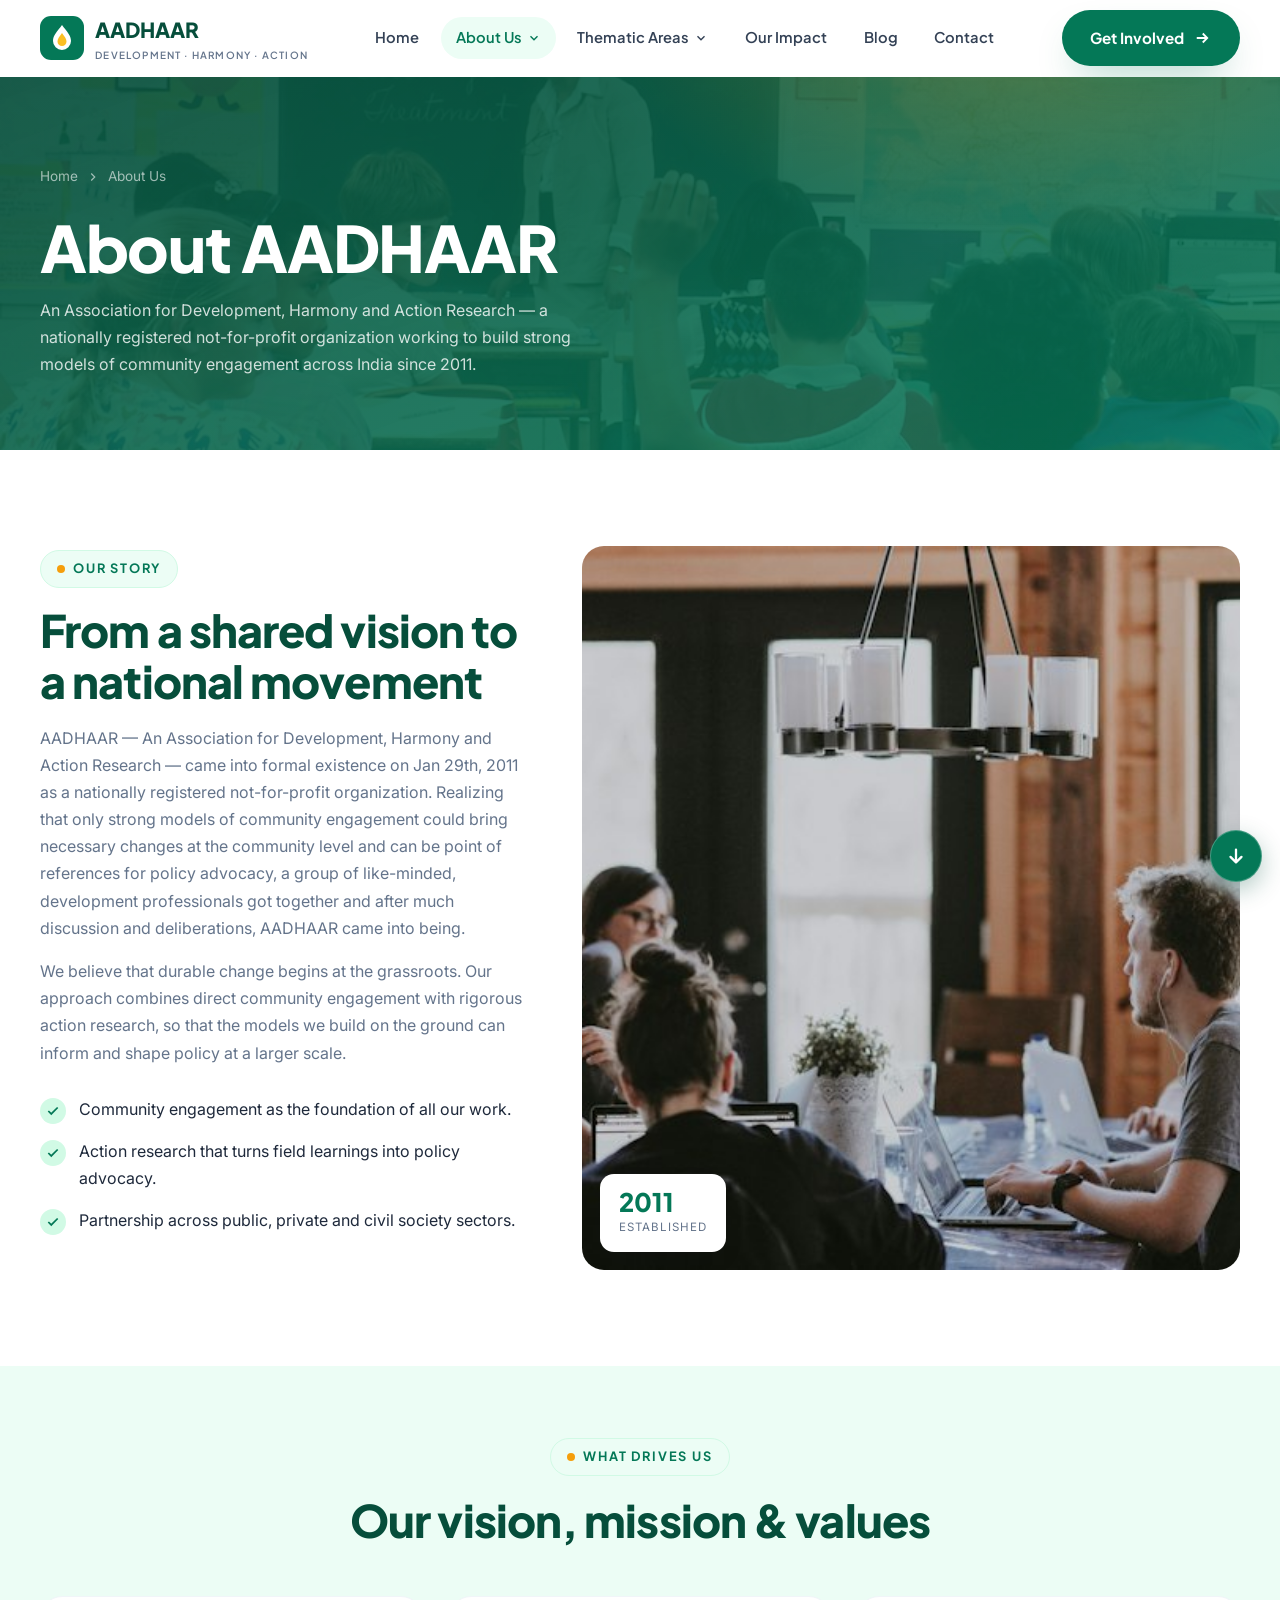
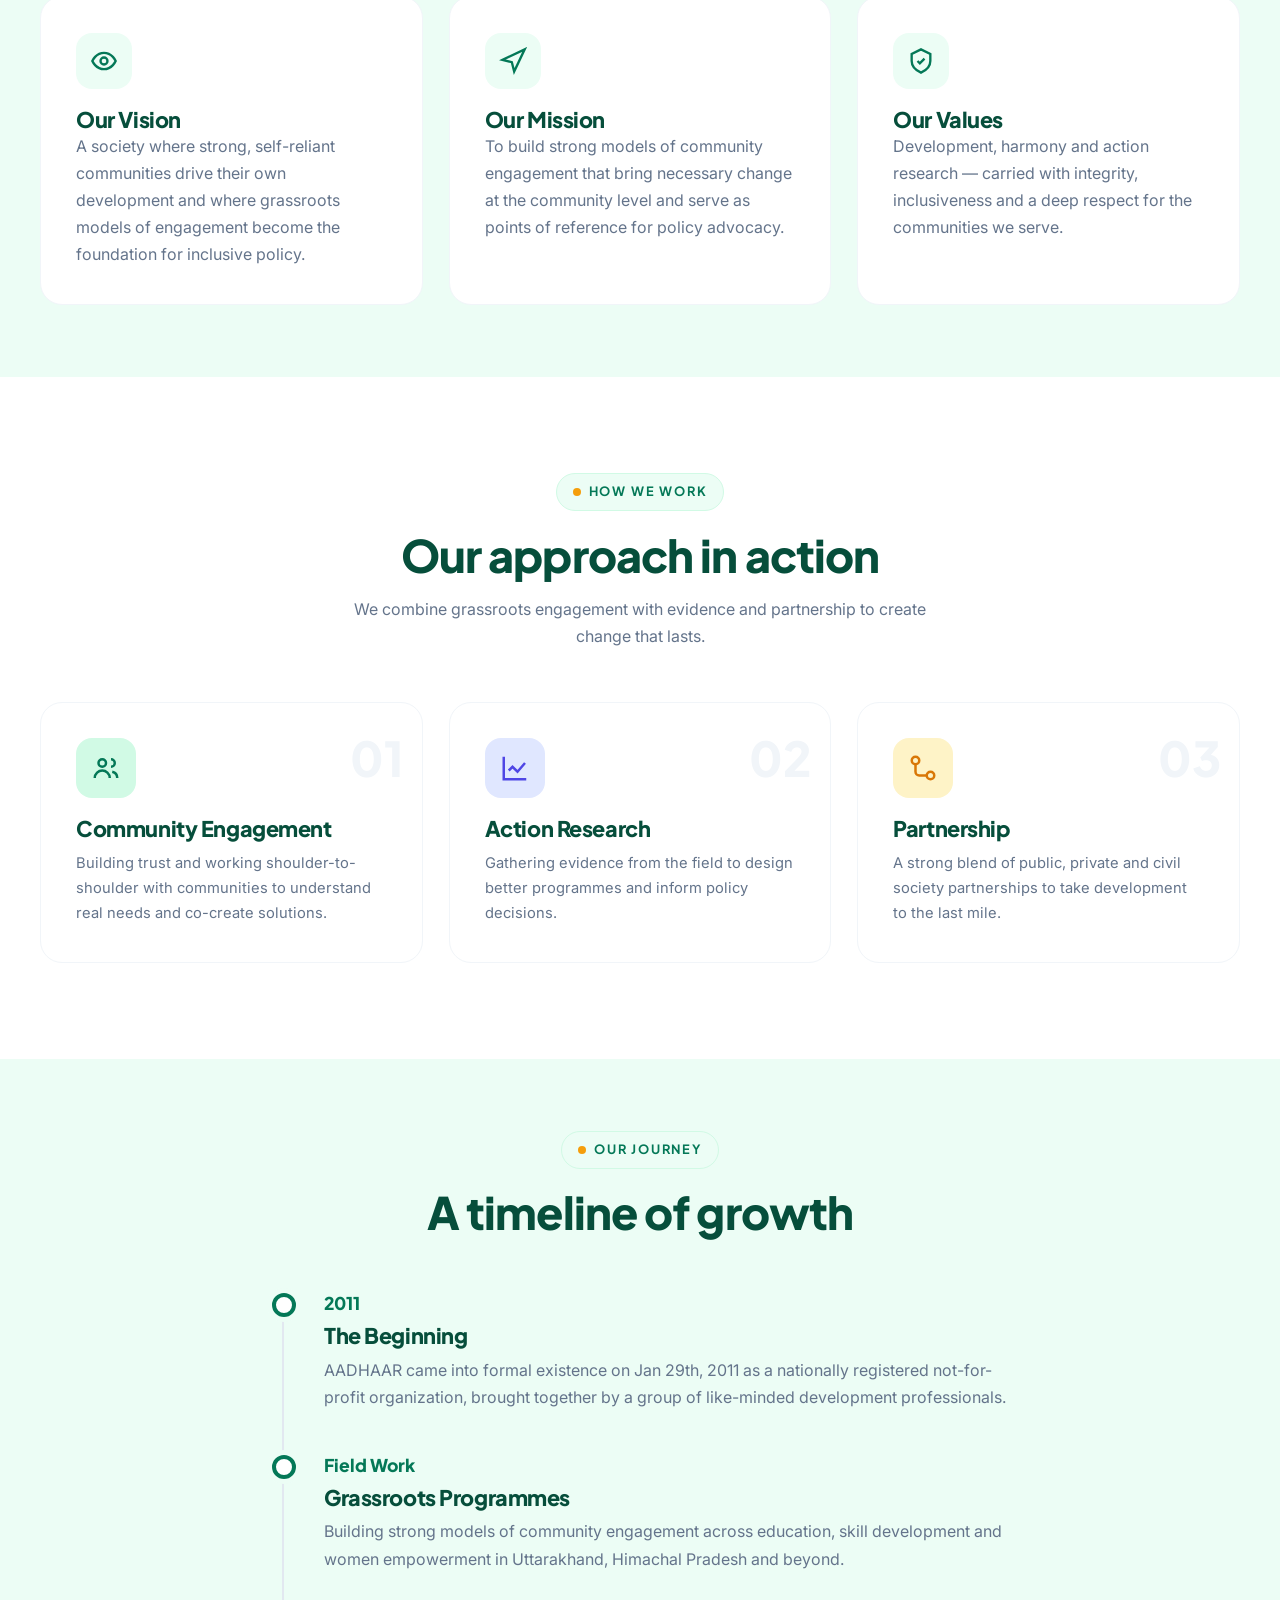
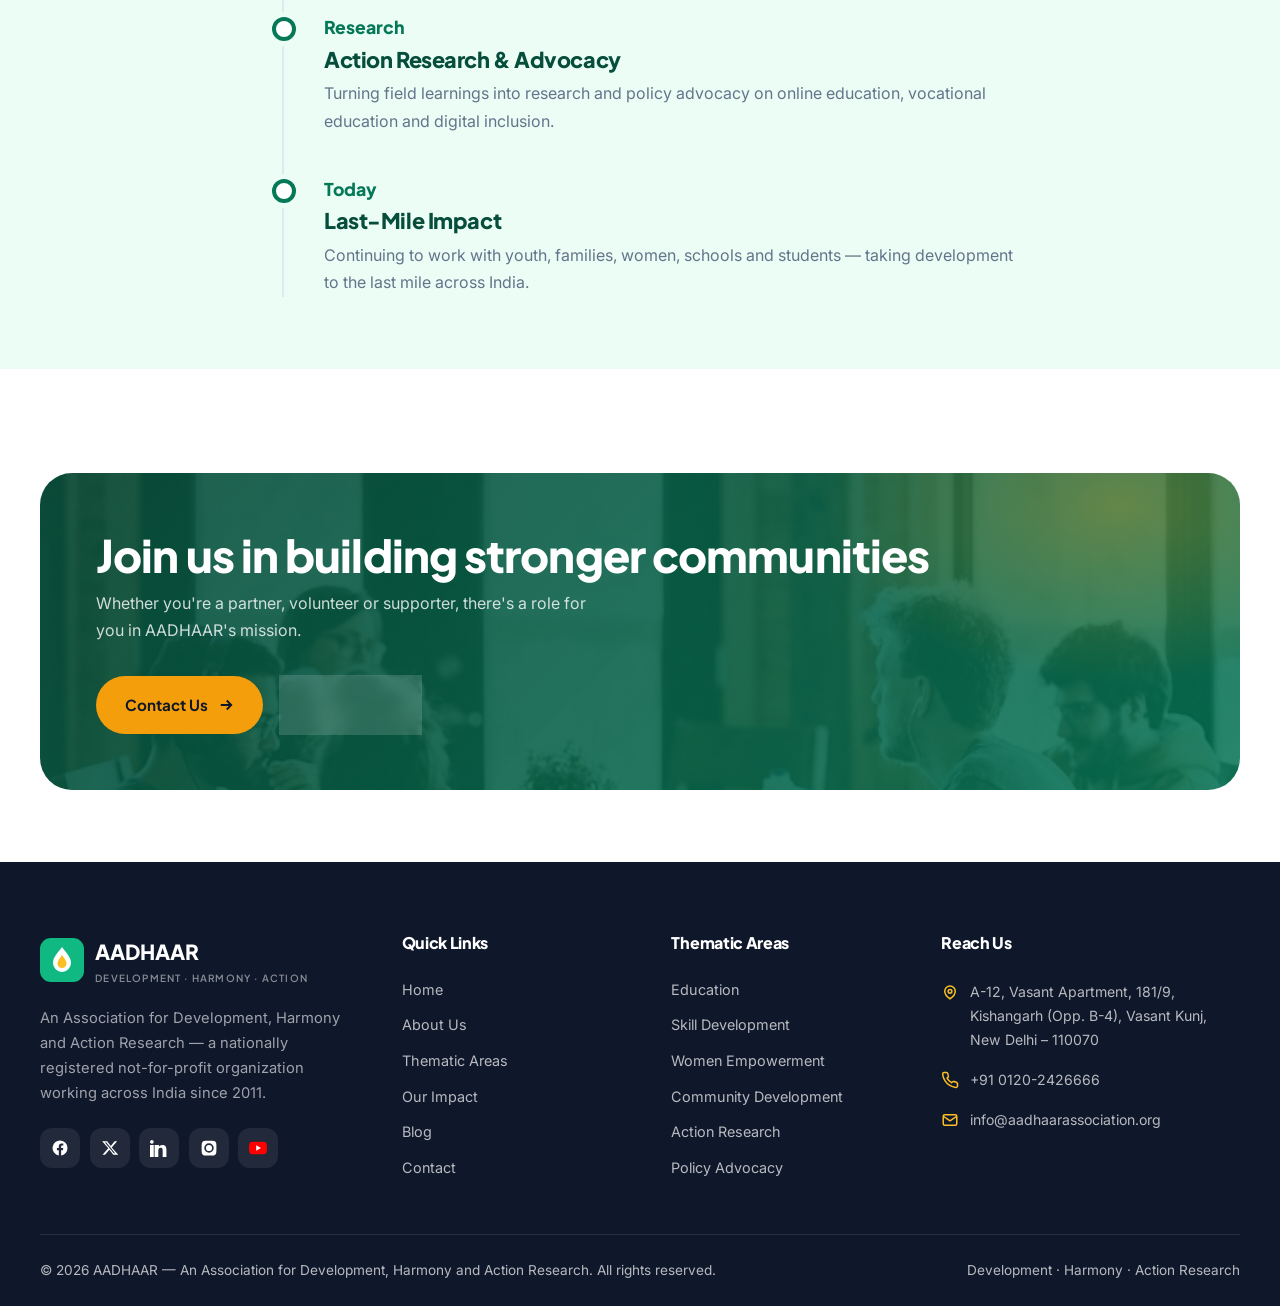
==== about.html @ de7d37f4 "Add files via upload" ====
<!DOCTYPE html>
<html lang="en">
<head>
  <meta charset="UTF-8" />
  <meta name="viewport" content="width=device-width, initial-scale=1.0" />
  <title>About Us — AADHAAR</title>
  <meta name="description" content="Learn about AADHAAR — An Association for Development, Harmony and Action Research, established Jan 29th, 2011, our vision, mission, values and journey." />
  <link rel="preconnect" href="https://fonts.googleapis.com" />
  <link rel="preconnect" href="https://fonts.gstatic.com" crossorigin />
  <link href="https://fonts.googleapis.com/css2?family=Inter:wght@400;500;600&family=Plus+Jakarta+Sans:wght@500;600;700;800&display=swap" rel="stylesheet" />
  <link rel="stylesheet" href="css/style.css" />
  <link rel="icon" href="data:image/svg+xml,<svg xmlns='http://www.w3.org/2000/svg' viewBox='0 0 100 100'><rect width='100' height='100' rx='22' fill='%23047857'/><text x='50' y='68' font-size='52' font-family='Arial' font-weight='bold' fill='white' text-anchor='middle'>A</text></svg>" />
</head>
<body>

  <!-- ============ HEADER ============ -->
  <header class="site-header">
    <div class="container nav">
      <a href="index.html" class="brand">
        <svg class="logo-mark" viewBox="0 0 44 44" fill="none" aria-hidden="true">
          <rect width="44" height="44" rx="11" fill="#047857" />
          <path d="M22 9c-5 7-9 10-9 16a9 9 0 0 0 18 0c0-6-4-9-9-16z" fill="#fff"/>
          <path d="M22 17c-2.5 3.5-4.5 5.5-4.5 8.5a4.5 4.5 0 0 0 9 0c0-3-2-5-4.5-8.5z" fill="#fbbf24"/>
        </svg>
        <span>AADHAAR<small>Development · Harmony · Action</small></span>
      </a>
      <nav>
        <ul class="nav-links" id="navLinks">
          <li><a href="index.html">Home</a></li>
          <li class="has-submenu">
            <a href="about.html" class="active">About Us <svg class="chev" viewBox="0 0 24 24" fill="none" stroke="currentColor" stroke-width="2.4"><path d="M6 9l6 6 6-6"/></svg></a>
                        <button type="button" class="nav-submenu-toggle" aria-label="Toggle About Us submenu"
              aria-expanded="false">
              <svg class="chev" viewBox="0 0 24 24" fill="none" stroke="currentColor"
                stroke-width="2.4">
                <path d="M6 9l6 6 6-6" />
              </svg>
            </button>
            <div class="nav-drop">
              <a href="about.html"><span class="nd-ico"><svg viewBox="0 0 24 24" fill="none" stroke="currentColor" stroke-width="2"><path d="M12 2 4 6v6c0 5 3.5 8 8 10 4.5-2 8-5 8-10V6l-8-4z"/></svg></span><span><strong>Our Story</strong><span>How AADHAAR began in 2011</span></span></a>
              <a href="about.html"><span class="nd-ico"><svg viewBox="0 0 24 24" fill="none" stroke="currentColor" stroke-width="2"><path d="M2 12s3-7 10-7 10 7 10 7-3 7-10 7S2 12 2 12z"/><circle cx="12" cy="12" r="3"/></svg></span><span><strong>Vision &amp; Mission</strong><span>What drives our work</span></span></a>
              <a href="about.html"><span class="nd-ico"><svg viewBox="0 0 24 24" fill="none" stroke="currentColor" stroke-width="2"><circle cx="6" cy="6" r="3"/><circle cx="18" cy="18" r="3"/><path d="M6 9v6a3 3 0 0 0 3 3h6"/></svg></span><span><strong>Our Approach</strong><span>Community engagement model</span></span></a>
            </div>
          </li>
          <li class="has-submenu">
            <a href="index.html#thematic">Thematic Areas <svg class="chev" viewBox="0 0 24 24" fill="none" stroke="currentColor" stroke-width="2.4"><path d="M6 9l6 6 6-6"/></svg></a>
                        <button type="button" class="nav-submenu-toggle" aria-label="Toggle Thematic Areas submenu"
              aria-expanded="false">
              <svg class="chev" viewBox="0 0 24 24" fill="none" stroke="currentColor"
                stroke-width="2.4">
                <path d="M6 9l6 6 6-6" />
              </svg>
            </button>
            <div class="nav-drop">
              <a href="index.html#education"><span class="nd-ico"><svg viewBox="0 0 24 24" fill="none" stroke="currentColor" stroke-width="2"><path d="M22 10 12 5 2 10l10 5 10-5zM6 12v5c2 2 4 2 6 2s4 0 6-2v-5"/></svg></span><span><strong>Education</strong><span>School &amp; online learning</span></span></a>
              <a href="index.html#skill-development"><span class="nd-ico"><svg viewBox="0 0 24 24" fill="none" stroke="currentColor" stroke-width="2"><path d="M14.7 6.3a4 4 0 0 0-5.4 5.4l-6 6 2 2 6-6a4 4 0 0 0 5.4-5.4l-2 2-1.4-1.4 2-2z"/></svg></span><span><strong>Skill Development</strong><span>Vocational training</span></span></a>
              <a href="index.html#women-empowerment"><span class="nd-ico"><svg viewBox="0 0 24 24" fill="none" stroke="currentColor" stroke-width="2"><circle cx="12" cy="8" r="4"/><path d="M5 21c0-4 3-7 7-7s7 3 7 7"/></svg></span><span><strong>Women Empowerment</strong><span>SHGs &amp; digital inclusion</span></span></a>
              <a href="index.html#community-development"><span class="nd-ico"><svg viewBox="0 0 24 24" fill="none" stroke="currentColor" stroke-width="2"><path d="M3 21h18M5 21V8l7-4 7 4v13"/></svg></span><span><strong>Community Development</strong><span>Grassroots engagement</span></span></a>
              <a href="index.html#action-research"><span class="nd-ico"><svg viewBox="0 0 24 24" fill="none" stroke="currentColor" stroke-width="2"><path d="M3 3v18h18M7 14l3-3 4 4 6-7"/></svg></span><span><strong>Action Research</strong><span>Evidence-based advocacy</span></span></a>
              <a href="index.html#policy-advocacy"><span class="nd-ico"><svg viewBox="0 0 24 24" fill="none" stroke="currentColor" stroke-width="2"><path d="M21 11.5a8.5 8.5 0 0 1-12 7.7L3 21l1.8-6A8.5 8.5 0 1 1 21 11.5z"/></svg></span><strong>Policy Advocacy</strong></a>
            </div>
          </li>
          <li><a href="index.html#impact">Our Impact</a></li>
          <li><a href="blog.html">Blog</a></li>
          <li><a href="contact.html">Contact</a></li>
        </ul>
      </nav>
      <div class="nav-cta">
        <a href="contact.html" class="btn btn-primary">Get Involved
          <svg viewBox="0 0 24 24" fill="none" stroke="currentColor" stroke-width="2.4"><path d="M5 12h14M13 6l6 6-6 6"/></svg>
        </a>
        <button class="nav-toggle" aria-label="Toggle menu" aria-controls="navLinks"><span></span></button>
      </div>
    </div>
  </header>

  <!-- ============ PAGE HERO ============ -->
  <section class="page-hero" style="background:linear-gradient(160deg,rgba(6,78,59,.92),rgba(4,120,87,.85)),url('assets/images/teacher.jpg') center/cover;">
    <div class="container">
      <div class="breadcrumb">
        <a href="index.html">Home</a>
        <svg viewBox="0 0 24 24" fill="none" stroke="currentColor" stroke-width="2"><path d="M9 6l6 6-6 6"/></svg>
        <span>About Us</span>
      </div>
      <h1>About AADHAAR</h1>
      <p>An Association for Development, Harmony and Action Research — a nationally registered not-for-profit organization working to build strong models of community engagement across India since 2011.</p>
    </div>
  </section>

  <!-- ============ STORY ============ -->
  <section class="section">
    <div class="container about-grid">
      <div class="about-text reveal">
        <span class="eyebrow">Our Story</span>
        <h2 class="section-title">From a shared vision to a national movement</h2>
        <p>AADHAAR — An Association for Development, Harmony and Action Research — came into formal existence on Jan 29th, 2011 as a nationally registered not-for-profit organization. Realizing that only strong models of community engagement could bring necessary changes at the community level and can be point of references for policy advocacy, a group of like-minded, development professionals got together and after much discussion and deliberations, AADHAAR came into being.</p>
        <p style="margin-top:1rem;">We believe that durable change begins at the grassroots. Our approach combines direct community engagement with rigorous action research, so that the models we build on the ground can inform and shape policy at a larger scale.</p>
        <ul class="check-list">
          <li><span class="ck"><svg viewBox="0 0 24 24" fill="none" stroke="currentColor" stroke-width="3"><path d="M20 6 9 17l-5-5"/></svg></span><span>Community engagement as the foundation of all our work.</span></li>
          <li><span class="ck"><svg viewBox="0 0 24 24" fill="none" stroke="currentColor" stroke-width="3"><path d="M20 6 9 17l-5-5"/></svg></span><span>Action research that turns field learnings into policy advocacy.</span></li>
          <li><span class="ck"><svg viewBox="0 0 24 24" fill="none" stroke="currentColor" stroke-width="3"><path d="M20 6 9 17l-5-5"/></svg></span><span>Partnership across public, private and civil society sectors.</span></li>
        </ul>
      </div>
      <div class="about-media reveal d1">
        <img src="assets/images/about-approach.jpg" alt="AADHAAR community approach" class="about-img" style="aspect-ratio:4/4.4;" loading="lazy" />
        <div class="est-badge">
          <div class="yr">2011</div>
          <div class="lb">Established</div>
        </div>
      </div>
    </div>
  </section>

  <!-- ============ VISION / MISSION ============ -->
  <section class="section-tight" style="background:var(--green-50);">
    <div class="container">
      <div class="section-head center reveal">
        <span class="eyebrow">What Drives Us</span>
        <h2 class="section-title" style="margin-inline:auto;">Our vision, mission &amp; values</h2>
      </div>
      <div class="value-grid">
        <div class="value-card reveal">
          <div class="vc-ico"><svg viewBox="0 0 24 24" fill="none" stroke="currentColor" stroke-width="2"><path d="M2 12s3-7 10-7 10 7 10 7-3 7-10 7S2 12 2 12z"/><circle cx="12" cy="12" r="3"/></svg></div>
          <h3>Our Vision</h3>
          <p>A society where strong, self-reliant communities drive their own development and where grassroots models of engagement become the foundation for inclusive policy.</p>
        </div>
        <div class="value-card reveal d1">
          <div class="vc-ico"><svg viewBox="0 0 24 24" fill="none" stroke="currentColor" stroke-width="2"><path d="M3 11l19-9-9 19-2-8-8-2z"/></svg></div>
          <h3>Our Mission</h3>
          <p>To build strong models of community engagement that bring necessary change at the community level and serve as points of reference for policy advocacy.</p>
        </div>
        <div class="value-card reveal d2">
          <div class="vc-ico"><svg viewBox="0 0 24 24" fill="none" stroke="currentColor" stroke-width="2"><path d="M12 2 4 6v6c0 5 3.5 8 8 10 4.5-2 8-5 8-10V6l-8-4z"/><path d="m9 12 2 2 4-4"/></svg></div>
          <h3>Our Values</h3>
          <p>Development, harmony and action research — carried with integrity, inclusiveness and a deep respect for the communities we serve.</p>
        </div>
      </div>
    </div>
  </section>

  <!-- ============ APPROACH ============ -->
  <section class="section">
    <div class="container">
      <div class="section-head center reveal">
        <span class="eyebrow">How We Work</span>
        <h2 class="section-title" style="margin-inline:auto;">Our approach in action</h2>
        <p class="section-lead" style="margin-inline:auto;">We combine grassroots engagement with evidence and partnership to create change that lasts.</p>
      </div>
      <div class="theme-grid">
        <div class="theme-card reveal">
          <span class="tc-num">01</span>
          <div class="tc-ico c1"><svg viewBox="0 0 24 24" fill="none" stroke="currentColor" stroke-width="2"><circle cx="9" cy="8" r="3"/><path d="M3 20c0-3.5 3-6 6-6s6 2.5 6 6M16 11a3 3 0 0 0 0-6M21 20c0-2.5-1.8-4.5-4-5"/></svg></div>
          <h3>Community Engagement</h3>
          <p>Building trust and working shoulder-to-shoulder with communities to understand real needs and co-create solutions.</p>
        </div>
        <div class="theme-card reveal d1">
          <span class="tc-num">02</span>
          <div class="tc-ico c4"><svg viewBox="0 0 24 24" fill="none" stroke="currentColor" stroke-width="2"><path d="M3 3v18h18M7 14l3-3 4 4 6-7"/></svg></div>
          <h3>Action Research</h3>
          <p>Gathering evidence from the field to design better programmes and inform policy decisions.</p>
        </div>
        <div class="theme-card reveal d2">
          <span class="tc-num">03</span>
          <div class="tc-ico c2"><svg viewBox="0 0 24 24" fill="none" stroke="currentColor" stroke-width="2"><circle cx="6" cy="6" r="3"/><circle cx="18" cy="18" r="3"/><path d="M6 9v6a3 3 0 0 0 3 3h6"/></svg></div>
          <h3>Partnership</h3>
          <p>A strong blend of public, private and civil society partnerships to take development to the last mile.</p>
        </div>
      </div>
    </div>
  </section>

  <!-- ============ TIMELINE ============ -->
  <section class="section-tight" style="background:var(--green-50);">
    <div class="container">
      <div class="section-head center reveal">
        <span class="eyebrow">Our Journey</span>
        <h2 class="section-title" style="margin-inline:auto;">A timeline of growth</h2>
      </div>
      <div class="timeline reveal d1">
        <div class="tl-item">
          <span class="tl-dot"></span>
          <div class="tl-year">2011</div>
          <h3>The Beginning</h3>
          <p>AADHAAR came into formal existence on Jan 29th, 2011 as a nationally registered not-for-profit organization, brought together by a group of like-minded development professionals.</p>
        </div>
        <div class="tl-item">
          <span class="tl-dot"></span>
          <div class="tl-year">Field Work</div>
          <h3>Grassroots Programmes</h3>
          <p>Building strong models of community engagement across education, skill development and women empowerment in Uttarakhand, Himachal Pradesh and beyond.</p>
        </div>
        <div class="tl-item">
          <span class="tl-dot"></span>
          <div class="tl-year">Research</div>
          <h3>Action Research &amp; Advocacy</h3>
          <p>Turning field learnings into research and policy advocacy on online education, vocational education and digital inclusion.</p>
        </div>
        <div class="tl-item">
          <span class="tl-dot"></span>
          <div class="tl-year">Today</div>
          <h3>Last-Mile Impact</h3>
          <p>Continuing to work with youth, families, women, schools and students — taking development to the last mile across India.</p>
        </div>
      </div>
    </div>
  </section>

  <!-- ============ CTA BANNER ============ -->
  <section class="section-tight">
    <div class="container">
      <div class="cta-banner reveal" style="background:linear-gradient(135deg,rgba(6,78,59,.88),rgba(4,120,87,.82)),url('assets/images/about-approach.jpg') center/cover;">
        <div class="cta-inner">
          <div>
            <h2>Join us in building stronger communities</h2>
            <p>Whether you're a partner, volunteer or supporter, there's a role for you in AADHAAR's mission.</p>
          </div>
          <div style="display:flex; gap:1rem; flex-wrap:wrap;">
            <a href="contact.html" class="btn btn-accent">Contact Us
              <svg viewBox="0 0 24 24" fill="none" stroke="currentColor" stroke-width="2.4"><path d="M5 12h14M13 6l6 6-6 6"/></svg>
            </a>
            <a href="index.html#impact" class="btn btn-light">Our Impact</a>
          </div>
        </div>
      </div>
    </div>
  </section>

  <!-- ============ FOOTER ============ -->
  <footer class="site-footer">
    <div class="container">
      <div class="footer-grid">
        <div class="footer-brand">
          <a href="index.html" class="brand">
            <svg class="logo-mark" viewBox="0 0 44 44" fill="none" aria-hidden="true">
              <rect width="44" height="44" rx="11" fill="#10b981" />
              <path d="M22 9c-5 7-9 10-9 16a9 9 0 0 0 18 0c0-6-4-9-9-16z" fill="#fff"/>
              <path d="M22 17c-2.5 3.5-4.5 5.5-4.5 8.5a4.5 4.5 0 0 0 9 0c0-3-2-5-4.5-8.5z" fill="#fbbf24"/>
            </svg>
            <span style="color:#fff;">AADHAAR<small style="color:rgba(255,255,255,.5);">Development · Harmony · Action</small></span>
          </a>
          <p>An Association for Development, Harmony and Action Research — a nationally registered not-for-profit organization working across India since 2011.</p>
          <div class="social-row">
            <a href="#" aria-label="Facebook"><svg viewBox="0 0 24 24" fill="currentColor"><path d="M22 12a10 10 0 1 0-11.6 9.9v-7H7.9V12h2.5V9.8c0-2.5 1.5-3.9 3.8-3.9 1.1 0 2.2.2 2.2.2v2.5h-1.3c-1.2 0-1.6.8-1.6 1.6V12h2.8l-.4 2.9h-2.4v7A10 10 0 0 0 22 12z"/></svg></a>
            <a href="#" aria-label="Twitter"><svg viewBox="0 0 24 24" fill="currentColor"><path d="M18.2 3h3.3l-7.2 8.3L23 21h-6.6l-5.2-6.8L5.4 21H2l7.7-8.8L1.5 3h6.8l4.7 6.2L18.2 3zm-1.2 16h1.8L7.1 4.8H5.2L17 19z"/></svg></a>
            <a href="#" aria-label="LinkedIn"><svg viewBox="0 0 24 24" fill="currentColor"><path d="M4.98 3.5A2.5 2.5 0 1 1 0 3.5a2.5 2.5 0 0 1 4.98 0zM0 8h5v16H0zM7.5 8H12v2.2h.1c.6-1.1 2.1-2.2 4.3-2.2 4.6 0 5.5 3 5.5 7v9h-5v-8c0-1.9 0-4.4-2.7-4.4s-3.1 2.1-3.1 4.3V24h-5V8z"/></svg></a>
            <a href="#" aria-label="Instagram"><svg viewBox="0 0 24 24" fill="currentColor"><path d="M12 2.2c3.2 0 3.6 0 4.9.1 1.2.1 1.8.3 2.2.4.6.2 1 .5 1.4.9.4.4.7.8.9 1.4.1.4.3 1 .4 2.2.1 1.3.1 1.7.1 4.9s0 3.6-.1 4.9c-.1 1.2-.3 1.8-.4 2.2-.2.6-.5 1-.9 1.4-.4.4-.8.7-1.4.9-.4.1-1 .3-2.2.4-1.3.1-1.7.1-4.9.1s-3.6 0-4.9-.1c-1.2-.1-1.8-.3-2.2-.4a3.8 3.8 0 0 1-1.4-.9 3.8 3.8 0 0 1-.9-1.4c-.1-.4-.3-1-.4-2.2C2.2 15.6 2.2 15.2 2.2 12s0-3.6.1-4.9c.1-1.2.3-1.8.4-2.2.2-.6.5-1 .9-1.4.4-.4.8-.7 1.4-.9.4-.1 1-.3 2.2-.4C8.4 2.2 8.8 2.2 12 2.2zm0 3.5A6.3 6.3 0 1 0 18.3 12 6.3 6.3 0 0 0 12 5.7zm0 10.4A4.1 4.1 0 1 1 16.1 12 4.1 4.1 0 0 1 12 16.1zm6.5-10.6a1.5 1.5 0 1 1-1.5-1.5 1.5 1.5 0 0 1 1.5 1.5z"/></svg></a>
            <a href="https://www.youtube.com/channel/UCPjiCZ3CY6DdpiMOKzShy3g" aria-label="YouTube"><svg viewBox="0 0 24 24" aria-hidden="true"><path fill="#ff0000" d="M23.5 6.2a3 3 0 0 0-2.1-2.1C19.5 3.6 12 3.6 12 3.6s-7.5 0-9.4.5A3 3 0 0 0 .5 6.2 31.2 31.2 0 0 0 0 12a31.2 31.2 0 0 0 .5 5.8 3 3 0 0 0 2.1 2.1c1.9.5 9.4.5 9.4.5s7.5 0 9.4-.5a3 3 0 0 0 2.1-2.1A31.2 31.2 0 0 0 24 12a31.2 31.2 0 0 0-.5-5.8z"/><path fill="#fff" d="m9.6 15.6 6.4-3.6-6.4-3.6z"/></svg></a>
          </div>
        </div>
        <div class="footer-col">
          <h4>Quick Links</h4>
          <a href="index.html">Home</a>
          <a href="about.html">About Us</a>
          <a href="index.html#thematic">Thematic Areas</a>
          <a href="index.html#impact">Our Impact</a>
          <a href="blog.html">Blog</a>
          <a href="contact.html">Contact</a>
        </div>
        <div class="footer-col">
          <h4>Thematic Areas</h4>
          <a href="index.html#thematic">Education</a>
          <a href="index.html#thematic">Skill Development</a>
          <a href="index.html#thematic">Women Empowerment</a>
          <a href="index.html#thematic">Community Development</a>
          <a href="index.html#thematic">Action Research</a>
          <a href="index.html#thematic">Policy Advocacy</a>
        </div>
        <div class="footer-col">
          <h4>Reach Us</h4>
          <ul class="footer-contact">
            <li><svg viewBox="0 0 24 24" fill="none" stroke="currentColor" stroke-width="2"><path d="M12 21s-7-4.5-7-10a7 7 0 0 1 14 0c0 5.5-7 10-7 10z"/><circle cx="12" cy="11" r="2.5"/></svg><span>A-12, Vasant Apartment, 181/9, Kishangarh (Opp. B-4), Vasant Kunj, New Delhi – 110070</span></li>
            <li><svg viewBox="0 0 24 24" fill="none" stroke="currentColor" stroke-width="2"><path d="M22 16.9v3a2 2 0 0 1-2.2 2 19.8 19.8 0 0 1-8.6-3 19.5 19.5 0 0 1-6-6 19.8 19.8 0 0 1-3-8.7A2 2 0 0 1 4.1 2h3a2 2 0 0 1 2 1.7c.1 1 .4 1.9.7 2.8a2 2 0 0 1-.5 2.1L8 9.6a16 16 0 0 0 6 6l1-1a2 2 0 0 1 2.1-.5c.9.3 1.8.6 2.8.7a2 2 0 0 1 1.7 2z"/></svg><span>+91 0120-2426666</span></li>
            <li><svg viewBox="0 0 24 24" fill="none" stroke="currentColor" stroke-width="2"><rect x="3" y="5" width="18" height="14" rx="2"/><path d="m3 7 9 6 9-6"/></svg><span>info@aadhaarassociation.org</span></li>
          </ul>
        </div>
      </div>
      <div class="footer-bottom">
        <span>© <span class="year">2026</span> AADHAAR — An Association for Development, Harmony and Action Research. All rights reserved.</span>
        <span>Development · Harmony · Action Research</span>
      </div>
    </div>
  </footer>

  <script src="js/common.js"></script>
</body>
</html>
---- css/style.css ----
/* ===================================================================
   AADHAAR — An Association for Development, Harmony & Action Research
   Modern redesign stylesheet
   =================================================================== */

/* ---------- Design Tokens ---------- */
:root {
  /* Brand palette */
  --green-900: #064e3b;
  --green-700: #047857;
  --green-600: #059669;
  --green-500: #10b981;
  --green-100: #d1fae5;
  --green-50:  #ecfdf5;

  --amber-600: #d97706;
  --amber-500: #f59e0b;
  --amber-400: #fbbf24;
  --amber-100: #fef3c7;

  --orange-600: #ea580c;
  --orange-100: #ffedd5;

  /* Neutrals */
  --ink-900: #0f172a;
  --ink-800: #1e293b;
  --ink-700: #334155;
  --ink-600: #475569;
  --ink-500: #64748b;
  --ink-400: #94a3b8;
  --ink-300: #cbd5e1;
  --ink-200: #e2e8f0;
  --ink-100: #f1f5f9;
  --ink-50:  #f8fafc;
  --white:   #ffffff;

  /* Semantic */
  --brand: var(--green-700);
  --brand-dark: var(--green-900);
  --brand-light: var(--green-100);
  --accent: var(--amber-500);
  --accent-dark: var(--amber-600);
  --text: var(--ink-800);
  --text-soft: var(--ink-500);
  --bg: var(--white);
  --bg-soft: var(--ink-50);

  /* Effects */
  --radius-sm: 8px;
  --radius: 14px;
  --radius-lg: 22px;
  --radius-xl: 32px;
  --shadow-sm: 0 1px 2px rgba(15,23,42,.06), 0 1px 3px rgba(15,23,42,.05);
  --shadow: 0 10px 30px -12px rgba(15,23,42,.18);
  --shadow-lg: 0 30px 60px -20px rgba(15,23,42,.28);
  --shadow-brand: 0 18px 40px -16px rgba(4,120,87,.45);

  --container: 1200px;
  --transition: .35s cubic-bezier(.4,0,.2,1);
  --font-head: 'Plus Jakarta Sans', system-ui, sans-serif;
  --font-body: 'Inter', system-ui, sans-serif;
}

/* ---------- Reset ---------- */
*, *::before, *::after { box-sizing: border-box; margin: 0; padding: 0; }
html { scroll-behavior: smooth; -webkit-text-size-adjust: 100%; scrollbar-width: none; }
html::-webkit-scrollbar { display: none; }
body {
  font-family: var(--font-body);
  color: var(--text);
  background: var(--bg);
  line-height: 1.7;
  font-size: 16px;
  overflow-x: hidden;
  -webkit-font-smoothing: antialiased;
}
.scroll-control {
  position: fixed; right: 1.1rem; bottom: 1.1rem; z-index: 99;
  width: 52px; height: 52px; display: grid; place-items: center;
  border: 1px solid rgba(255,255,255,.25); border-radius: 50%;
  background: var(--brand); color: #fff; box-shadow: 0 8px 24px rgba(4,78,59,.3);
  transition: background var(--transition), transform var(--transition), box-shadow var(--transition);
}
.scroll-control:hover { background: var(--brand-dark); transform: translateY(-3px); box-shadow: 0 12px 28px rgba(4,78,59,.38); }
.scroll-control:focus-visible { outline: 3px solid var(--amber-500); outline-offset: 3px; }
.scroll-control[hidden] { display: none; }
.scroll-control svg { width: 22px; height: 22px; }
img { max-width: 100%; display: block; }
a { color: inherit; text-decoration: none; }
ul { list-style: none; }
button { font: inherit; cursor: pointer; border: none; background: none; }

/* ---------- Typography helpers ---------- */
h1, h2, h3, h4 { font-family: var(--font-head); line-height: 1.15; color: var(--brand-dark); font-weight: 800; letter-spacing: -.02em; }
h1 { font-size: clamp(2.4rem, 5vw, 4rem); }
h2 { font-size: clamp(1.9rem, 3.6vw, 2.8rem); }
h3 { font-size: 1.35rem; }
p { color: var(--text-soft); }

.container { width: min(100% - 2.5rem, var(--container)); margin-inline: auto; }

.section { padding: 6rem 0; position: relative; }
.section-tight { padding: 4.5rem 0; }

/* Section heading block */
.eyebrow {
  display: inline-flex; align-items: center; gap: .5rem;
  font-family: var(--font-head); font-weight: 700; font-size: .8rem;
  letter-spacing: .14em; text-transform: uppercase; color: var(--brand);
  padding: .45rem 1rem; background: var(--green-50); border-radius: 100px;
  border: 1px solid var(--green-100);
}
.eyebrow::before { content: ""; width: 8px; height: 8px; border-radius: 50%; background: var(--accent); }
.section-title { margin: 1.1rem 0 1rem; max-width: 24ch; }
.section-lead { max-width: 60ch; color: var(--text-soft); }
.section-head { margin-bottom: 3.2rem; }
.section-head.center { text-align: center; }
.section-head.center .section-title,
.section-head.center .section-lead { margin-inline: auto; }

/* ---------- Buttons ---------- */
.btn {
  display: inline-flex; align-items: center; justify-content: center; gap: .55rem;
  font-family: var(--font-head); font-weight: 700; font-size: .95rem;
  padding: .95rem 1.8rem; border-radius: 100px; transition: var(--transition);
  white-space: nowrap;
}
.btn svg { width: 18px; height: 18px; }
.btn-primary { background: var(--brand); color: #fff; box-shadow: var(--shadow-brand); }
.btn-primary:hover { background: var(--brand-dark); transform: translateY(-3px); box-shadow: 0 22px 46px -14px rgba(4,120,87,.55); }
.btn-accent { background: var(--accent); color: var(--ink-900); }
.btn-accent:hover { background: var(--accent-dark); color: #fff; transform: translateY(-3px); }
.btn-ghost { background: transparent; color: var(--brand-dark); border: 2px solid var(--ink-200); }
.btn-ghost:hover { border-color: var(--brand); color: var(--brand); background: var(--green-50); }
.btn-light { background: rgba(255,255,255,.15); color: #fff; border: 1px solid rgba(255,255,255,.3); backdrop-filter: blur(6px); }
.btn-light:hover { background: rgba(255,255,255,.25); transform: translateY(-3px); }

/* ---------- Welcome loader ---------- */
body.is-loading { overflow: hidden; }
html:not(.show-welcome-loader) body.is-loading { overflow: auto; }
.page-loader {
  position: fixed; inset: 0; z-index: 1000; display: grid; place-items: center; overflow: hidden;
  color: #fff; background: #000;
  transition: opacity .65s ease, visibility .65s ease;
}
html:not(.show-welcome-loader) .page-loader { display: none; }
.page-loader.is-exiting { opacity: 0; visibility: hidden; pointer-events: none; }
.loader-content {
  width: min(92vw, 660px); padding: 2rem 1rem; text-align: center;
  animation: loader-content-in 1s ease both;
}
.loader-title {
  color: #f8fafc; font-family: var(--font-head); font-size: clamp(1.35rem, 6.5vw, 3.6rem);
  font-weight: 700; letter-spacing: -.035em; line-height: 1.2; white-space: nowrap;
  text-shadow: 0 0 12px rgba(110,231,183,.55), 0 0 34px rgba(16,185,129,.35);
  animation: loader-glow 3.2s ease-in-out infinite alternate;
}
.loader-letter {
  opacity: 0; transition: opacity .4s ease;
}
.loader-letter.is-visible { opacity: 1; }
@keyframes loader-content-in { from { opacity: 0; } to { opacity: 1; } }
@keyframes loader-glow {
  from { text-shadow: 0 0 10px rgba(110,231,183,.45), 0 0 26px rgba(16,185,129,.25); }
  to { text-shadow: 0 0 18px rgba(167,243,208,.8), 0 0 42px rgba(16,185,129,.55); }
}

/* ---------- Header ---------- */
.site-header {
  position: sticky; top: 0; z-index: 100;
  background: rgba(255,255,255,.85);
  backdrop-filter: saturate(180%) blur(14px);
  border-bottom: 1px solid transparent;
  transition: var(--transition);
}
.site-header.scrolled { border-bottom-color: var(--ink-200); box-shadow: var(--shadow-sm); }
.nav { display: flex; align-items: center; justify-content: space-between; gap: 1.5rem; height: 76px; }
.brand { display: flex; align-items: center; gap: .7rem; font-family: var(--font-head); font-weight: 800; font-size: 1.3rem; color: var(--brand-dark); }
.brand .logo-mark { width: 44px; height: 44px; flex: none; }
.brand small { display: block; font-size: .62rem; font-weight: 600; letter-spacing: .12em; text-transform: uppercase; color: var(--text-soft); }
.nav-links { display: flex; align-items: center; gap: .4rem; }
.nav-links > li { position: relative; }
.nav-links > li > a {
  font-family: var(--font-head); font-weight: 600; font-size: .92rem; color: var(--ink-700);
  padding: .55rem .95rem; border-radius: 100px; transition: var(--transition); position: relative;
  display: flex; align-items: center; gap: .3rem;
}
.nav-links > li > a:hover, .nav-links > li > a.active { color: var(--brand); background: var(--green-50); }
.nav-links .chev { width: 14px; height: 14px; transition: var(--transition); }
.nav-links li:hover > a .chev { transform: rotate(180deg); }

/* Dropdown */
.nav-drop {
  position: absolute; top: 100%; left: 50%; transform: translateX(-50%) translateY(8px);
  background: #fff; border: 1px solid var(--ink-200); border-radius: var(--radius);
  box-shadow: var(--shadow-lg); padding: .6rem; min-width: 240px;
  opacity: 0; visibility: hidden; transition: var(--transition); z-index: 50;
  display: grid; gap: .15rem;
}
@media (min-width: 1101px) {
  .nav-links li:hover .nav-drop, .nav-links li:focus-within .nav-drop {
    opacity: 1; visibility: visible; transform: translateX(-50%) translateY(0);
  }
}
.nav-drop a {
  display: flex; align-items: flex-start; gap: .7rem; padding: .65rem .85rem; border-radius: var(--radius-sm);
  font-family: var(--font-body); font-size: .88rem; font-weight: 500; color: var(--ink-600);
  transition: var(--transition); line-height: 1.4;
}
.nav-drop a:hover { background: var(--green-50); color: var(--brand); }
.nav-drop a .nd-ico { width: 34px; height: 34px; border-radius: 9px; background: var(--green-50); color: var(--green-700); display: grid; place-items: center; flex: none; }
.nav-drop a .nd-ico svg { width: 18px; height: 18px; }
.nav-drop a strong { display: block; font-family: var(--font-head); font-weight: 700; font-size: .9rem; color: var(--ink-800); }
.nav-drop a:hover strong { color: var(--brand); }
.nav-drop a span { font-size: .78rem; color: var(--text-soft); }
.nav-submenu-toggle { display: none; }
.theme-card[id] { scroll-margin-top: 96px; }

/* Hero image */
.hero-img { width: 100%; height: 100%; object-fit: cover; border-radius: var(--radius-lg); }
.about-media .about-img { width: 100%; height: 100%; object-fit: cover; display: block; }
.story-media img, .blog-media img { width: 100%; height: 100%; object-fit: cover; display: block; }
.partner-card .partner-logo { width: 100%; height: 100%; object-fit: contain; padding: .8rem; }
.page-hero-bg { background: linear-gradient(160deg, var(--green-900), var(--green-700)); }

/* image fallback */
.img-wrap { position: relative; overflow: hidden; }
.img-wrap .ph-fallback { position: absolute; inset: 0; display: grid; place-items: center; font-size: 3rem; opacity: .5; }
.nav-cta { display: flex; align-items: center; gap: .8rem; }
.nav-toggle { display: none; width: 44px; height: 44px; border-radius: 12px; background: var(--green-50); place-items: center; }
.nav-toggle span { display: block; width: 20px; height: 2px; background: var(--brand-dark); position: relative; transition: var(--transition); }
.nav-toggle span::before, .nav-toggle span::after { content: ""; position: absolute; left: 0; width: 20px; height: 2px; background: var(--brand-dark); transition: var(--transition); }
.nav-toggle span::before { top: -6px; } .nav-toggle span::after { top: 6px; }
.nav-toggle.open span { background: transparent; }
.nav-toggle.open span::before { top: 0; transform: rotate(45deg); }
.nav-toggle.open span::after { top: 0; transform: rotate(-45deg); }

/* ---------- Hero ---------- */
.hero {
  position: relative; overflow: hidden;
  background: linear-gradient(160deg, var(--green-900) 0%, var(--green-700) 55%, var(--green-600) 100%);
  color: #fff; padding: 7rem 0 9rem;
}
.hero::after {
  content: ""; position: absolute; inset: 0;
  background:
    radial-gradient(900px 500px at 85% -10%, rgba(245,158,11,.28), transparent 60%),
    radial-gradient(700px 500px at 0% 100%, rgba(16,185,129,.4), transparent 55%);
  pointer-events: none;
}
.hero .container { position: relative; z-index: 2; }
.hero-grid { display: grid; grid-template-columns: 1.1fr .9fr; gap: 3rem; align-items: center; }
.hero-badge {
  display: inline-flex; align-items: center; gap: .6rem; font-family: var(--font-head);
  font-weight: 600; font-size: .82rem; letter-spacing: .04em;
  padding: .5rem 1.1rem; border-radius: 100px;
  background: rgba(255,255,255,.12); border: 1px solid rgba(255,255,255,.22); margin-bottom: 1.6rem;
}
.hero-badge .dot { width: 8px; height: 8px; border-radius: 50%; background: var(--amber-400); box-shadow: 0 0 0 4px rgba(245,158,11,.3); }
.hero h1 { color: #fff; margin-bottom: 1.3rem; }
.hero h1 .hl { color: var(--amber-400); position: relative; }
.hero h1 .hl::after { content: ""; position: absolute; left: 0; bottom: 2px; width: 100%; height: 8px; background: rgba(245,158,11,.3); border-radius: 4px; z-index: -1; }
.hero-lead { font-size: 1.12rem; color: rgba(255,255,255,.82); max-width: 52ch; margin-bottom: 2.2rem; }
.hero-actions { display: flex; flex-wrap: wrap; gap: 1rem; margin-bottom: 2.6rem; }
.hero-stats { display: flex; gap: 2.4rem; padding-top: 1.6rem; border-top: 1px solid rgba(255,255,255,.16); }
.hero-stats .hs-num { font-family: var(--font-head); font-weight: 800; font-size: 2rem; color: var(--amber-400); line-height: 1; }
.hero-stats .hs-lbl { font-size: .85rem; color: rgba(255,255,255,.7); margin-top: .35rem; }

/* Hero visual */
.hero-visual { position: relative; }
.hero-card {
  background: rgba(255,255,255,.1); border: 1px solid rgba(255,255,255,.2);
  border-radius: var(--radius-lg); padding: 2rem; backdrop-filter: blur(10px); box-shadow: var(--shadow-lg);
}
.hero-card .hc-row { display: flex; align-items: center; gap: 1rem; padding: .8rem 0; }
.hero-card .hc-row + .hc-row { border-top: 1px solid rgba(255,255,255,.12); }
.hc-icon { width: 46px; height: 46px; flex: none; border-radius: 12px; background: rgba(255,255,255,.14); display: grid; place-items: center; }
.hc-icon svg { width: 24px; height: 24px; color: var(--amber-400); }
.hc-title { font-family: var(--font-head); font-weight: 700; font-size: .95rem; color: #fff; }
.hc-sub { font-size: .8rem; color: rgba(255,255,255,.7); }
.float-badge {
  position: absolute; background: #fff; border-radius: var(--radius); padding: 1rem 1.2rem;
  box-shadow: var(--shadow-lg); display: flex; align-items: center; gap: .7rem;
}
.float-badge .fb-ico { width: 38px; height: 38px; border-radius: 10px; display: grid; place-items: center; flex: none; }
.float-badge .fb-t { font-family: var(--font-head); font-weight: 800; font-size: 1.05rem; color: var(--ink-800); }
.float-badge .fb-s { font-size: .72rem; color: var(--text-soft); }
.fb-1 { top: -22px; right: 18px; } .fb-1 .fb-ico { background: var(--green-100); color: var(--green-700); }
.fb-2 { bottom: -24px; left: -18px; } .fb-2 .fb-ico { background: var(--amber-100); color: var(--amber-600); }

/* wave divider */
.wave { position: absolute; left: 0; bottom: -1px; width: 100%; line-height: 0; z-index: 1; }
.wave svg { width: 100%; height: 70px; display: block; }

/* ---------- About strip ---------- */
.about { background: var(--bg); }
.about-grid { display: grid; grid-template-columns: .85fr 1.15fr; gap: 3.5rem; align-items: center; }
.about-media { position: relative; border-radius: var(--radius-lg); overflow: hidden; }
.about-media .ph {
  aspect-ratio: 4/4.4; border-radius: var(--radius-lg);
  background: linear-gradient(150deg, var(--green-600), var(--green-900));
  position: relative; overflow: hidden;
}
.about-media .ph::before {
  content: ""; position: absolute; inset: 0;
  background:
    radial-gradient(220px 220px at 70% 20%, rgba(245,158,11,.4), transparent 60%),
    radial-gradient(180px 180px at 20% 80%, rgba(255,255,255,.18), transparent 60%);
}
.about-media .ph .ph-emoji { position: absolute; inset: 0; display: grid; place-items: center; font-size: 6rem; }
.about-media .est-badge {
  position: absolute; bottom: 18px; left: 18px; background: #fff; border-radius: var(--radius);
  padding: .9rem 1.2rem; box-shadow: var(--shadow);
}
.about-media .est-badge .yr { font-family: var(--font-head); font-weight: 800; font-size: 1.6rem; color: var(--brand); line-height: 1; }
.about-media .est-badge .lb { font-size: .72rem; color: var(--text-soft); letter-spacing: .08em; text-transform: uppercase; margin-top: .25rem; }
.about-text h2 { margin: 1rem 0 1.1rem; }
.about-text .check-list { margin: 1.8rem 0 2rem; display: grid; gap: .9rem; }
.about-text .check-list li { display: flex; gap: .8rem; align-items: flex-start; }
.about-text .ck { width: 26px; height: 26px; flex: none; border-radius: 50%; background: var(--green-100); color: var(--green-700); display: grid; place-items: center; margin-top: 2px; }
.about-text .ck svg { width: 14px; height: 14px; }

/* ---------- Achievements / counters ---------- */
.achievements { background: var(--green-50); position: relative; }
.counters { display: grid; grid-template-columns: repeat(6, 1fr); gap: 1.2rem; }
.counter-card {
  text-align: center; background: #fff; border: 1px solid var(--ink-100); border-radius: var(--radius);
  padding: 2rem 1rem; transition: var(--transition); position: relative; overflow: hidden;
}
.counter-card::before { content: ""; position: absolute; top: 0; left: 0; right: 0; height: 4px; background: linear-gradient(90deg, var(--green-500), var(--amber-400)); transform: scaleX(0); transform-origin: left; transition: var(--transition); }
.counter-card:hover { transform: translateY(-6px); box-shadow: var(--shadow); }
.counter-card:hover::before { transform: scaleX(1); }
.counter-card .c-ico { width: 52px; height: 52px; margin: 0 auto 1rem; border-radius: 14px; background: var(--green-50); color: var(--green-700); display: grid; place-items: center; }
.counter-card .c-ico svg { width: 26px; height: 26px; }
.counter-num { font-family: var(--font-head); font-weight: 800; font-size: 2.4rem; color: var(--brand-dark); line-height: 1; display: flex; align-items: baseline; justify-content: center; gap: 2px; }
.counter-num .suffix { font-size: 1.6rem; color: var(--accent); }
.counter-lbl { font-family: var(--font-head); font-weight: 700; font-size: .82rem; letter-spacing: .1em; text-transform: uppercase; color: var(--text-soft); margin-top: .6rem; }

/* ---------- Impact stories ---------- */
.impact { background: var(--bg); }
.impact-grid { display: grid; grid-template-columns: repeat(3, 1fr); gap: 1.6rem; }
.story-card {
  border-radius: var(--radius-lg); overflow: hidden; background: #fff; border: 1px solid var(--ink-100);
  transition: var(--transition); display: flex; flex-direction: column;
}
.story-card:hover { transform: translateY(-6px); box-shadow: var(--shadow-lg); }
.story-media { aspect-ratio: 16/10; position: relative; overflow: hidden; }
.story-media .gr { position: absolute; inset: 0; display: grid; place-items: center; font-size: 3.4rem; }
.story-1 .gr { background: linear-gradient(135deg, #fbbf24, #ea580c); }
.story-2 .gr { background: linear-gradient(135deg, #34d399, #047857); }
.story-3 .gr { background: linear-gradient(135deg, #60a5fa, #4f46e5); }
.story-tag { position: absolute; top: 14px; left: 14px; background: rgba(255,255,255,.92); color: var(--brand-dark); font-family: var(--font-head); font-weight: 700; font-size: .7rem; padding: .35rem .8rem; border-radius: 100px; letter-spacing: .06em; text-transform: uppercase; }
.story-body { padding: 1.6rem; flex: 1; display: flex; flex-direction: column; }
.story-body h3 { margin-bottom: .5rem; }
.story-body p { font-size: .92rem; margin-bottom: 1.2rem; flex: 1; }
.story-link { font-family: var(--font-head); font-weight: 700; color: var(--brand); display: inline-flex; align-items: center; gap: .4rem; font-size: .88rem; }
.story-link svg { width: 16px; height: 16px; transition: var(--transition); }
.story-link:hover svg { transform: translateX(4px); }

/* ---------- Thematic areas ---------- */
.thematic { background: var(--green-50); position: relative; }
.theme-grid { display: grid; grid-template-columns: repeat(3, 1fr); gap: 1.6rem; }
.theme-card {
  background: #fff; border-radius: var(--radius-lg); padding: 2.2rem; border: 1px solid var(--ink-100);
  transition: var(--transition); position: relative; overflow: hidden;
}
.theme-card:hover { transform: translateY(-6px); box-shadow: var(--shadow-lg); border-color: transparent; }
.theme-card .tc-num { position: absolute; top: 14px; right: 18px; font-family: var(--font-head); font-weight: 800; font-size: 3rem; color: var(--ink-100); }
.theme-card .tc-ico { width: 60px; height: 60px; border-radius: 16px; display: grid; place-items: center; margin-bottom: 1.2rem; }
.theme-card .tc-ico svg { width: 30px; height: 30px; }
.tc-ico.c1 { background: var(--green-100); color: var(--green-700); }
.tc-ico.c2 { background: var(--amber-100); color: var(--amber-600); }
.tc-ico.c3 { background: var(--orange-100); color: var(--orange-600); }
.tc-ico.c4 { background: #e0e7ff; color: #4f46e5; }
.tc-ico.c5 { background: #fce7f3; color: #db2777; }
.tc-ico.c6 { background: #cffafe; color: #0891b2; }
.theme-card h3 { margin-bottom: .6rem; }
.theme-card p { font-size: .92rem; }

/* ---------- Partners ---------- */
.partners { background: var(--bg); }
.partner-grid { display: grid; grid-template-columns: repeat(5, 1fr); gap: 1.4rem; }
.partner-card {
  aspect-ratio: 16/10; border-radius: var(--radius); background: var(--bg-soft); border: 1px solid var(--ink-100);
  display: grid; place-items: center; padding: 1.5rem; transition: var(--transition); filter: grayscale(1); opacity: .7;
}
.partner-card:hover { filter: grayscale(0); opacity: 1; transform: translateY(-4px); box-shadow: var(--shadow); border-color: var(--green-100); }
.partner-card .pl { font-family: var(--font-head); font-weight: 800; font-size: 1rem; color: var(--ink-400); text-align: center; }
.partner-card .pl small { display: block; font-size: .65rem; font-weight: 600; letter-spacing: .12em; text-transform: uppercase; color: var(--ink-300); }

/* ---------- Blog preview ---------- */
.blog-sec { background: var(--green-50); }
.blog-grid { display: grid; grid-template-columns: repeat(2, 1fr); gap: 1.8rem; }
.blog-card {
  background: #fff; border-radius: var(--radius-lg); overflow: hidden; border: 1px solid var(--ink-100);
  transition: var(--transition); display: flex; flex-direction: column;
}
.blog-card:hover { transform: translateY(-6px); box-shadow: var(--shadow-lg); }
.blog-media { aspect-ratio: 16/8; position: relative; overflow: hidden; display: grid; place-items: center; }
.blog-1 { background: linear-gradient(135deg, #4f46e5, #2563eb); }
.blog-2 { background: linear-gradient(135deg, #f59e0b, #ea580c); }
.blog-media .be { font-size: 3rem; }
.blog-cat { position: absolute; top: 14px; left: 14px; background: rgba(255,255,255,.92); color: var(--ink-800); font-family: var(--font-head); font-weight: 700; font-size: .7rem; padding: .35rem .8rem; border-radius: 100px; letter-spacing: .06em; text-transform: uppercase; }
.blog-body { padding: 1.8rem; flex: 1; display: flex; flex-direction: column; }
.blog-meta { display: flex; align-items: center; gap: 1rem; font-size: .8rem; color: var(--text-soft); margin-bottom: .8rem; }
.blog-meta .dot { width: 4px; height: 4px; border-radius: 50%; background: var(--ink-300); }
.blog-body h3 { margin-bottom: .7rem; }
.blog-body p { font-size: .92rem; margin-bottom: 1.4rem; flex: 1; }
.read-link { font-family: var(--font-head); font-weight: 700; color: var(--brand); display: inline-flex; align-items: center; gap: .4rem; font-size: .88rem; }
.read-link svg { width: 16px; height: 16px; transition: var(--transition); }
.read-link:hover svg { transform: translateX(4px); }

/* ---------- CTA banner ---------- */
.cta-banner {
  background: linear-gradient(135deg, var(--green-900), var(--green-700)); border-radius: var(--radius-xl);
  padding: 3.5rem; color: #fff; position: relative; overflow: hidden; margin-top: 2rem;
}
.cta-banner::after { content: ""; position: absolute; inset: 0; background: radial-gradient(500px 300px at 90% 10%, rgba(245,158,11,.3), transparent 60%); }
.cta-banner .container, .cta-banner > * { position: relative; z-index: 2; }
.cta-inner { display: flex; align-items: center; justify-content: space-between; gap: 2rem; flex-wrap: wrap; }
.cta-inner h2 { color: #fff; margin-bottom: .6rem; }
.cta-inner p { color: rgba(255,255,255,.8); max-width: 50ch; }

/* ---------- Footer ---------- */
.site-footer { background: var(--ink-900); color: rgba(255,255,255,.7); padding-top: 4.5rem; }
.footer-grid { display: grid; grid-template-columns: 1.4fr 1fr 1fr 1.3fr; gap: 2.5rem; padding-bottom: 3rem; }
.footer-brand .brand { color: #fff; margin-bottom: 1.2rem; }
.footer-brand p { color: rgba(255,255,255,.6); font-size: .92rem; }
.footer-col h4 { color: #fff; font-size: 1rem; margin-bottom: 1.2rem; }
.footer-col a { display: block; padding: .35rem 0; font-size: .9rem; transition: var(--transition); }
.footer-col a:hover { color: var(--amber-400); padding-left: 5px; }
.footer-contact li { display: flex; gap: .7rem; padding: .5rem 0; font-size: .88rem; }
.footer-contact svg { width: 18px; height: 18px; color: var(--amber-400); flex: none; margin-top: 3px; }
.social-row { display: flex; gap: .6rem; margin-top: 1.4rem; }
.social-row a { width: 40px; height: 40px; border-radius: 12px; background: rgba(255,255,255,.08); display: grid; place-items: center; transition: var(--transition); }
.social-row a:hover { background: var(--brand); transform: translateY(-3px); }
.social-row svg { width: 18px; height: 18px; color: #fff; }
.footer-bottom { border-top: 1px solid rgba(255,255,255,.1); padding: 1.5rem 0; display: flex; justify-content: space-between; flex-wrap: wrap; gap: 1rem; font-size: .85rem; }
.footer-bottom a:hover { color: var(--amber-400); }

/* ---------- Page hero (inner pages) ---------- */
.page-hero {
  background: linear-gradient(160deg, var(--green-900), var(--green-700)); color: #fff;
  padding: 5.5rem 0 4.5rem; position: relative; overflow: hidden;
}
.page-hero::after { content: ""; position: absolute; inset: 0; background: radial-gradient(700px 400px at 80% -20%, rgba(245,158,11,.25), transparent 60%); }
.page-hero .container { position: relative; z-index: 2; }
.page-hero h1 { color: #fff; margin-bottom: .8rem; }
.page-hero p { color: rgba(255,255,255,.8); max-width: 56ch; }
.breadcrumb { display: flex; align-items: center; gap: .5rem; font-size: .85rem; color: rgba(255,255,255,.6); margin-bottom: 1.4rem; }
.breadcrumb a:hover { color: var(--amber-400); }
.breadcrumb svg { width: 14px; height: 14px; }

/* ---------- About page specifics ---------- */
.value-grid { display: grid; grid-template-columns: repeat(3, 1fr); gap: 1.6rem; }
.value-card { background: #fff; border: 1px solid var(--ink-100); border-radius: var(--radius-lg); padding: 2.2rem; transition: var(--transition); }
.value-card:hover { transform: translateY(-5px); box-shadow: var(--shadow); }
.value-card .vc-ico { width: 56px; height: 56px; border-radius: 16px; background: var(--green-50); color: var(--green-700); display: grid; place-items: center; margin-bottom: 1.2rem; }
.value-card .vc-ico svg { width: 28px; height: 28px; }
.timeline { position: relative; max-width: 760px; margin-inline: auto; }
.timeline::before { content: ""; position: absolute; left: 22px; top: 0; bottom: 0; width: 2px; background: var(--ink-200); }
.tl-item { position: relative; padding-left: 64px; padding-bottom: 2.5rem; }
.tl-item:last-child { padding-bottom: 0; }
.tl-dot { position: absolute; left: 12px; top: 4px; width: 24px; height: 24px; border-radius: 50%; background: #fff; border: 4px solid var(--brand); box-shadow: 0 0 0 5px var(--green-50); }
.tl-year { font-family: var(--font-head); font-weight: 800; color: var(--brand); font-size: 1.1rem; }
.tl-item h3 { margin: .3rem 0 .5rem; }

/* ---------- Blog list / article ---------- */
.blog-list { display: grid; grid-template-columns: repeat(2, 1fr); gap: 1.8rem; }
.article { max-width: 780px; margin-inline: auto; }
.article .a-head { margin-bottom: 2.4rem; }
.article .a-meta { display: flex; align-items: center; gap: 1rem; font-size: .85rem; color: var(--text-soft); margin-bottom: 1rem; }
.article .a-meta .dot { width: 4px; height: 4px; border-radius: 50%; background: var(--ink-300); }
.article h1 { font-size: clamp(1.8rem, 3.5vw, 2.6rem); margin-bottom: 1rem; }
.article .a-hero { aspect-ratio: 21/9; border-radius: var(--radius-lg); background: linear-gradient(135deg, #4f46e5, #2563eb); display: grid; place-items: center; font-size: 4rem; margin-bottom: 2.4rem; }
.article p { font-size: 1.05rem; line-height: 1.85; margin-bottom: 1.4rem; color: var(--ink-700); }
.article h2 { font-size: 1.6rem; margin: 2.4rem 0 1rem; }
.article h3 { font-size: 1.25rem; margin: 1.8rem 0 .8rem; }
.article blockquote { border-left: 4px solid var(--brand); padding: .4rem 0 .4rem 1.4rem; margin: 1.6rem 0; font-style: italic; color: var(--ink-700); }
.article .ref { font-size: .8rem; color: var(--text-soft); background: var(--bg-soft); border-radius: var(--radius-sm); padding: .2rem .4rem; }
.article .refs { margin-top: 3rem; padding-top: 1.6rem; border-top: 1px solid var(--ink-200); }
.article .refs li { font-size: .82rem; color: var(--text-soft); padding: .4rem 0; }
.article .refs a { overflow-wrap: anywhere; }
.article .wayforward { background: var(--green-50); border-radius: var(--radius-lg); padding: 2rem; margin: 2rem 0; border: 1px solid var(--green-100); }
.article .wayforward h3 { margin-top: 0; }
.share-row { display: flex; align-items: center; gap: .7rem; margin-top: 2.5rem; padding-top: 1.6rem; border-top: 1px solid var(--ink-200); }
.share-row span { font-family: var(--font-head); font-weight: 700; color: var(--text); font-size: .9rem; }

/* ---------- Contact page ---------- */
.contact-grid { display: grid; grid-template-columns: minmax(0, 1fr) minmax(0, 1.5fr); gap: 2.4rem; align-items: start; }
.contact-grid > * { min-width: 0; }
.contact-intro { background: linear-gradient(140deg, var(--green-700), var(--green-900)); color: #fff; border-radius: var(--radius-lg); padding: 2.6rem; position: relative; overflow: hidden; }
.contact-intro::after { content: ""; position: absolute; inset: 0; background: radial-gradient(300px 200px at 90% 0, rgba(245,158,11,.3), transparent 60%); }
.contact-intro > * { position: relative; z-index: 2; }
.contact-intro h2 { color: #fff; }
.contact-intro p { color: rgba(255,255,255,.8); }
.contact-intro .ci-item { display: flex; gap: .9rem; align-items: flex-start; padding: .9rem 0; border-top: 1px solid rgba(255,255,255,.14); }
.contact-intro .ci-item svg { width: 20px; height: 20px; color: var(--amber-400); flex: none; margin-top: 3px; }
.contact-intro .ci-item > div { min-width: 0; }
.contact-intro .ci-item .ci-t { font-family: var(--font-head); font-weight: 700; color: #fff; font-size: .9rem; }
.contact-intro .ci-item .ci-s { font-size: .85rem; color: rgba(255,255,255,.7); overflow-wrap: anywhere; }
.office-list { display: grid; grid-template-columns: repeat(2, minmax(0, 1fr)); gap: 1.2rem; min-width: 0; }
.office-card { min-width: 0; background: #fff; border: 1px solid var(--ink-100); border-radius: var(--radius); padding: 1.6rem; transition: var(--transition); }
.office-card:hover { box-shadow: var(--shadow); border-color: var(--green-100); transform: translateY(-4px); }
.office-card .oc-head { display: flex; align-items: center; gap: .7rem; margin-bottom: .9rem; }
.office-card .oc-ico { width: 40px; height: 40px; border-radius: 10px; background: var(--green-50); color: var(--green-700); display: grid; place-items: center; flex: none; }
.office-card .oc-ico svg { width: 20px; height: 20px; }
.office-card h3 { font-size: 1.05rem; }
.office-card .oc-body { font-size: .88rem; color: var(--text-soft); }
.office-card .oc-body p { margin-bottom: .4rem; }
.office-card .oc-mail { display: inline-flex; flex-wrap: wrap; align-items: center; gap: .35rem; max-width: 100%; color: var(--brand); font-weight: 600; font-family: var(--font-head); font-size: .85rem; margin-top: .5rem; overflow-wrap: anywhere; }
.office-card .oc-mail svg { width: 15px; height: 15px; }

/* ---------- Reveal animation ---------- */
.reveal { opacity: 0; transform: translateY(24px) scale(.985); transition: opacity .65s ease, transform .75s cubic-bezier(.16,1,.3,1); }
.reveal.in { opacity: 1; transform: translateY(0) scale(1); }
.reveal.d1 { transition-delay: .08s; }
.reveal.d2 { transition-delay: .16s; }
.reveal.d3 { transition-delay: .24s; }
.reveal.d4 { transition-delay: .32s; }
.reveal.d5 { transition-delay: .4s; }
.typewriter-char { opacity: 0; transition: opacity .12s ease; }
.typewriter-char.is-visible { opacity: 1; }
.hero-copy h1.typing::after {
  content: "";
  display: inline-block;
  width: 2px;
  height: .85em;
  margin-left: .12em;
  vertical-align: -.08em;
  background: var(--amber-400);
  animation: typewriter-caret .75s steps(2, start) infinite;
}
@keyframes typewriter-caret { 50% { opacity: 0; } }

@media (prefers-reduced-motion: reduce) {
  html { scroll-behavior: auto; }
  *, *::before, *::after { animation-duration: .01ms !important; transition-duration: .01ms !important; }
  .reveal { opacity: 1; transform: none; }
  .typewriter-char { opacity: 1; animation: none; }
  .hero-copy h1.typing::after { display: none; }
}

/* ---------- Responsive ---------- */
@media (max-width: 980px) {
  .hero-grid { grid-template-columns: 1fr; }
  .hero-visual { display: none; }
  .about-grid { grid-template-columns: 1fr; }
  .about-media { max-width: 420px; }
  .counters { grid-template-columns: repeat(3, 1fr); }
  .impact-grid, .theme-grid, .value-grid { grid-template-columns: repeat(2, 1fr); }
  .partner-grid { grid-template-columns: repeat(3, 1fr); }
  .footer-grid { grid-template-columns: 1fr 1fr; gap: 2rem; }
  .contact-grid { grid-template-columns: minmax(0, 1fr); }
  .office-list { grid-template-columns: minmax(0, 1fr); }
  .blog-grid, .blog-list { grid-template-columns: 1fr; }
}

@media (max-width: 1100px) {
  .nav-cta .btn { display: none; }
  .nav-toggle { display: grid; }
  .nav-links {
    display: none;
    position: fixed; top: 76px; left: 0; right: 0; flex-direction: column; align-items: stretch;
    background: #fff; padding: 1rem 1.2rem 1.6rem; gap: .2rem; box-shadow: var(--shadow-lg);
    border-top: 1px solid var(--ink-200); transform: translateY(-130%); transition: transform .4s ease; z-index: 90;
    max-height: calc(100vh - 76px); overflow-y: auto;
  }
  .nav-links.open { transform: none; display: flex; }
  .nav-links a { padding: .8rem 1rem; font-size: 1rem; border-radius: var(--radius-sm); }
  .nav-links > li.has-submenu { display: flex; flex-wrap: wrap; align-items: center; }
  .nav-links > li.has-submenu > a { flex: 1; min-width: 0; }
  .nav-links > li.has-submenu > a .chev { display: none; }
  .nav-submenu-toggle {
    display: grid; place-items: center; flex: none; width: 44px; height: 44px;
    border-radius: 12px; color: var(--brand-dark);
  }
  .nav-submenu-toggle .chev { display: block; width: 18px; height: 18px; transition: transform var(--transition); }
  .nav-submenu-toggle[aria-expanded="true"] .chev { transform: rotate(180deg); }
  .nav-cta { display: flex; }
  .nav-drop {
    position: static; transform: none; opacity: 1; visibility: visible; display: none; flex-basis: 100%;
    box-shadow: none; border: none; background: var(--green-50);
    margin: .2rem 0 .4rem; min-width: 0; padding: .4rem; border-radius: var(--radius-sm);
  }
  .nav-links li.submenu-open .nav-drop { display: grid; }
  .nav-drop a { padding: .5rem .7rem; }
  .nav-drop a strong { font-size: .85rem; }
  .nav-drop a span > span { font-size: .72rem; }
}

@media (max-width: 680px) {
  .section { padding: 4rem 0; }
  .counters { grid-template-columns: repeat(2, 1fr); }
  .impact-grid, .theme-grid, .value-grid, .partner-grid { grid-template-columns: 1fr; }
  .footer-grid { grid-template-columns: 1fr; }
  .cta-banner { padding: 2.4rem 1.6rem; border-radius: var(--radius-lg); }
  .cta-inner { flex-direction: column; align-items: flex-start; }
  .hero-stats { gap: 1.4rem; flex-wrap: wrap; }
  .float-badge { display: none; }
}

@media (max-width: 400px) {
  .counters { grid-template-columns: 1fr; }
  .hero h1 { font-size: 2rem; }
}
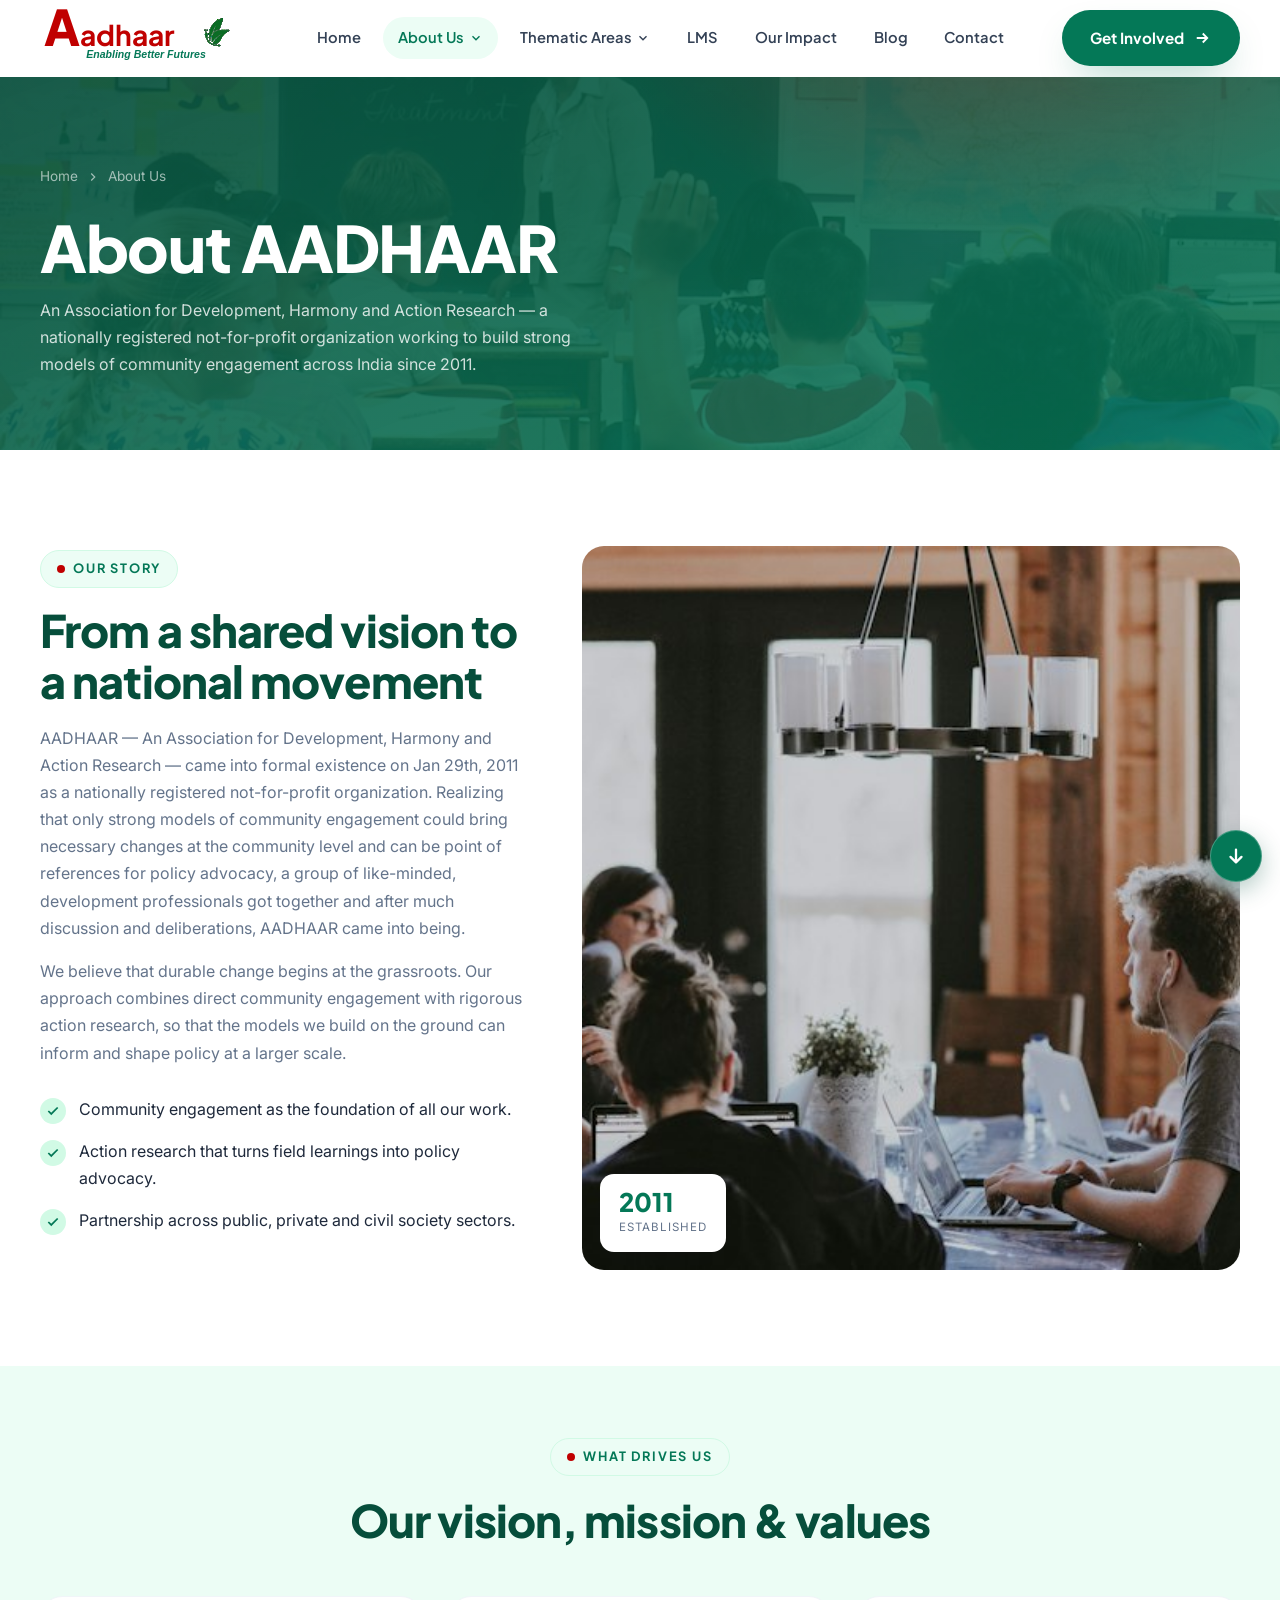
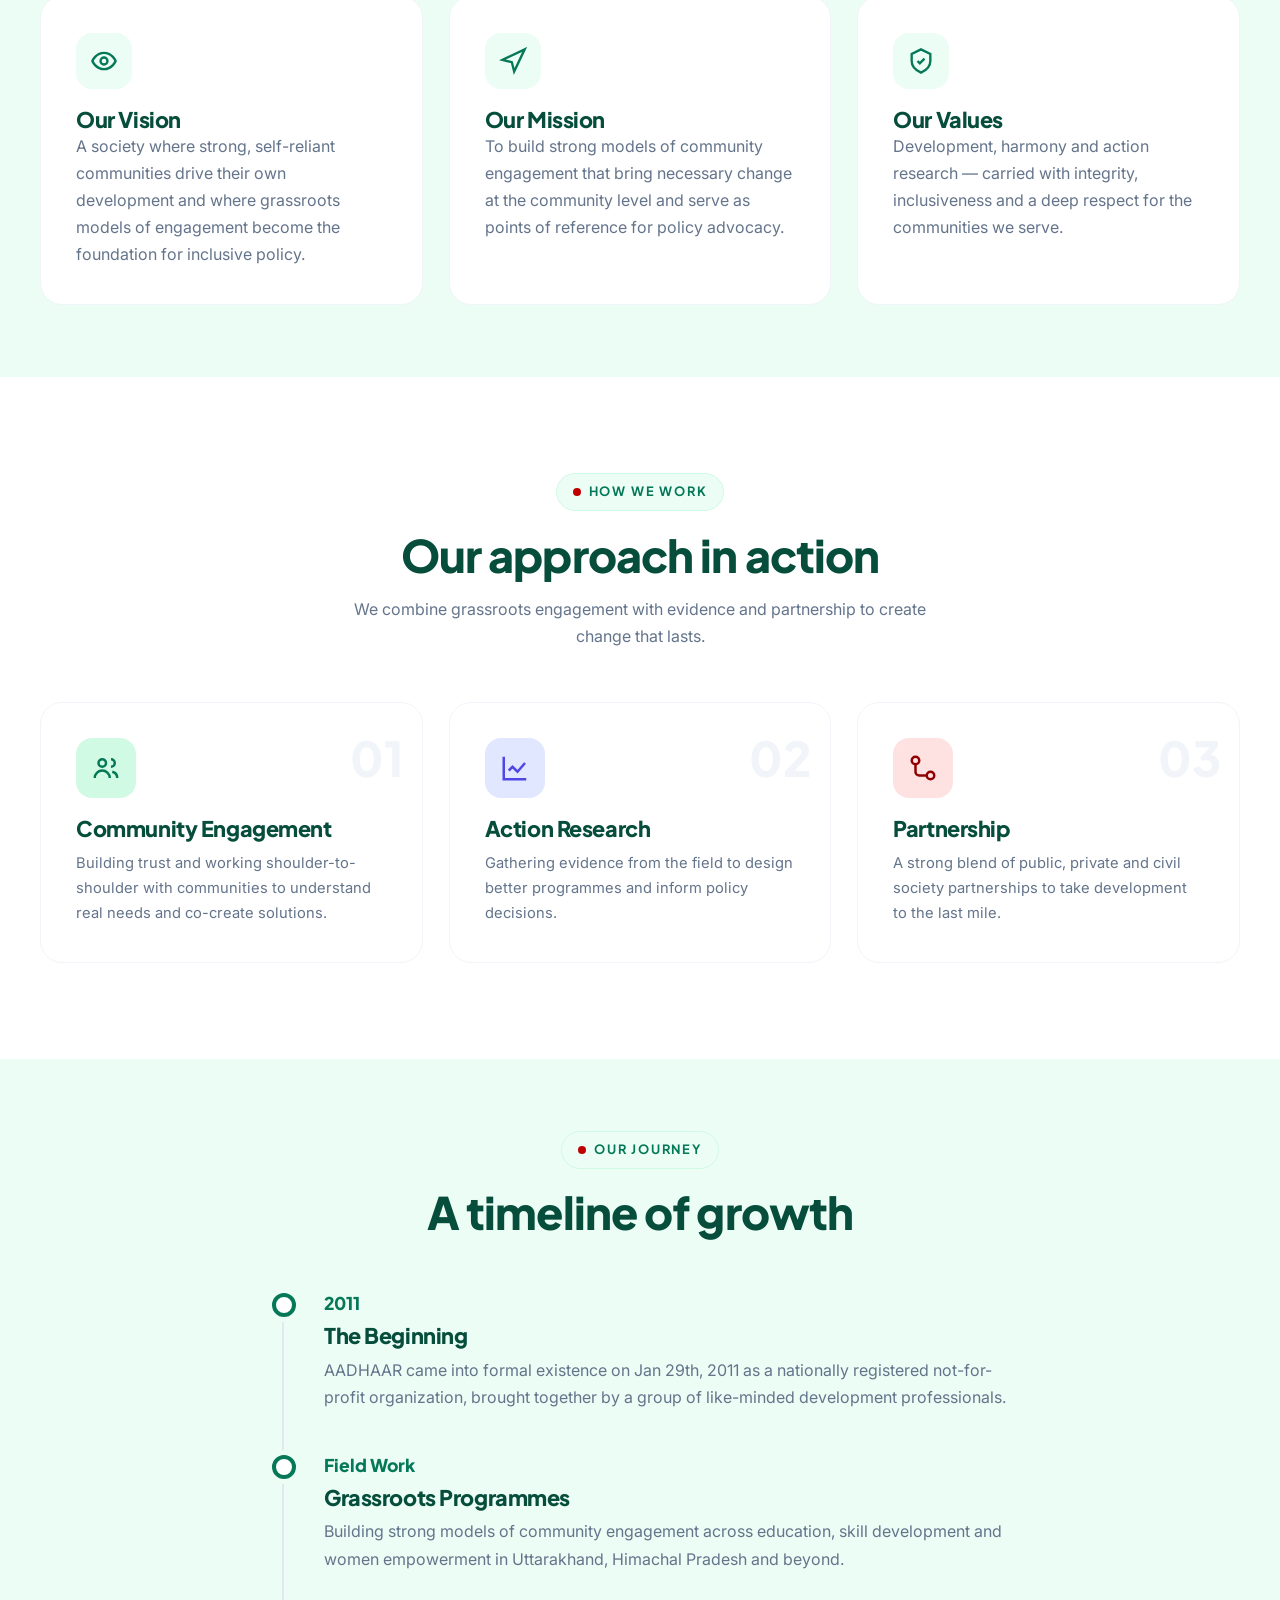
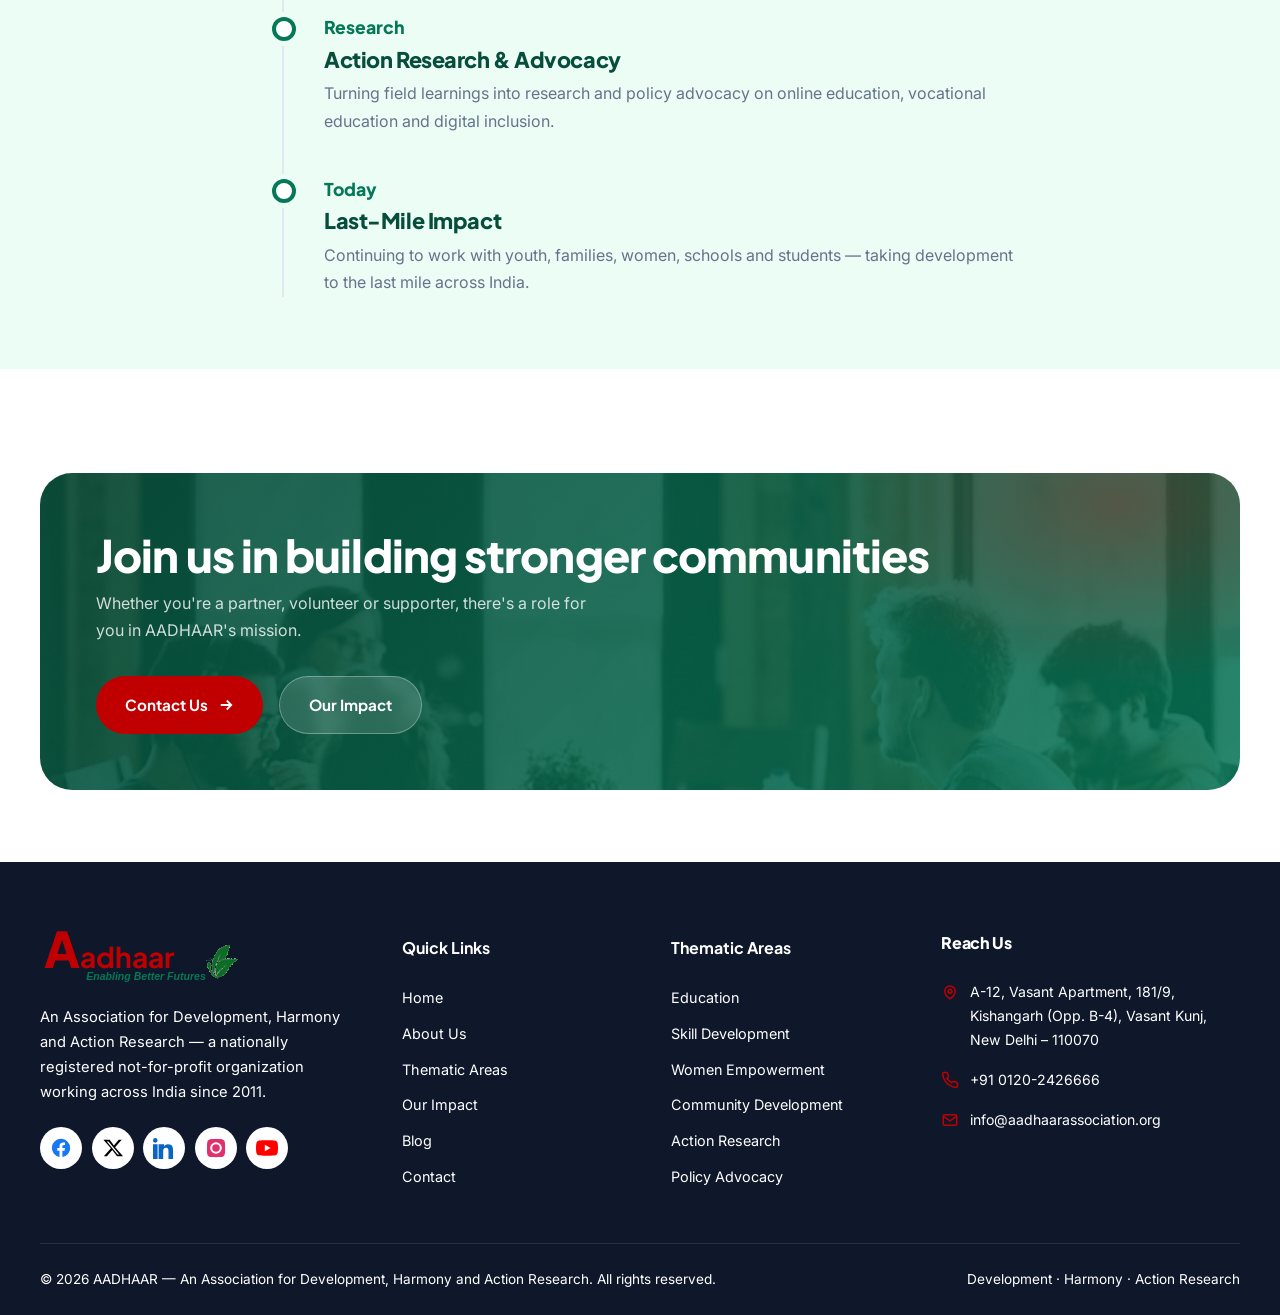
==== commit 26be4ce4: "Update about.html" ====
--- a/about.html
+++ b/about.html
@@ -1,65 +1,117 @@
 <!DOCTYPE html>
 <html lang="en">
+
 <head>
   <meta charset="UTF-8" />
   <meta name="viewport" content="width=device-width, initial-scale=1.0" />
   <title>About Us — AADHAAR</title>
-  <meta name="description" content="Learn about AADHAAR — An Association for Development, Harmony and Action Research, established Jan 29th, 2011, our vision, mission, values and journey." />
+  <meta name="description"
+    content="Learn about AADHAAR — An Association for Development, Harmony and Action Research, established Jan 29th, 2011, our vision, mission, values and journey." />
   <link rel="preconnect" href="https://fonts.googleapis.com" />
   <link rel="preconnect" href="https://fonts.gstatic.com" crossorigin />
-  <link href="https://fonts.googleapis.com/css2?family=Inter:wght@400;500;600&family=Plus+Jakarta+Sans:wght@500;600;700;800&display=swap" rel="stylesheet" />
+  <link
+    href="https://fonts.googleapis.com/css2?family=Inter:wght@400;500;600&family=Plus+Jakarta+Sans:wght@500;600;700;800&display=swap"
+    rel="stylesheet" />
   <link rel="stylesheet" href="css/style.css" />
-  <link rel="icon" href="data:image/svg+xml,<svg xmlns='http://www.w3.org/2000/svg' viewBox='0 0 100 100'><rect width='100' height='100' rx='22' fill='%23047857'/><text x='50' y='68' font-size='52' font-family='Arial' font-weight='bold' fill='white' text-anchor='middle'>A</text></svg>" />
+  <link rel="icon"
+    href="data:image/svg+xml,<svg xmlns='http://www.w3.org/2000/svg' viewBox='0 0 100 100'><rect width='100' height='100' rx='22' fill='%23047857'/><text x='50' y='68' font-size='52' font-family='Arial' font-weight='bold' fill='white' text-anchor='middle'>A</text></svg>" />
 </head>
+
 <body>
 
   <!-- ============ HEADER ============ -->
   <header class="site-header">
     <div class="container nav">
-      <a href="index.html" class="brand">
-        <svg class="logo-mark" viewBox="0 0 44 44" fill="none" aria-hidden="true">
-          <rect width="44" height="44" rx="11" fill="#047857" />
-          <path d="M22 9c-5 7-9 10-9 16a9 9 0 0 0 18 0c0-6-4-9-9-16z" fill="#fff"/>
-          <path d="M22 17c-2.5 3.5-4.5 5.5-4.5 8.5a4.5 4.5 0 0 0 9 0c0-3-2-5-4.5-8.5z" fill="#fbbf24"/>
+      <a href="index.html" class="brand" aria-label="AADHAAR — Enabling Better Futures">
+        <svg class="brand-logo-filter" aria-hidden="true" focusable="false">
+          <filter id="aadhaar-keep-green" color-interpolation-filters="sRGB">
+            <feColorMatrix type="matrix" values="1 0 0 0 0 0 1 0 0 0 0 0 1 0 0 -16 16 0 0 0" />
+          </filter>
         </svg>
-        <span>AADHAAR<small>Development · Harmony · Action</small></span>
+        <span class="brand-logo-composite">
+          <img class="brand-logo-image" src="assets/logo/logo-aadhaar-association.png" alt="" />
+          <svg class="brand-logo-wordmark" viewBox="0 0 500 117" aria-hidden="true">
+            <text x="105" y="104" fill="#047857" font-family="'Plus Jakarta Sans', Arial, sans-serif" font-size="24"
+              font-style="italic" font-weight="600">Enabling Better Futures</text>
+            <text x="8" y="78" fill="#C00000" font-family="'Plus Jakarta Sans', Arial, sans-serif" font-size="112"
+              font-weight="800">A</text>
+            <text x="92" y="78" fill="#C00000" font-family="'Plus Jakarta Sans', Arial, sans-serif" font-size="58"
+              font-weight="700">adhaar</text>
+          </svg>
+        </span>
       </a>
       <nav>
         <ul class="nav-links" id="navLinks">
           <li><a href="index.html">Home</a></li>
           <li class="has-submenu">
-            <a href="about.html" class="active">About Us <svg class="chev" viewBox="0 0 24 24" fill="none" stroke="currentColor" stroke-width="2.4"><path d="M6 9l6 6 6-6"/></svg></a>
-                        <button type="button" class="nav-submenu-toggle" aria-label="Toggle About Us submenu"
-              aria-expanded="false">
-              <svg class="chev" viewBox="0 0 24 24" fill="none" stroke="currentColor"
-                stroke-width="2.4">
+            <a href="about.html" class="active">About Us <svg class="chev" viewBox="0 0 24 24" fill="none"
+                stroke="currentColor" stroke-width="2.4">
+                <path d="M6 9l6 6 6-6" />
+              </svg></a>
+            <button type="button" class="nav-submenu-toggle" aria-label="Toggle About Us submenu" aria-expanded="false">
+              <svg class="chev" viewBox="0 0 24 24" fill="none" stroke="currentColor" stroke-width="2.4">
                 <path d="M6 9l6 6 6-6" />
               </svg>
             </button>
             <div class="nav-drop">
-              <a href="about.html"><span class="nd-ico"><svg viewBox="0 0 24 24" fill="none" stroke="currentColor" stroke-width="2"><path d="M12 2 4 6v6c0 5 3.5 8 8 10 4.5-2 8-5 8-10V6l-8-4z"/></svg></span><span><strong>Our Story</strong><span>How AADHAAR began in 2011</span></span></a>
-              <a href="about.html"><span class="nd-ico"><svg viewBox="0 0 24 24" fill="none" stroke="currentColor" stroke-width="2"><path d="M2 12s3-7 10-7 10 7 10 7-3 7-10 7S2 12 2 12z"/><circle cx="12" cy="12" r="3"/></svg></span><span><strong>Vision &amp; Mission</strong><span>What drives our work</span></span></a>
-              <a href="about.html"><span class="nd-ico"><svg viewBox="0 0 24 24" fill="none" stroke="currentColor" stroke-width="2"><circle cx="6" cy="6" r="3"/><circle cx="18" cy="18" r="3"/><path d="M6 9v6a3 3 0 0 0 3 3h6"/></svg></span><span><strong>Our Approach</strong><span>Community engagement model</span></span></a>
+              <a href="about.html"><span class="nd-ico"><svg viewBox="0 0 24 24" fill="none" stroke="currentColor"
+                    stroke-width="2">
+                    <path d="M12 2 4 6v6c0 5 3.5 8 8 10 4.5-2 8-5 8-10V6l-8-4z" />
+                  </svg></span><span><strong>Our Story</strong><span>How AADHAAR began in 2011</span></span></a>
+              <a href="about.html"><span class="nd-ico"><svg viewBox="0 0 24 24" fill="none" stroke="currentColor"
+                    stroke-width="2">
+                    <path d="M2 12s3-7 10-7 10 7 10 7-3 7-10 7S2 12 2 12z" />
+                    <circle cx="12" cy="12" r="3" />
+                  </svg></span><span><strong>Vision &amp; Mission</strong><span>What drives our work</span></span></a>
+              <a href="about.html"><span class="nd-ico"><svg viewBox="0 0 24 24" fill="none" stroke="currentColor"
+                    stroke-width="2">
+                    <circle cx="6" cy="6" r="3" />
+                    <circle cx="18" cy="18" r="3" />
+                    <path d="M6 9v6a3 3 0 0 0 3 3h6" />
+                  </svg></span><span><strong>Our Approach</strong><span>Community engagement model</span></span></a>
             </div>
           </li>
           <li class="has-submenu">
-            <a href="index.html#thematic">Thematic Areas <svg class="chev" viewBox="0 0 24 24" fill="none" stroke="currentColor" stroke-width="2.4"><path d="M6 9l6 6 6-6"/></svg></a>
-                        <button type="button" class="nav-submenu-toggle" aria-label="Toggle Thematic Areas submenu"
+            <a href="index.html#thematic">Thematic Areas <svg class="chev" viewBox="0 0 24 24" fill="none"
+                stroke="currentColor" stroke-width="2.4">
+                <path d="M6 9l6 6 6-6" />
+              </svg></a>
+            <button type="button" class="nav-submenu-toggle" aria-label="Toggle Thematic Areas submenu"
               aria-expanded="false">
-              <svg class="chev" viewBox="0 0 24 24" fill="none" stroke="currentColor"
-                stroke-width="2.4">
+              <svg class="chev" viewBox="0 0 24 24" fill="none" stroke="currentColor" stroke-width="2.4">
                 <path d="M6 9l6 6 6-6" />
               </svg>
             </button>
             <div class="nav-drop">
-              <a href="index.html#education"><span class="nd-ico"><svg viewBox="0 0 24 24" fill="none" stroke="currentColor" stroke-width="2"><path d="M22 10 12 5 2 10l10 5 10-5zM6 12v5c2 2 4 2 6 2s4 0 6-2v-5"/></svg></span><span><strong>Education</strong><span>School &amp; online learning</span></span></a>
-              <a href="index.html#skill-development"><span class="nd-ico"><svg viewBox="0 0 24 24" fill="none" stroke="currentColor" stroke-width="2"><path d="M14.7 6.3a4 4 0 0 0-5.4 5.4l-6 6 2 2 6-6a4 4 0 0 0 5.4-5.4l-2 2-1.4-1.4 2-2z"/></svg></span><span><strong>Skill Development</strong><span>Vocational training</span></span></a>
-              <a href="index.html#women-empowerment"><span class="nd-ico"><svg viewBox="0 0 24 24" fill="none" stroke="currentColor" stroke-width="2"><circle cx="12" cy="8" r="4"/><path d="M5 21c0-4 3-7 7-7s7 3 7 7"/></svg></span><span><strong>Women Empowerment</strong><span>SHGs &amp; digital inclusion</span></span></a>
-              <a href="index.html#community-development"><span class="nd-ico"><svg viewBox="0 0 24 24" fill="none" stroke="currentColor" stroke-width="2"><path d="M3 21h18M5 21V8l7-4 7 4v13"/></svg></span><span><strong>Community Development</strong><span>Grassroots engagement</span></span></a>
-              <a href="index.html#action-research"><span class="nd-ico"><svg viewBox="0 0 24 24" fill="none" stroke="currentColor" stroke-width="2"><path d="M3 3v18h18M7 14l3-3 4 4 6-7"/></svg></span><span><strong>Action Research</strong><span>Evidence-based advocacy</span></span></a>
-              <a href="index.html#policy-advocacy"><span class="nd-ico"><svg viewBox="0 0 24 24" fill="none" stroke="currentColor" stroke-width="2"><path d="M21 11.5a8.5 8.5 0 0 1-12 7.7L3 21l1.8-6A8.5 8.5 0 1 1 21 11.5z"/></svg></span><strong>Policy Advocacy</strong></a>
+              <a href="index.html#education"><span class="nd-ico"><svg viewBox="0 0 24 24" fill="none"
+                    stroke="currentColor" stroke-width="2">
+                    <path d="M22 10 12 5 2 10l10 5 10-5zM6 12v5c2 2 4 2 6 2s4 0 6-2v-5" />
+                  </svg></span><span><strong>Education</strong><span>School &amp; online learning</span></span></a>
+              <a href="index.html#skill-development"><span class="nd-ico"><svg viewBox="0 0 24 24" fill="none"
+                    stroke="currentColor" stroke-width="2">
+                    <path d="M14.7 6.3a4 4 0 0 0-5.4 5.4l-6 6 2 2 6-6a4 4 0 0 0 5.4-5.4l-2 2-1.4-1.4 2-2z" />
+                  </svg></span><span><strong>Skill Development</strong><span>Vocational training</span></span></a>
+              <a href="index.html#women-empowerment"><span class="nd-ico"><svg viewBox="0 0 24 24" fill="none"
+                    stroke="currentColor" stroke-width="2">
+                    <circle cx="12" cy="8" r="4" />
+                    <path d="M5 21c0-4 3-7 7-7s7 3 7 7" />
+                  </svg></span><span><strong>Women Empowerment</strong><span>SHGs &amp; digital
+                    inclusion</span></span></a>
+              <a href="index.html#community-development"><span class="nd-ico"><svg viewBox="0 0 24 24" fill="none"
+                    stroke="currentColor" stroke-width="2">
+                    <path d="M3 21h18M5 21V8l7-4 7 4v13" />
+                  </svg></span><span><strong>Community Development</strong><span>Grassroots engagement</span></span></a>
+              <a href="index.html#action-research"><span class="nd-ico"><svg viewBox="0 0 24 24" fill="none"
+                    stroke="currentColor" stroke-width="2">
+                    <path d="M3 3v18h18M7 14l3-3 4 4 6-7" />
+                  </svg></span><span><strong>Action Research</strong><span>Evidence-based advocacy</span></span></a>
+              <a href="index.html#policy-advocacy"><span class="nd-ico"><svg viewBox="0 0 24 24" fill="none"
+                    stroke="currentColor" stroke-width="2">
+                    <path d="M21 11.5a8.5 8.5 0 0 1-12 7.7L3 21l1.8-6A8.5 8.5 0 1 1 21 11.5z" />
+                  </svg></span><strong>Policy Advocacy</strong></a>
             </div>
           </li>
+          <li><a href="https://aadharlmsuat.finlabsindia.org/" target="_blank" rel="noopener noreferrer">LMS</a></li>
           <li><a href="index.html#impact">Our Impact</a></li>
           <li><a href="blog.html">Blog</a></li>
           <li><a href="contact.html">Contact</a></li>
@@ -67,7 +119,9 @@
       </nav>
       <div class="nav-cta">
         <a href="contact.html" class="btn btn-primary">Get Involved
-          <svg viewBox="0 0 24 24" fill="none" stroke="currentColor" stroke-width="2.4"><path d="M5 12h14M13 6l6 6-6 6"/></svg>
+          <svg viewBox="0 0 24 24" fill="none" stroke="currentColor" stroke-width="2.4">
+            <path d="M5 12h14M13 6l6 6-6 6" />
+          </svg>
         </a>
         <button class="nav-toggle" aria-label="Toggle menu" aria-controls="navLinks"><span></span></button>
       </div>
@@ -75,15 +129,19 @@
   </header>
 
   <!-- ============ PAGE HERO ============ -->
-  <section class="page-hero" style="background:linear-gradient(160deg,rgba(6,78,59,.92),rgba(4,120,87,.85)),url('assets/images/teacher.jpg') center/cover;">
+  <section class="page-hero"
+    style="background:linear-gradient(160deg,rgba(6,78,59,.92),rgba(4,120,87,.85)),url('assets/images/teacher.jpg') center/cover;">
     <div class="container">
       <div class="breadcrumb">
         <a href="index.html">Home</a>
-        <svg viewBox="0 0 24 24" fill="none" stroke="currentColor" stroke-width="2"><path d="M9 6l6 6-6 6"/></svg>
+        <svg viewBox="0 0 24 24" fill="none" stroke="currentColor" stroke-width="2">
+          <path d="M9 6l6 6-6 6" />
+        </svg>
         <span>About Us</span>
       </div>
       <h1>About AADHAAR</h1>
-      <p>An Association for Development, Harmony and Action Research — a nationally registered not-for-profit organization working to build strong models of community engagement across India since 2011.</p>
+      <p>An Association for Development, Harmony and Action Research — a nationally registered not-for-profit
+        organization working to build strong models of community engagement across India since 2011.</p>
     </div>
   </section>
 
@@ -93,16 +151,29 @@
       <div class="about-text reveal">
         <span class="eyebrow">Our Story</span>
         <h2 class="section-title">From a shared vision to a national movement</h2>
-        <p>AADHAAR — An Association for Development, Harmony and Action Research — came into formal existence on Jan 29th, 2011 as a nationally registered not-for-profit organization. Realizing that only strong models of community engagement could bring necessary changes at the community level and can be point of references for policy advocacy, a group of like-minded, development professionals got together and after much discussion and deliberations, AADHAAR came into being.</p>
-        <p style="margin-top:1rem;">We believe that durable change begins at the grassroots. Our approach combines direct community engagement with rigorous action research, so that the models we build on the ground can inform and shape policy at a larger scale.</p>
+        <p>AADHAAR — An Association for Development, Harmony and Action Research — came into formal existence on Jan
+          29th, 2011 as a nationally registered not-for-profit organization. Realizing that only strong models of
+          community engagement could bring necessary changes at the community level and can be point of references for
+          policy advocacy, a group of like-minded, development professionals got together and after much discussion and
+          deliberations, AADHAAR came into being.</p>
+        <p style="margin-top:1rem;">We believe that durable change begins at the grassroots. Our approach combines
+          direct community engagement with rigorous action research, so that the models we build on the ground can
+          inform and shape policy at a larger scale.</p>
         <ul class="check-list">
-          <li><span class="ck"><svg viewBox="0 0 24 24" fill="none" stroke="currentColor" stroke-width="3"><path d="M20 6 9 17l-5-5"/></svg></span><span>Community engagement as the foundation of all our work.</span></li>
-          <li><span class="ck"><svg viewBox="0 0 24 24" fill="none" stroke="currentColor" stroke-width="3"><path d="M20 6 9 17l-5-5"/></svg></span><span>Action research that turns field learnings into policy advocacy.</span></li>
-          <li><span class="ck"><svg viewBox="0 0 24 24" fill="none" stroke="currentColor" stroke-width="3"><path d="M20 6 9 17l-5-5"/></svg></span><span>Partnership across public, private and civil society sectors.</span></li>
+          <li><span class="ck"><svg viewBox="0 0 24 24" fill="none" stroke="currentColor" stroke-width="3">
+                <path d="M20 6 9 17l-5-5" />
+              </svg></span><span>Community engagement as the foundation of all our work.</span></li>
+          <li><span class="ck"><svg viewBox="0 0 24 24" fill="none" stroke="currentColor" stroke-width="3">
+                <path d="M20 6 9 17l-5-5" />
+              </svg></span><span>Action research that turns field learnings into policy advocacy.</span></li>
+          <li><span class="ck"><svg viewBox="0 0 24 24" fill="none" stroke="currentColor" stroke-width="3">
+                <path d="M20 6 9 17l-5-5" />
+              </svg></span><span>Partnership across public, private and civil society sectors.</span></li>
         </ul>
       </div>
       <div class="about-media reveal d1">
-        <img src="assets/images/about-approach.jpg" alt="AADHAAR community approach" class="about-img" style="aspect-ratio:4/4.4;" loading="lazy" />
+        <img src="assets/images/about-approach.jpg" alt="AADHAAR community approach" class="about-img"
+          style="aspect-ratio:4/4.4;" loading="lazy" />
         <div class="est-badge">
           <div class="yr">2011</div>
           <div class="lb">Established</div>
@@ -120,19 +191,30 @@
       </div>
       <div class="value-grid">
         <div class="value-card reveal">
-          <div class="vc-ico"><svg viewBox="0 0 24 24" fill="none" stroke="currentColor" stroke-width="2"><path d="M2 12s3-7 10-7 10 7 10 7-3 7-10 7S2 12 2 12z"/><circle cx="12" cy="12" r="3"/></svg></div>
+          <div class="vc-ico"><svg viewBox="0 0 24 24" fill="none" stroke="currentColor" stroke-width="2">
+              <path d="M2 12s3-7 10-7 10 7 10 7-3 7-10 7S2 12 2 12z" />
+              <circle cx="12" cy="12" r="3" />
+            </svg></div>
           <h3>Our Vision</h3>
-          <p>A society where strong, self-reliant communities drive their own development and where grassroots models of engagement become the foundation for inclusive policy.</p>
+          <p>A society where strong, self-reliant communities drive their own development and where grassroots models of
+            engagement become the foundation for inclusive policy.</p>
         </div>
         <div class="value-card reveal d1">
-          <div class="vc-ico"><svg viewBox="0 0 24 24" fill="none" stroke="currentColor" stroke-width="2"><path d="M3 11l19-9-9 19-2-8-8-2z"/></svg></div>
+          <div class="vc-ico"><svg viewBox="0 0 24 24" fill="none" stroke="currentColor" stroke-width="2">
+              <path d="M3 11l19-9-9 19-2-8-8-2z" />
+            </svg></div>
           <h3>Our Mission</h3>
-          <p>To build strong models of community engagement that bring necessary change at the community level and serve as points of reference for policy advocacy.</p>
+          <p>To build strong models of community engagement that bring necessary change at the community level and serve
+            as points of reference for policy advocacy.</p>
         </div>
         <div class="value-card reveal d2">
-          <div class="vc-ico"><svg viewBox="0 0 24 24" fill="none" stroke="currentColor" stroke-width="2"><path d="M12 2 4 6v6c0 5 3.5 8 8 10 4.5-2 8-5 8-10V6l-8-4z"/><path d="m9 12 2 2 4-4"/></svg></div>
+          <div class="vc-ico"><svg viewBox="0 0 24 24" fill="none" stroke="currentColor" stroke-width="2">
+              <path d="M12 2 4 6v6c0 5 3.5 8 8 10 4.5-2 8-5 8-10V6l-8-4z" />
+              <path d="m9 12 2 2 4-4" />
+            </svg></div>
           <h3>Our Values</h3>
-          <p>Development, harmony and action research — carried with integrity, inclusiveness and a deep respect for the communities we serve.</p>
+          <p>Development, harmony and action research — carried with integrity, inclusiveness and a deep respect for the
+            communities we serve.</p>
         </div>
       </div>
     </div>
@@ -144,24 +226,35 @@
       <div class="section-head center reveal">
         <span class="eyebrow">How We Work</span>
         <h2 class="section-title" style="margin-inline:auto;">Our approach in action</h2>
-        <p class="section-lead" style="margin-inline:auto;">We combine grassroots engagement with evidence and partnership to create change that lasts.</p>
+        <p class="section-lead" style="margin-inline:auto;">We combine grassroots engagement with evidence and
+          partnership to create change that lasts.</p>
       </div>
       <div class="theme-grid">
         <div class="theme-card reveal">
           <span class="tc-num">01</span>
-          <div class="tc-ico c1"><svg viewBox="0 0 24 24" fill="none" stroke="currentColor" stroke-width="2"><circle cx="9" cy="8" r="3"/><path d="M3 20c0-3.5 3-6 6-6s6 2.5 6 6M16 11a3 3 0 0 0 0-6M21 20c0-2.5-1.8-4.5-4-5"/></svg></div>
+          <div class="tc-ico c1"><svg viewBox="0 0 24 24" fill="none" stroke="currentColor" stroke-width="2">
+              <circle cx="9" cy="8" r="3" />
+              <path d="M3 20c0-3.5 3-6 6-6s6 2.5 6 6M16 11a3 3 0 0 0 0-6M21 20c0-2.5-1.8-4.5-4-5" />
+            </svg></div>
           <h3>Community Engagement</h3>
-          <p>Building trust and working shoulder-to-shoulder with communities to understand real needs and co-create solutions.</p>
+          <p>Building trust and working shoulder-to-shoulder with communities to understand real needs and co-create
+            solutions.</p>
         </div>
         <div class="theme-card reveal d1">
           <span class="tc-num">02</span>
-          <div class="tc-ico c4"><svg viewBox="0 0 24 24" fill="none" stroke="currentColor" stroke-width="2"><path d="M3 3v18h18M7 14l3-3 4 4 6-7"/></svg></div>
+          <div class="tc-ico c4"><svg viewBox="0 0 24 24" fill="none" stroke="currentColor" stroke-width="2">
+              <path d="M3 3v18h18M7 14l3-3 4 4 6-7" />
+            </svg></div>
           <h3>Action Research</h3>
           <p>Gathering evidence from the field to design better programmes and inform policy decisions.</p>
         </div>
         <div class="theme-card reveal d2">
           <span class="tc-num">03</span>
-          <div class="tc-ico c2"><svg viewBox="0 0 24 24" fill="none" stroke="currentColor" stroke-width="2"><circle cx="6" cy="6" r="3"/><circle cx="18" cy="18" r="3"/><path d="M6 9v6a3 3 0 0 0 3 3h6"/></svg></div>
+          <div class="tc-ico c2"><svg viewBox="0 0 24 24" fill="none" stroke="currentColor" stroke-width="2">
+              <circle cx="6" cy="6" r="3" />
+              <circle cx="18" cy="18" r="3" />
+              <path d="M6 9v6a3 3 0 0 0 3 3h6" />
+            </svg></div>
           <h3>Partnership</h3>
           <p>A strong blend of public, private and civil society partnerships to take development to the last mile.</p>
         </div>
@@ -181,25 +274,29 @@
           <span class="tl-dot"></span>
           <div class="tl-year">2011</div>
           <h3>The Beginning</h3>
-          <p>AADHAAR came into formal existence on Jan 29th, 2011 as a nationally registered not-for-profit organization, brought together by a group of like-minded development professionals.</p>
+          <p>AADHAAR came into formal existence on Jan 29th, 2011 as a nationally registered not-for-profit
+            organization, brought together by a group of like-minded development professionals.</p>
         </div>
         <div class="tl-item">
           <span class="tl-dot"></span>
           <div class="tl-year">Field Work</div>
           <h3>Grassroots Programmes</h3>
-          <p>Building strong models of community engagement across education, skill development and women empowerment in Uttarakhand, Himachal Pradesh and beyond.</p>
+          <p>Building strong models of community engagement across education, skill development and women empowerment in
+            Uttarakhand, Himachal Pradesh and beyond.</p>
         </div>
         <div class="tl-item">
           <span class="tl-dot"></span>
           <div class="tl-year">Research</div>
           <h3>Action Research &amp; Advocacy</h3>
-          <p>Turning field learnings into research and policy advocacy on online education, vocational education and digital inclusion.</p>
+          <p>Turning field learnings into research and policy advocacy on online education, vocational education and
+            digital inclusion.</p>
         </div>
         <div class="tl-item">
           <span class="tl-dot"></span>
           <div class="tl-year">Today</div>
           <h3>Last-Mile Impact</h3>
-          <p>Continuing to work with youth, families, women, schools and students — taking development to the last mile across India.</p>
+          <p>Continuing to work with youth, families, women, schools and students — taking development to the last mile
+            across India.</p>
         </div>
       </div>
     </div>
@@ -208,7 +305,8 @@
   <!-- ============ CTA BANNER ============ -->
   <section class="section-tight">
     <div class="container">
-      <div class="cta-banner reveal" style="background:linear-gradient(135deg,rgba(6,78,59,.88),rgba(4,120,87,.82)),url('assets/images/about-approach.jpg') center/cover;">
+      <div class="cta-banner reveal"
+        style="background:linear-gradient(135deg,rgba(6,78,59,.88),rgba(4,120,87,.82)),url('assets/images/about-approach.jpg') center/cover;">
         <div class="cta-inner">
           <div>
             <h2>Join us in building stronger communities</h2>
@@ -216,7 +314,9 @@
           </div>
           <div style="display:flex; gap:1rem; flex-wrap:wrap;">
             <a href="contact.html" class="btn btn-accent">Contact Us
-              <svg viewBox="0 0 24 24" fill="none" stroke="currentColor" stroke-width="2.4"><path d="M5 12h14M13 6l6 6-6 6"/></svg>
+              <svg viewBox="0 0 24 24" fill="none" stroke="currentColor" stroke-width="2.4">
+                <path d="M5 12h14M13 6l6 6-6 6" />
+              </svg>
             </a>
             <a href="index.html#impact" class="btn btn-light">Our Impact</a>
           </div>
@@ -230,52 +330,90 @@
     <div class="container">
       <div class="footer-grid">
         <div class="footer-brand">
-          <a href="index.html" class="brand">
-            <svg class="logo-mark" viewBox="0 0 44 44" fill="none" aria-hidden="true">
-              <rect width="44" height="44" rx="11" fill="#10b981" />
-              <path d="M22 9c-5 7-9 10-9 16a9 9 0 0 0 18 0c0-6-4-9-9-16z" fill="#fff"/>
-              <path d="M22 17c-2.5 3.5-4.5 5.5-4.5 8.5a4.5 4.5 0 0 0 9 0c0-3-2-5-4.5-8.5z" fill="#fbbf24"/>
-            </svg>
-            <span style="color:#fff;">AADHAAR<small style="color:rgba(255,255,255,.5);">Development · Harmony · Action</small></span>
+          <a href="index.html" class="brand" aria-label="AADHAAR — Enabling Better Futures">
+            <span class="brand-logo-composite">
+              <img class="brand-logo-leaf" src="assets/logo/aadhaar-footer-leaf.svg" alt="" />
+              <svg class="brand-logo-wordmark" viewBox="0 0 500 117" aria-hidden="true">
+                <text x="105" y="104" fill="#047857" font-family="'Plus Jakarta Sans', Arial, sans-serif" font-size="24"
+                  font-style="italic" font-weight="600">Enabling Better Futures</text>
+                <text x="8" y="78" fill="#C00000" font-family="'Plus Jakarta Sans', Arial, sans-serif" font-size="112"
+                  font-weight="800">A</text>
+                <text x="92" y="78" fill="#C00000" font-family="'Plus Jakarta Sans', Arial, sans-serif" font-size="58"
+                  font-weight="700">adhaar</text>
+              </svg>
+            </span>
           </a>
-          <p>An Association for Development, Harmony and Action Research — a nationally registered not-for-profit organization working across India since 2011.</p>
+          <p>An Association for Development, Harmony and Action Research — a nationally registered not-for-profit
+            organization working across India since 2011.</p>
           <div class="social-row">
-            <a href="#" aria-label="Facebook"><svg viewBox="0 0 24 24" fill="currentColor"><path d="M22 12a10 10 0 1 0-11.6 9.9v-7H7.9V12h2.5V9.8c0-2.5 1.5-3.9 3.8-3.9 1.1 0 2.2.2 2.2.2v2.5h-1.3c-1.2 0-1.6.8-1.6 1.6V12h2.8l-.4 2.9h-2.4v7A10 10 0 0 0 22 12z"/></svg></a>
-            <a href="#" aria-label="Twitter"><svg viewBox="0 0 24 24" fill="currentColor"><path d="M18.2 3h3.3l-7.2 8.3L23 21h-6.6l-5.2-6.8L5.4 21H2l7.7-8.8L1.5 3h6.8l4.7 6.2L18.2 3zm-1.2 16h1.8L7.1 4.8H5.2L17 19z"/></svg></a>
-            <a href="#" aria-label="LinkedIn"><svg viewBox="0 0 24 24" fill="currentColor"><path d="M4.98 3.5A2.5 2.5 0 1 1 0 3.5a2.5 2.5 0 0 1 4.98 0zM0 8h5v16H0zM7.5 8H12v2.2h.1c.6-1.1 2.1-2.2 4.3-2.2 4.6 0 5.5 3 5.5 7v9h-5v-8c0-1.9 0-4.4-2.7-4.4s-3.1 2.1-3.1 4.3V24h-5V8z"/></svg></a>
-            <a href="#" aria-label="Instagram"><svg viewBox="0 0 24 24" fill="currentColor"><path d="M12 2.2c3.2 0 3.6 0 4.9.1 1.2.1 1.8.3 2.2.4.6.2 1 .5 1.4.9.4.4.7.8.9 1.4.1.4.3 1 .4 2.2.1 1.3.1 1.7.1 4.9s0 3.6-.1 4.9c-.1 1.2-.3 1.8-.4 2.2-.2.6-.5 1-.9 1.4-.4.4-.8.7-1.4.9-.4.1-1 .3-2.2.4-1.3.1-1.7.1-4.9.1s-3.6 0-4.9-.1c-1.2-.1-1.8-.3-2.2-.4a3.8 3.8 0 0 1-1.4-.9 3.8 3.8 0 0 1-.9-1.4c-.1-.4-.3-1-.4-2.2C2.2 15.6 2.2 15.2 2.2 12s0-3.6.1-4.9c.1-1.2.3-1.8.4-2.2.2-.6.5-1 .9-1.4.4-.4.8-.7 1.4-.9.4-.1 1-.3 2.2-.4C8.4 2.2 8.8 2.2 12 2.2zm0 3.5A6.3 6.3 0 1 0 18.3 12 6.3 6.3 0 0 0 12 5.7zm0 10.4A4.1 4.1 0 1 1 16.1 12 4.1 4.1 0 0 1 12 16.1zm6.5-10.6a1.5 1.5 0 1 1-1.5-1.5 1.5 1.5 0 0 1 1.5 1.5z"/></svg></a>
-            <a href="https://www.youtube.com/channel/UCPjiCZ3CY6DdpiMOKzShy3g" aria-label="YouTube"><svg viewBox="0 0 24 24" aria-hidden="true"><path fill="#ff0000" d="M23.5 6.2a3 3 0 0 0-2.1-2.1C19.5 3.6 12 3.6 12 3.6s-7.5 0-9.4.5A3 3 0 0 0 .5 6.2 31.2 31.2 0 0 0 0 12a31.2 31.2 0 0 0 .5 5.8 3 3 0 0 0 2.1 2.1c1.9.5 9.4.5 9.4.5s7.5 0 9.4-.5a3 3 0 0 0 2.1-2.1A31.2 31.2 0 0 0 24 12a31.2 31.2 0 0 0-.5-5.8z"/><path fill="#fff" d="m9.6 15.6 6.4-3.6-6.4-3.6z"/></svg></a>
+            <a href="#" aria-label="Facebook"><svg viewBox="0 0 24 24" fill="currentColor">
+                <path
+                  d="M22 12a10 10 0 1 0-11.6 9.9v-7H7.9V12h2.5V9.8c0-2.5 1.5-3.9 3.8-3.9 1.1 0 2.2.2 2.2.2v2.5h-1.3c-1.2 0-1.6.8-1.6 1.6V12h2.8l-.4 2.9h-2.4v7A10 10 0 0 0 22 12z" />
+              </svg></a>
+            <a href="#" aria-label="Twitter"><svg viewBox="0 0 24 24" fill="currentColor">
+                <path
+                  d="M18.2 3h3.3l-7.2 8.3L23 21h-6.6l-5.2-6.8L5.4 21H2l7.7-8.8L1.5 3h6.8l4.7 6.2L18.2 3zm-1.2 16h1.8L7.1 4.8H5.2L17 19z" />
+              </svg></a>
+            <a href="#" aria-label="LinkedIn"><svg viewBox="0 0 24 24" fill="currentColor">
+                <path
+                  d="M4.98 3.5A2.5 2.5 0 1 1 0 3.5a2.5 2.5 0 0 1 4.98 0zM0 8h5v16H0zM7.5 8H12v2.2h.1c.6-1.1 2.1-2.2 4.3-2.2 4.6 0 5.5 3 5.5 7v9h-5v-8c0-1.9 0-4.4-2.7-4.4s-3.1 2.1-3.1 4.3V24h-5V8z" />
+              </svg></a>
+            <a href="#" aria-label="Instagram"><svg viewBox="0 0 24 24" fill="currentColor">
+                <path
+                  d="M12 2.2c3.2 0 3.6 0 4.9.1 1.2.1 1.8.3 2.2.4.6.2 1 .5 1.4.9.4.4.7.8.9 1.4.1.4.3 1 .4 2.2.1 1.3.1 1.7.1 4.9s0 3.6-.1 4.9c-.1 1.2-.3 1.8-.4 2.2-.2.6-.5 1-.9 1.4-.4.4-.8.7-1.4.9-.4.1-1 .3-2.2.4-1.3.1-1.7.1-4.9.1s-3.6 0-4.9-.1c-1.2-.1-1.8-.3-2.2-.4a3.8 3.8 0 0 1-1.4-.9 3.8 3.8 0 0 1-.9-1.4c-.1-.4-.3-1-.4-2.2C2.2 15.6 2.2 15.2 2.2 12s0-3.6.1-4.9c.1-1.2.3-1.8.4-2.2.2-.6.5-1 .9-1.4.4-.4.8-.7 1.4-.9.4-.1 1-.3 2.2-.4C8.4 2.2 8.8 2.2 12 2.2zm0 3.5A6.3 6.3 0 1 0 18.3 12 6.3 6.3 0 0 0 12 5.7zm0 10.4A4.1 4.1 0 1 1 16.1 12 4.1 4.1 0 0 1 12 16.1zm6.5-10.6a1.5 1.5 0 1 1-1.5-1.5 1.5 1.5 0 0 1 1.5 1.5z" />
+              </svg></a>
+            <a href="https://www.youtube.com/channel/UCPjiCZ3CY6DdpiMOKzShy3g" aria-label="YouTube"><svg
+                viewBox="0 0 24 24" fill="currentColor" aria-hidden="true">
+                <path
+                  d="M23.5 6.2a3 3 0 0 0-2.1-2.1C19.5 3.6 12 3.6 12 3.6s-7.5 0-9.4.5A3 3 0 0 0 .5 6.2 31.2 31.2 0 0 0 0 12a31.2 31.2 0 0 0 .5 5.8 3 3 0 0 0 2.1 2.1c1.9.5 9.4.5 9.4.5s7.5 0 9.4-.5a3 3 0 0 0 2.1-2.1A31.2 31.2 0 0 0 24 12a31.2 31.2 0 0 0-.5-5.8z" />
+                <path fill="white" d="m9.6 15.6 6.4-3.6-6.4-3.6z" />
+              </svg></a>
           </div>
         </div>
-        <div class="footer-col">
-          <h4>Quick Links</h4>
-          <a href="index.html">Home</a>
-          <a href="about.html">About Us</a>
-          <a href="index.html#thematic">Thematic Areas</a>
-          <a href="index.html#impact">Our Impact</a>
-          <a href="blog.html">Blog</a>
-          <a href="contact.html">Contact</a>
-        </div>
-        <div class="footer-col">
-          <h4>Thematic Areas</h4>
-          <a href="index.html#thematic">Education</a>
-          <a href="index.html#thematic">Skill Development</a>
-          <a href="index.html#thematic">Women Empowerment</a>
-          <a href="index.html#thematic">Community Development</a>
-          <a href="index.html#thematic">Action Research</a>
-          <a href="index.html#thematic">Policy Advocacy</a>
-        </div>
+        <details class="footer-col footer-accordion" open>
+          <summary>Quick Links</summary>
+          <div class="footer-accordion-content">
+            <a href="index.html">Home</a>
+            <a href="about.html">About Us</a>
+            <a href="index.html#thematic">Thematic Areas</a>
+            <a href="index.html#impact">Our Impact</a>
+            <a href="blog.html">Blog</a>
+            <a href="contact.html">Contact</a>
+          </div>
+        </details>
+        <details class="footer-col footer-accordion" open>
+          <summary>Thematic Areas</summary>
+          <div class="footer-accordion-content">
+            <a href="index.html#thematic">Education</a>
+            <a href="index.html#thematic">Skill Development</a>
+            <a href="index.html#thematic">Women Empowerment</a>
+            <a href="index.html#thematic">Community Development</a>
+            <a href="index.html#thematic">Action Research</a>
+            <a href="index.html#thematic">Policy Advocacy</a>
+          </div>
+        </details>
         <div class="footer-col">
           <h4>Reach Us</h4>
           <ul class="footer-contact">
-            <li><svg viewBox="0 0 24 24" fill="none" stroke="currentColor" stroke-width="2"><path d="M12 21s-7-4.5-7-10a7 7 0 0 1 14 0c0 5.5-7 10-7 10z"/><circle cx="12" cy="11" r="2.5"/></svg><span>A-12, Vasant Apartment, 181/9, Kishangarh (Opp. B-4), Vasant Kunj, New Delhi – 110070</span></li>
-            <li><svg viewBox="0 0 24 24" fill="none" stroke="currentColor" stroke-width="2"><path d="M22 16.9v3a2 2 0 0 1-2.2 2 19.8 19.8 0 0 1-8.6-3 19.5 19.5 0 0 1-6-6 19.8 19.8 0 0 1-3-8.7A2 2 0 0 1 4.1 2h3a2 2 0 0 1 2 1.7c.1 1 .4 1.9.7 2.8a2 2 0 0 1-.5 2.1L8 9.6a16 16 0 0 0 6 6l1-1a2 2 0 0 1 2.1-.5c.9.3 1.8.6 2.8.7a2 2 0 0 1 1.7 2z"/></svg><span>+91 0120-2426666</span></li>
-            <li><svg viewBox="0 0 24 24" fill="none" stroke="currentColor" stroke-width="2"><rect x="3" y="5" width="18" height="14" rx="2"/><path d="m3 7 9 6 9-6"/></svg><span>info@aadhaarassociation.org</span></li>
+            <li><svg viewBox="0 0 24 24" fill="none" stroke="currentColor" stroke-width="2">
+                <path d="M12 21s-7-4.5-7-10a7 7 0 0 1 14 0c0 5.5-7 10-7 10z" />
+                <circle cx="12" cy="11" r="2.5" />
+              </svg><span>A-12, Vasant Apartment, 181/9, Kishangarh (Opp. B-4), Vasant Kunj, New Delhi – 110070</span>
+            </li>
+            <li><svg viewBox="0 0 24 24" fill="none" stroke="currentColor" stroke-width="2">
+                <path
+                  d="M22 16.9v3a2 2 0 0 1-2.2 2 19.8 19.8 0 0 1-8.6-3 19.5 19.5 0 0 1-6-6 19.8 19.8 0 0 1-3-8.7A2 2 0 0 1 4.1 2h3a2 2 0 0 1 2 1.7c.1 1 .4 1.9.7 2.8a2 2 0 0 1-.5 2.1L8 9.6a16 16 0 0 0 6 6l1-1a2 2 0 0 1 2.1-.5c.9.3 1.8.6 2.8.7a2 2 0 0 1 1.7 2z" />
+              </svg><span>+91 0120-2426666</span></li>
+            <li><svg viewBox="0 0 24 24" fill="none" stroke="currentColor" stroke-width="2">
+                <rect x="3" y="5" width="18" height="14" rx="2" />
+                <path d="m3 7 9 6 9-6" />
+              </svg><span>info@aadhaarassociation.org</span></li>
           </ul>
         </div>
       </div>
       <div class="footer-bottom">
-        <span>© <span class="year">2026</span> AADHAAR — An Association for Development, Harmony and Action Research. All rights reserved.</span>
+        <span>© <span class="year">2026</span> AADHAAR — An Association for Development, Harmony and Action Research.
+          All rights reserved.</span>
         <span>Development · Harmony · Action Research</span>
       </div>
     </div>
@@ -283,4 +421,5 @@
 
   <script src="js/common.js"></script>
 </body>
+
 </html>
--- a/css/style.css
+++ b/css/style.css
@@ -11,12 +11,12 @@
   --green-600: #059669;
   --green-500: #10b981;
   --green-100: #d1fae5;
-  --green-50:  #ecfdf5;
-
-  --amber-600: #d97706;
-  --amber-500: #f59e0b;
-  --amber-400: #fbbf24;
-  --amber-100: #fef3c7;
+  --green-50: #ecfdf5;
+
+  --red-700: #900000;
+  --red-600: #c00000;
+  --red-400: #f87171;
+  --red-100: #fee2e2;
 
   --orange-600: #ea580c;
   --orange-100: #ffedd5;
@@ -31,15 +31,15 @@
   --ink-300: #cbd5e1;
   --ink-200: #e2e8f0;
   --ink-100: #f1f5f9;
-  --ink-50:  #f8fafc;
-  --white:   #ffffff;
+  --ink-50: #f8fafc;
+  --white: #ffffff;
 
   /* Semantic */
   --brand: var(--green-700);
   --brand-dark: var(--green-900);
   --brand-light: var(--green-100);
-  --accent: var(--amber-500);
-  --accent-dark: var(--amber-600);
+  --accent: var(--red-600);
+  --accent-dark: var(--red-700);
   --text: var(--ink-800);
   --text-soft: var(--ink-500);
   --bg: var(--white);
@@ -50,21 +50,59 @@
   --radius: 14px;
   --radius-lg: 22px;
   --radius-xl: 32px;
-  --shadow-sm: 0 1px 2px rgba(15,23,42,.06), 0 1px 3px rgba(15,23,42,.05);
-  --shadow: 0 10px 30px -12px rgba(15,23,42,.18);
-  --shadow-lg: 0 30px 60px -20px rgba(15,23,42,.28);
-  --shadow-brand: 0 18px 40px -16px rgba(4,120,87,.45);
+  --shadow-sm: 0 1px 2px rgba(15, 23, 42, .06), 0 1px 3px rgba(15, 23, 42, .05);
+  --shadow: 0 10px 30px -12px rgba(15, 23, 42, .18);
+  --shadow-lg: 0 30px 60px -20px rgba(15, 23, 42, .28);
+  --shadow-brand: 0 18px 40px -16px rgba(4, 120, 87, .45);
 
   --container: 1200px;
-  --transition: .35s cubic-bezier(.4,0,.2,1);
+  --transition: .35s cubic-bezier(.4, 0, .2, 1);
   --font-head: 'Plus Jakarta Sans', system-ui, sans-serif;
   --font-body: 'Inter', system-ui, sans-serif;
 }
 
 /* ---------- Reset ---------- */
-*, *::before, *::after { box-sizing: border-box; margin: 0; padding: 0; }
-html { scroll-behavior: smooth; -webkit-text-size-adjust: 100%; scrollbar-width: none; }
-html::-webkit-scrollbar { display: none; }
+*,
+*::before,
+*::after {
+  box-sizing: border-box;
+  margin: 0;
+  padding: 0;
+}
+
+html {
+  scroll-behavior: smooth;
+  -webkit-text-size-adjust: 100%;
+  scrollbar-width: thin;
+  scrollbar-color: var(--green-700) var(--green-50);
+}
+
+html::-webkit-scrollbar {
+  width: 10px;
+}
+
+html::-webkit-scrollbar-track {
+  background: var(--green-50);
+}
+
+html::-webkit-scrollbar-thumb {
+  background: var(--green-700);
+  border: 2px solid var(--green-50);
+  border-radius: 999px;
+}
+
+html::-webkit-scrollbar-thumb:hover {
+  background: var(--red-600);
+}
+
+html.has-page-scrollbar {
+  scrollbar-width: none;
+}
+
+html.has-page-scrollbar::-webkit-scrollbar {
+  display: none;
+}
+
 body {
   font-family: var(--font-body);
   color: var(--text);
@@ -74,453 +112,2126 @@
   overflow-x: hidden;
   -webkit-font-smoothing: antialiased;
 }
+
 .scroll-control {
-  position: fixed; right: 1.1rem; bottom: 1.1rem; z-index: 99;
-  width: 52px; height: 52px; display: grid; place-items: center;
-  border: 1px solid rgba(255,255,255,.25); border-radius: 50%;
-  background: var(--brand); color: #fff; box-shadow: 0 8px 24px rgba(4,78,59,.3);
+  position: fixed;
+  right: 1.1rem;
+  bottom: 1.1rem;
+  z-index: 99;
+  width: 52px;
+  height: 52px;
+  display: grid;
+  place-items: center;
+  border: 1px solid rgba(255, 255, 255, .25);
+  border-radius: 50%;
+  background: var(--brand);
+  color: #fff;
+  box-shadow: 0 8px 24px rgba(4, 78, 59, .3);
   transition: background var(--transition), transform var(--transition), box-shadow var(--transition);
 }
-.scroll-control:hover { background: var(--brand-dark); transform: translateY(-3px); box-shadow: 0 12px 28px rgba(4,78,59,.38); }
-.scroll-control:focus-visible { outline: 3px solid var(--amber-500); outline-offset: 3px; }
-.scroll-control[hidden] { display: none; }
-.scroll-control svg { width: 22px; height: 22px; }
-img { max-width: 100%; display: block; }
-a { color: inherit; text-decoration: none; }
-ul { list-style: none; }
-button { font: inherit; cursor: pointer; border: none; background: none; }
+
+.scroll-control:hover {
+  background: var(--brand-dark);
+  transform: translateY(-3px);
+  box-shadow: 0 12px 28px rgba(4, 78, 59, .38);
+}
+
+.scroll-control:focus-visible {
+  outline: 3px solid var(--red-600);
+  outline-offset: 3px;
+}
+
+.scroll-control[hidden] {
+  display: none;
+}
+
+.scroll-control svg {
+  width: 22px;
+  height: 22px;
+}
+
+.page-scrollbar {
+  position: fixed;
+  top: 77px;
+  right: 0;
+  bottom: 0;
+  z-index: 98;
+  width: 16px;
+  background: rgba(236, 253, 245, .82);
+  touch-action: none;
+  user-select: none;
+}
+
+.page-scrollbar[hidden] {
+  display: none;
+}
+
+.page-scrollbar:focus-visible {
+  outline: 2px solid var(--red-600);
+  outline-offset: -2px;
+}
+
+.page-scrollbar-thumb {
+  position: absolute;
+  top: 0;
+  left: 4px;
+  right: 4px;
+  min-height: 34px;
+  border-radius: 999px;
+  background: var(--green-700);
+  cursor: grab;
+}
+
+.page-scrollbar-thumb:hover,
+.page-scrollbar-thumb.is-dragging {
+  background: var(--red-600);
+}
+
+.page-scrollbar-thumb.is-dragging {
+  cursor: grabbing;
+}
+
+@media (max-width: 680px) {
+  .page-scrollbar {
+    width: 18px;
+  }
+
+  .page-scrollbar-thumb {
+    left: 5px;
+    right: 5px;
+    min-height: 44px;
+  }
+}
+
+img {
+  max-width: 100%;
+  display: block;
+}
+
+a {
+  color: inherit;
+  text-decoration: none;
+}
+
+ul {
+  list-style: none;
+}
+
+button {
+  font: inherit;
+  cursor: pointer;
+  border: none;
+  background: none;
+}
 
 /* ---------- Typography helpers ---------- */
-h1, h2, h3, h4 { font-family: var(--font-head); line-height: 1.15; color: var(--brand-dark); font-weight: 800; letter-spacing: -.02em; }
-h1 { font-size: clamp(2.4rem, 5vw, 4rem); }
-h2 { font-size: clamp(1.9rem, 3.6vw, 2.8rem); }
-h3 { font-size: 1.35rem; }
-p { color: var(--text-soft); }
-
-.container { width: min(100% - 2.5rem, var(--container)); margin-inline: auto; }
-
-.section { padding: 6rem 0; position: relative; }
-.section-tight { padding: 4.5rem 0; }
+h1,
+h2,
+h3,
+h4 {
+  font-family: var(--font-head);
+  line-height: 1.15;
+  color: var(--brand-dark);
+  font-weight: 800;
+  letter-spacing: -.02em;
+}
+
+h1 {
+  font-size: clamp(2.4rem, 5vw, 4rem);
+}
+
+h2 {
+  font-size: clamp(1.9rem, 3.6vw, 2.8rem);
+}
+
+h3 {
+  font-size: 1.35rem;
+}
+
+p {
+  color: var(--text-soft);
+}
+
+.container {
+  width: min(100% - 2.5rem, var(--container));
+  margin-inline: auto;
+}
+
+.section {
+  padding: 6rem 0;
+  position: relative;
+}
+
+.section-tight {
+  padding: 4.5rem 0;
+}
 
 /* Section heading block */
 .eyebrow {
-  display: inline-flex; align-items: center; gap: .5rem;
-  font-family: var(--font-head); font-weight: 700; font-size: .8rem;
-  letter-spacing: .14em; text-transform: uppercase; color: var(--brand);
-  padding: .45rem 1rem; background: var(--green-50); border-radius: 100px;
+  display: inline-flex;
+  align-items: center;
+  gap: .5rem;
+  font-family: var(--font-head);
+  font-weight: 700;
+  font-size: .8rem;
+  letter-spacing: .14em;
+  text-transform: uppercase;
+  color: var(--brand);
+  padding: .45rem 1rem;
+  background: var(--green-50);
+  border-radius: 100px;
   border: 1px solid var(--green-100);
 }
-.eyebrow::before { content: ""; width: 8px; height: 8px; border-radius: 50%; background: var(--accent); }
-.section-title { margin: 1.1rem 0 1rem; max-width: 24ch; }
-.section-lead { max-width: 60ch; color: var(--text-soft); }
-.section-head { margin-bottom: 3.2rem; }
-.section-head.center { text-align: center; }
+
+.eyebrow::before {
+  content: "";
+  width: 8px;
+  height: 8px;
+  border-radius: 50%;
+  background: var(--accent);
+}
+
+.section-title {
+  margin: 1.1rem 0 1rem;
+  max-width: 24ch;
+}
+
+.section-lead {
+  max-width: 60ch;
+  color: var(--text-soft);
+}
+
+.section-head {
+  margin-bottom: 3.2rem;
+}
+
+.section-head.center {
+  text-align: center;
+}
+
 .section-head.center .section-title,
-.section-head.center .section-lead { margin-inline: auto; }
+.section-head.center .section-lead {
+  margin-inline: auto;
+}
 
 /* ---------- Buttons ---------- */
 .btn {
-  display: inline-flex; align-items: center; justify-content: center; gap: .55rem;
-  font-family: var(--font-head); font-weight: 700; font-size: .95rem;
-  padding: .95rem 1.8rem; border-radius: 100px; transition: var(--transition);
+  display: inline-flex;
+  align-items: center;
+  justify-content: center;
+  gap: .55rem;
+  font-family: var(--font-head);
+  font-weight: 700;
+  font-size: .95rem;
+  padding: .95rem 1.8rem;
+  border-radius: 100px;
+  transition: var(--transition);
   white-space: nowrap;
 }
-.btn svg { width: 18px; height: 18px; }
-.btn-primary { background: var(--brand); color: #fff; box-shadow: var(--shadow-brand); }
-.btn-primary:hover { background: var(--brand-dark); transform: translateY(-3px); box-shadow: 0 22px 46px -14px rgba(4,120,87,.55); }
-.btn-accent { background: var(--accent); color: var(--ink-900); }
-.btn-accent:hover { background: var(--accent-dark); color: #fff; transform: translateY(-3px); }
-.btn-ghost { background: transparent; color: var(--brand-dark); border: 2px solid var(--ink-200); }
-.btn-ghost:hover { border-color: var(--brand); color: var(--brand); background: var(--green-50); }
-.btn-light { background: rgba(255,255,255,.15); color: #fff; border: 1px solid rgba(255,255,255,.3); backdrop-filter: blur(6px); }
-.btn-light:hover { background: rgba(255,255,255,.25); transform: translateY(-3px); }
+
+.btn svg {
+  width: 18px;
+  height: 18px;
+}
+
+.btn-primary {
+  background: var(--brand);
+  color: #fff;
+  box-shadow: var(--shadow-brand);
+}
+
+.btn-primary:hover {
+  background: var(--brand-dark);
+  transform: translateY(-3px);
+  box-shadow: 0 22px 46px -14px rgba(4, 120, 87, .55);
+}
+
+.btn-accent {
+  background: var(--accent);
+  color: #fff;
+}
+
+.btn-accent:hover {
+  background: var(--accent-dark);
+  color: #fff;
+  transform: translateY(-3px);
+}
+
+.btn-ghost {
+  background: transparent;
+  color: var(--brand-dark);
+  border: 2px solid var(--ink-200);
+}
+
+.btn-ghost:hover {
+  border-color: var(--brand);
+  color: var(--brand);
+  background: var(--green-50);
+}
+
+.btn-light {
+  background: rgba(255, 255, 255, .15);
+  color: #fff;
+  border: 1px solid rgba(255, 255, 255, .3);
+  backdrop-filter: blur(6px);
+}
+
+.btn-light:hover {
+  background: rgba(255, 255, 255, .25);
+  transform: translateY(-3px);
+}
 
 /* ---------- Welcome loader ---------- */
-body.is-loading { overflow: hidden; }
-html:not(.show-welcome-loader) body.is-loading { overflow: auto; }
+body.is-loading {
+  overflow: hidden;
+}
+
+html:not(.show-welcome-loader) body.is-loading {
+  overflow: auto;
+}
+
 .page-loader {
-  position: fixed; inset: 0; z-index: 1000; display: grid; place-items: center; overflow: hidden;
-  color: #fff; background: #000;
+  position: fixed;
+  inset: 0;
+  z-index: 1000;
+  display: grid;
+  place-items: center;
+  overflow: hidden;
+  color: #fff;
+  background: #000;
   transition: opacity .65s ease, visibility .65s ease;
 }
-html:not(.show-welcome-loader) .page-loader { display: none; }
-.page-loader.is-exiting { opacity: 0; visibility: hidden; pointer-events: none; }
+
+html:not(.show-welcome-loader) .page-loader {
+  display: none;
+}
+
+.page-loader.is-exiting {
+  opacity: 0;
+  visibility: hidden;
+  pointer-events: none;
+}
+
 .loader-content {
-  width: min(92vw, 660px); padding: 2rem 1rem; text-align: center;
+  width: min(92vw, 660px);
+  padding: 2rem 1rem;
+  text-align: center;
   animation: loader-content-in 1s ease both;
 }
+
 .loader-title {
-  color: #f8fafc; font-family: var(--font-head); font-size: clamp(1.35rem, 6.5vw, 3.6rem);
-  font-weight: 700; letter-spacing: -.035em; line-height: 1.2; white-space: nowrap;
-  text-shadow: 0 0 12px rgba(110,231,183,.55), 0 0 34px rgba(16,185,129,.35);
+  color: #f8fafc;
+  font-family: var(--font-head);
+  font-size: clamp(1.35rem, 6.5vw, 3.6rem);
+  font-weight: 700;
+  letter-spacing: -.035em;
+  line-height: 1.2;
+  white-space: nowrap;
+  text-shadow: 0 0 12px rgba(110, 231, 183, .55), 0 0 34px rgba(16, 185, 129, .35);
   animation: loader-glow 3.2s ease-in-out infinite alternate;
 }
+
 .loader-letter {
-  opacity: 0; transition: opacity .4s ease;
-}
-.loader-letter.is-visible { opacity: 1; }
-@keyframes loader-content-in { from { opacity: 0; } to { opacity: 1; } }
+  opacity: 0;
+  transition: opacity .4s ease;
+}
+
+.loader-letter.is-visible {
+  opacity: 1;
+}
+
+@keyframes loader-content-in {
+  from {
+    opacity: 0;
+  }
+
+  to {
+    opacity: 1;
+  }
+}
+
 @keyframes loader-glow {
-  from { text-shadow: 0 0 10px rgba(110,231,183,.45), 0 0 26px rgba(16,185,129,.25); }
-  to { text-shadow: 0 0 18px rgba(167,243,208,.8), 0 0 42px rgba(16,185,129,.55); }
+  from {
+    text-shadow: 0 0 10px rgba(110, 231, 183, .45), 0 0 26px rgba(16, 185, 129, .25);
+  }
+
+  to {
+    text-shadow: 0 0 18px rgba(167, 243, 208, .8), 0 0 42px rgba(16, 185, 129, .55);
+  }
 }
 
 /* ---------- Header ---------- */
 .site-header {
-  position: sticky; top: 0; z-index: 100;
-  background: rgba(255,255,255,.85);
+  position: sticky;
+  top: 0;
+  z-index: 100;
+  background: rgba(255, 255, 255, .85);
   backdrop-filter: saturate(180%) blur(14px);
   border-bottom: 1px solid transparent;
   transition: var(--transition);
 }
-.site-header.scrolled { border-bottom-color: var(--ink-200); box-shadow: var(--shadow-sm); }
-.nav { display: flex; align-items: center; justify-content: space-between; gap: 1.5rem; height: 76px; }
-.brand { display: flex; align-items: center; gap: .7rem; font-family: var(--font-head); font-weight: 800; font-size: 1.3rem; color: var(--brand-dark); }
-.brand .logo-mark { width: 44px; height: 44px; flex: none; }
-.brand small { display: block; font-size: .62rem; font-weight: 600; letter-spacing: .12em; text-transform: uppercase; color: var(--text-soft); }
-.nav-links { display: flex; align-items: center; gap: .4rem; }
-.nav-links > li { position: relative; }
-.nav-links > li > a {
-  font-family: var(--font-head); font-weight: 600; font-size: .92rem; color: var(--ink-700);
-  padding: .55rem .95rem; border-radius: 100px; transition: var(--transition); position: relative;
-  display: flex; align-items: center; gap: .3rem;
-}
-.nav-links > li > a:hover, .nav-links > li > a.active { color: var(--brand); background: var(--green-50); }
-.nav-links .chev { width: 14px; height: 14px; transition: var(--transition); }
-.nav-links li:hover > a .chev { transform: rotate(180deg); }
+
+.site-header.scrolled {
+  border-bottom-color: var(--ink-200);
+  box-shadow: var(--shadow-sm);
+}
+
+.nav {
+  display: flex;
+  align-items: center;
+  justify-content: space-between;
+  gap: 1.5rem;
+  height: 76px;
+}
+
+.brand {
+  display: flex;
+  align-items: center;
+  gap: .7rem;
+  font-family: var(--font-head);
+  font-weight: 800;
+  font-size: 1.3rem;
+  color: var(--brand-dark);
+}
+
+.brand .logo-mark {
+  width: 44px;
+  height: 44px;
+  flex: none;
+}
+
+.brand-logo-filter {
+  position: absolute;
+  width: 0;
+  height: 0;
+  overflow: hidden;
+}
+
+.brand-logo-composite {
+  position: relative;
+  display: block;
+  width: clamp(150px, 18vw, 220px);
+  aspect-ratio: 500 / 117;
+  flex: none;
+}
+
+.brand-logo-leaf {
+  position: absolute;
+  left: 75%;
+  top: 18%;
+  width: 15%;
+  height: auto;
+}
+
+.brand-logo-image {
+  position: absolute;
+  inset: 0;
+  width: 100%;
+  height: 100%;
+  object-fit: contain;
+  filter: url(#aadhaar-keep-green);
+  clip-path: inset(15% 0 33% 87%);
+  transform: translateX(-16%) scale(1.18);
+  transform-origin: 87% 50%;
+}
+
+.brand-logo-wordmark {
+  position: absolute;
+  inset: 0;
+  width: 100%;
+  height: 100%;
+  overflow: visible;
+  pointer-events: none;
+}
+
+@media (min-width: 1101px) {
+  .brand-logo-wordmark>text:last-of-type {
+    font-size: 64px;
+  }
+}
+
+.brand small {
+  display: block;
+  font-size: .62rem;
+  font-weight: 600;
+  letter-spacing: .12em;
+  text-transform: uppercase;
+  color: var(--text-soft);
+}
+
+.nav-links {
+  display: flex;
+  align-items: center;
+  gap: .4rem;
+}
+
+.nav-links>li {
+  position: relative;
+}
+
+.nav-links>li>a {
+  font-family: var(--font-head);
+  font-weight: 600;
+  font-size: .92rem;
+  color: var(--ink-700);
+  padding: .55rem .95rem;
+  border-radius: 100px;
+  transition: var(--transition);
+  position: relative;
+  display: flex;
+  align-items: center;
+  gap: .3rem;
+}
+
+.nav-links>li>a:hover,
+.nav-links>li>a.active {
+  color: var(--brand);
+  background: var(--green-50);
+}
+
+.nav-links .chev {
+  width: 14px;
+  height: 14px;
+  transition: var(--transition);
+}
+
+.nav-links li:hover>a .chev {
+  transform: rotate(180deg);
+}
 
 /* Dropdown */
 .nav-drop {
-  position: absolute; top: 100%; left: 50%; transform: translateX(-50%) translateY(8px);
-  background: #fff; border: 1px solid var(--ink-200); border-radius: var(--radius);
-  box-shadow: var(--shadow-lg); padding: .6rem; min-width: 240px;
-  opacity: 0; visibility: hidden; transition: var(--transition); z-index: 50;
-  display: grid; gap: .15rem;
-}
+  position: absolute;
+  top: 100%;
+  left: 50%;
+  transform: translateX(-50%) translateY(8px);
+  background: #fff;
+  border: 1px solid var(--ink-200);
+  border-radius: var(--radius);
+  box-shadow: var(--shadow-lg);
+  padding: .6rem;
+  min-width: 240px;
+  opacity: 0;
+  visibility: hidden;
+  transition: var(--transition);
+  z-index: 50;
+  display: grid;
+  gap: .15rem;
+}
+
 @media (min-width: 1101px) {
-  .nav-links li:hover .nav-drop, .nav-links li:focus-within .nav-drop {
-    opacity: 1; visibility: visible; transform: translateX(-50%) translateY(0);
-  }
-}
+
+  .nav-links li:hover .nav-drop,
+  .nav-links li:focus-within .nav-drop {
+    opacity: 1;
+    visibility: visible;
+    transform: translateX(-50%) translateY(0);
+  }
+}
+
 .nav-drop a {
-  display: flex; align-items: flex-start; gap: .7rem; padding: .65rem .85rem; border-radius: var(--radius-sm);
-  font-family: var(--font-body); font-size: .88rem; font-weight: 500; color: var(--ink-600);
-  transition: var(--transition); line-height: 1.4;
-}
-.nav-drop a:hover { background: var(--green-50); color: var(--brand); }
-.nav-drop a .nd-ico { width: 34px; height: 34px; border-radius: 9px; background: var(--green-50); color: var(--green-700); display: grid; place-items: center; flex: none; }
-.nav-drop a .nd-ico svg { width: 18px; height: 18px; }
-.nav-drop a strong { display: block; font-family: var(--font-head); font-weight: 700; font-size: .9rem; color: var(--ink-800); }
-.nav-drop a:hover strong { color: var(--brand); }
-.nav-drop a span { font-size: .78rem; color: var(--text-soft); }
-.nav-submenu-toggle { display: none; }
-.theme-card[id] { scroll-margin-top: 96px; }
+  display: flex;
+  align-items: flex-start;
+  gap: .7rem;
+  padding: .65rem .85rem;
+  border-radius: var(--radius-sm);
+  font-family: var(--font-body);
+  font-size: .88rem;
+  font-weight: 500;
+  color: var(--ink-600);
+  transition: var(--transition);
+  line-height: 1.4;
+}
+
+.nav-drop a:hover {
+  background: var(--green-50);
+  color: var(--brand);
+}
+
+.nav-drop a .nd-ico {
+  width: 34px;
+  height: 34px;
+  border-radius: 9px;
+  background: var(--green-50);
+  color: var(--green-700);
+  display: grid;
+  place-items: center;
+  flex: none;
+}
+
+.nav-drop a .nd-ico svg {
+  width: 18px;
+  height: 18px;
+}
+
+.nav-drop a strong {
+  display: block;
+  font-family: var(--font-head);
+  font-weight: 700;
+  font-size: .9rem;
+  color: var(--ink-800);
+}
+
+.nav-drop a:hover strong {
+  color: var(--brand);
+}
+
+.nav-drop a span {
+  font-size: .78rem;
+  color: var(--text-soft);
+}
+
+.nav-submenu-toggle {
+  display: none;
+}
+
+.theme-card[id] {
+  scroll-margin-top: 96px;
+}
 
 /* Hero image */
-.hero-img { width: 100%; height: 100%; object-fit: cover; border-radius: var(--radius-lg); }
-.about-media .about-img { width: 100%; height: 100%; object-fit: cover; display: block; }
-.story-media img, .blog-media img { width: 100%; height: 100%; object-fit: cover; display: block; }
-.partner-card .partner-logo { width: 100%; height: 100%; object-fit: contain; padding: .8rem; }
-.page-hero-bg { background: linear-gradient(160deg, var(--green-900), var(--green-700)); }
+.hero-img {
+  width: 100%;
+  height: 100%;
+  object-fit: cover;
+  border-radius: var(--radius-lg);
+}
+
+.about-media .about-img {
+  width: 100%;
+  height: 100%;
+  object-fit: cover;
+  display: block;
+}
+
+.story-media img,
+.blog-media img {
+  width: 100%;
+  height: 100%;
+  object-fit: cover;
+  display: block;
+}
+
+.partner-card .partner-logo {
+  width: 100%;
+  height: 100%;
+  object-fit: contain;
+  padding: .8rem;
+}
+
+.page-hero-bg {
+  background: linear-gradient(160deg, var(--green-900), var(--green-700));
+}
 
 /* image fallback */
-.img-wrap { position: relative; overflow: hidden; }
-.img-wrap .ph-fallback { position: absolute; inset: 0; display: grid; place-items: center; font-size: 3rem; opacity: .5; }
-.nav-cta { display: flex; align-items: center; gap: .8rem; }
-.nav-toggle { display: none; width: 44px; height: 44px; border-radius: 12px; background: var(--green-50); place-items: center; }
-.nav-toggle span { display: block; width: 20px; height: 2px; background: var(--brand-dark); position: relative; transition: var(--transition); }
-.nav-toggle span::before, .nav-toggle span::after { content: ""; position: absolute; left: 0; width: 20px; height: 2px; background: var(--brand-dark); transition: var(--transition); }
-.nav-toggle span::before { top: -6px; } .nav-toggle span::after { top: 6px; }
-.nav-toggle.open span { background: transparent; }
-.nav-toggle.open span::before { top: 0; transform: rotate(45deg); }
-.nav-toggle.open span::after { top: 0; transform: rotate(-45deg); }
+.img-wrap {
+  position: relative;
+  overflow: hidden;
+}
+
+.img-wrap .ph-fallback {
+  position: absolute;
+  inset: 0;
+  display: grid;
+  place-items: center;
+  font-size: 3rem;
+  opacity: .5;
+}
+
+.nav-cta {
+  display: flex;
+  align-items: center;
+  gap: .8rem;
+}
+
+.nav-toggle {
+  display: none;
+  width: 44px;
+  height: 44px;
+  border-radius: 12px;
+  background: transparent;
+  place-items: center;
+}
+
+.nav-toggle span {
+  display: block;
+  width: 28px;
+  height: 3.5px;
+  background: #003c2d;
+  position: relative;
+  transition: var(--transition);
+}
+
+.nav-toggle span::before,
+.nav-toggle span::after {
+  content: "";
+  position: absolute;
+  left: 0;
+  width: 28px;
+  height: 3.5px;
+  background: #003c2d;
+  transition: var(--transition);
+}
+
+.nav-toggle span::before {
+  top: -7.5px;
+}
+
+.nav-toggle span::after {
+  top: 7.5px;
+}
+
+.nav-toggle.open span {
+  background: transparent;
+}
+
+.nav-toggle.open span::before {
+  top: 0;
+  transform: rotate(45deg);
+}
+
+.nav-toggle.open span::after {
+  top: 0;
+  transform: rotate(-45deg);
+}
 
 /* ---------- Hero ---------- */
 .hero {
-  position: relative; overflow: hidden;
+  position: relative;
+  overflow: hidden;
   background: linear-gradient(160deg, var(--green-900) 0%, var(--green-700) 55%, var(--green-600) 100%);
-  color: #fff; padding: 7rem 0 9rem;
-}
+  color: #fff;
+  padding: 7rem 0 9rem;
+}
+
 .hero::after {
-  content: ""; position: absolute; inset: 0;
+  content: "";
+  position: absolute;
+  inset: 0;
   background:
-    radial-gradient(900px 500px at 85% -10%, rgba(245,158,11,.28), transparent 60%),
-    radial-gradient(700px 500px at 0% 100%, rgba(16,185,129,.4), transparent 55%);
+    radial-gradient(900px 500px at 85% -10%, rgba(192, 0, 0, .28), transparent 60%),
+    radial-gradient(700px 500px at 0% 100%, rgba(16, 185, 129, .4), transparent 55%);
   pointer-events: none;
 }
-.hero .container { position: relative; z-index: 2; }
-.hero-grid { display: grid; grid-template-columns: 1.1fr .9fr; gap: 3rem; align-items: center; }
+
+.hero .container {
+  position: relative;
+  z-index: 2;
+}
+
+.hero-grid {
+  display: grid;
+  grid-template-columns: 1.1fr .9fr;
+  gap: 3rem;
+  align-items: center;
+}
+
 .hero-badge {
-  display: inline-flex; align-items: center; gap: .6rem; font-family: var(--font-head);
-  font-weight: 600; font-size: .82rem; letter-spacing: .04em;
-  padding: .5rem 1.1rem; border-radius: 100px;
-  background: rgba(255,255,255,.12); border: 1px solid rgba(255,255,255,.22); margin-bottom: 1.6rem;
-}
-.hero-badge .dot { width: 8px; height: 8px; border-radius: 50%; background: var(--amber-400); box-shadow: 0 0 0 4px rgba(245,158,11,.3); }
-.hero h1 { color: #fff; margin-bottom: 1.3rem; }
-.hero h1 .hl { color: var(--amber-400); position: relative; }
-.hero h1 .hl::after { content: ""; position: absolute; left: 0; bottom: 2px; width: 100%; height: 8px; background: rgba(245,158,11,.3); border-radius: 4px; z-index: -1; }
-.hero-lead { font-size: 1.12rem; color: rgba(255,255,255,.82); max-width: 52ch; margin-bottom: 2.2rem; }
-.hero-actions { display: flex; flex-wrap: wrap; gap: 1rem; margin-bottom: 2.6rem; }
-.hero-stats { display: flex; gap: 2.4rem; padding-top: 1.6rem; border-top: 1px solid rgba(255,255,255,.16); }
-.hero-stats .hs-num { font-family: var(--font-head); font-weight: 800; font-size: 2rem; color: var(--amber-400); line-height: 1; }
-.hero-stats .hs-lbl { font-size: .85rem; color: rgba(255,255,255,.7); margin-top: .35rem; }
+  display: inline-flex;
+  align-items: center;
+  gap: .6rem;
+  font-family: var(--font-head);
+  font-weight: 600;
+  font-size: .82rem;
+  letter-spacing: .04em;
+  padding: .5rem 1.1rem;
+  border-radius: 100px;
+  background: rgba(255, 255, 255, .12);
+  border: 1px solid rgba(255, 255, 255, .22);
+  margin-bottom: 1.6rem;
+}
+
+.hero-badge .dot {
+  width: 8px;
+  height: 8px;
+  border-radius: 50%;
+  background: var(--red-400);
+  box-shadow: 0 0 0 4px rgba(192, 0, 0, .3);
+}
+
+.hero h1 {
+  color: #fff;
+  margin-bottom: 1.3rem;
+}
+
+.hero h1 .hl {
+  color: var(--red-400);
+  position: relative;
+}
+
+.hero h1 .hl::after {
+  content: "";
+  position: absolute;
+  left: 0;
+  bottom: 2px;
+  width: 100%;
+  height: 8px;
+  background: rgba(192, 0, 0, .3);
+  border-radius: 4px;
+  z-index: -1;
+}
+
+.hero-lead {
+  font-size: 1.12rem;
+  color: rgba(255, 255, 255, .82);
+  max-width: 52ch;
+  margin-bottom: 2.2rem;
+}
+
+.hero-actions {
+  display: flex;
+  flex-wrap: wrap;
+  gap: 1rem;
+  margin-bottom: 2.6rem;
+}
+
+.hero-stats {
+  display: flex;
+  gap: 2.4rem;
+  padding-top: 1.6rem;
+  border-top: 1px solid rgba(255, 255, 255, .16);
+}
+
+.hero-stats .hs-num {
+  font-family: var(--font-head);
+  font-weight: 800;
+  font-size: 2rem;
+  color: var(--red-400);
+  line-height: 1;
+}
+
+.hero-stats .hs-lbl {
+  font-size: .85rem;
+  color: rgba(255, 255, 255, .7);
+  margin-top: .35rem;
+}
 
 /* Hero visual */
-.hero-visual { position: relative; }
+.hero-visual {
+  position: relative;
+}
+
 .hero-card {
-  background: rgba(255,255,255,.1); border: 1px solid rgba(255,255,255,.2);
-  border-radius: var(--radius-lg); padding: 2rem; backdrop-filter: blur(10px); box-shadow: var(--shadow-lg);
-}
-.hero-card .hc-row { display: flex; align-items: center; gap: 1rem; padding: .8rem 0; }
-.hero-card .hc-row + .hc-row { border-top: 1px solid rgba(255,255,255,.12); }
-.hc-icon { width: 46px; height: 46px; flex: none; border-radius: 12px; background: rgba(255,255,255,.14); display: grid; place-items: center; }
-.hc-icon svg { width: 24px; height: 24px; color: var(--amber-400); }
-.hc-title { font-family: var(--font-head); font-weight: 700; font-size: .95rem; color: #fff; }
-.hc-sub { font-size: .8rem; color: rgba(255,255,255,.7); }
+  background: rgba(255, 255, 255, .1);
+  border: 1px solid rgba(255, 255, 255, .2);
+  border-radius: var(--radius-lg);
+  padding: 2rem;
+  backdrop-filter: blur(10px);
+  box-shadow: var(--shadow-lg);
+}
+
+.hero-card .hc-row {
+  display: flex;
+  align-items: center;
+  gap: 1rem;
+  padding: .8rem 0;
+}
+
+.hero-card .hc-row+.hc-row {
+  border-top: 1px solid rgba(255, 255, 255, .12);
+}
+
+.hc-icon {
+  width: 46px;
+  height: 46px;
+  flex: none;
+  border-radius: 12px;
+  background: rgba(255, 255, 255, .14);
+  display: grid;
+  place-items: center;
+}
+
+.hc-icon svg {
+  width: 24px;
+  height: 24px;
+  color: var(--red-400);
+}
+
+.hc-title {
+  font-family: var(--font-head);
+  font-weight: 700;
+  font-size: .95rem;
+  color: #fff;
+}
+
+.hc-sub {
+  font-size: .8rem;
+  color: rgba(255, 255, 255, .7);
+}
+
 .float-badge {
-  position: absolute; background: #fff; border-radius: var(--radius); padding: 1rem 1.2rem;
-  box-shadow: var(--shadow-lg); display: flex; align-items: center; gap: .7rem;
-}
-.float-badge .fb-ico { width: 38px; height: 38px; border-radius: 10px; display: grid; place-items: center; flex: none; }
-.float-badge .fb-t { font-family: var(--font-head); font-weight: 800; font-size: 1.05rem; color: var(--ink-800); }
-.float-badge .fb-s { font-size: .72rem; color: var(--text-soft); }
-.fb-1 { top: -22px; right: 18px; } .fb-1 .fb-ico { background: var(--green-100); color: var(--green-700); }
-.fb-2 { bottom: -24px; left: -18px; } .fb-2 .fb-ico { background: var(--amber-100); color: var(--amber-600); }
+  position: absolute;
+  background: #fff;
+  border-radius: var(--radius);
+  padding: 1rem 1.2rem;
+  box-shadow: var(--shadow-lg);
+  display: flex;
+  align-items: center;
+  gap: .7rem;
+}
+
+.float-badge .fb-ico {
+  width: 38px;
+  height: 38px;
+  border-radius: 10px;
+  display: grid;
+  place-items: center;
+  flex: none;
+}
+
+.float-badge .fb-t {
+  font-family: var(--font-head);
+  font-weight: 800;
+  font-size: 1.05rem;
+  color: var(--ink-800);
+}
+
+.float-badge .fb-s {
+  font-size: .72rem;
+  color: var(--text-soft);
+}
+
+.fb-1 {
+  top: -22px;
+  right: 18px;
+}
+
+.fb-1 .fb-ico {
+  background: var(--green-100);
+  color: var(--green-700);
+}
+
+.fb-2 {
+  bottom: -24px;
+  left: -18px;
+}
+
+.fb-2 .fb-ico {
+  background: var(--red-100);
+  color: var(--red-700);
+}
 
 /* wave divider */
-.wave { position: absolute; left: 0; bottom: -1px; width: 100%; line-height: 0; z-index: 1; }
-.wave svg { width: 100%; height: 70px; display: block; }
+.wave {
+  position: absolute;
+  left: 0;
+  bottom: -1px;
+  width: 100%;
+  line-height: 0;
+  z-index: 1;
+}
+
+.wave svg {
+  width: 100%;
+  height: 70px;
+  display: block;
+}
 
 /* ---------- About strip ---------- */
-.about { background: var(--bg); }
-.about-grid { display: grid; grid-template-columns: .85fr 1.15fr; gap: 3.5rem; align-items: center; }
-.about-media { position: relative; border-radius: var(--radius-lg); overflow: hidden; }
+.about {
+  background: var(--bg);
+}
+
+.about-grid {
+  display: grid;
+  grid-template-columns: .85fr 1.15fr;
+  gap: 3.5rem;
+  align-items: center;
+}
+
+.about-media {
+  position: relative;
+  border-radius: var(--radius-lg);
+  overflow: hidden;
+}
+
 .about-media .ph {
-  aspect-ratio: 4/4.4; border-radius: var(--radius-lg);
+  aspect-ratio: 4/4.4;
+  border-radius: var(--radius-lg);
   background: linear-gradient(150deg, var(--green-600), var(--green-900));
-  position: relative; overflow: hidden;
-}
+  position: relative;
+  overflow: hidden;
+}
+
 .about-media .ph::before {
-  content: ""; position: absolute; inset: 0;
+  content: "";
+  position: absolute;
+  inset: 0;
   background:
-    radial-gradient(220px 220px at 70% 20%, rgba(245,158,11,.4), transparent 60%),
-    radial-gradient(180px 180px at 20% 80%, rgba(255,255,255,.18), transparent 60%);
-}
-.about-media .ph .ph-emoji { position: absolute; inset: 0; display: grid; place-items: center; font-size: 6rem; }
+    radial-gradient(220px 220px at 70% 20%, rgba(192, 0, 0, .4), transparent 60%),
+    radial-gradient(180px 180px at 20% 80%, rgba(255, 255, 255, .18), transparent 60%);
+}
+
+.about-media .ph .ph-emoji {
+  position: absolute;
+  inset: 0;
+  display: grid;
+  place-items: center;
+  font-size: 6rem;
+}
+
 .about-media .est-badge {
-  position: absolute; bottom: 18px; left: 18px; background: #fff; border-radius: var(--radius);
-  padding: .9rem 1.2rem; box-shadow: var(--shadow);
-}
-.about-media .est-badge .yr { font-family: var(--font-head); font-weight: 800; font-size: 1.6rem; color: var(--brand); line-height: 1; }
-.about-media .est-badge .lb { font-size: .72rem; color: var(--text-soft); letter-spacing: .08em; text-transform: uppercase; margin-top: .25rem; }
-.about-text h2 { margin: 1rem 0 1.1rem; }
-.about-text .check-list { margin: 1.8rem 0 2rem; display: grid; gap: .9rem; }
-.about-text .check-list li { display: flex; gap: .8rem; align-items: flex-start; }
-.about-text .ck { width: 26px; height: 26px; flex: none; border-radius: 50%; background: var(--green-100); color: var(--green-700); display: grid; place-items: center; margin-top: 2px; }
-.about-text .ck svg { width: 14px; height: 14px; }
+  position: absolute;
+  bottom: 18px;
+  left: 18px;
+  background: #fff;
+  border-radius: var(--radius);
+  padding: .9rem 1.2rem;
+  box-shadow: var(--shadow);
+}
+
+.about-media .est-badge .yr {
+  font-family: var(--font-head);
+  font-weight: 800;
+  font-size: 1.6rem;
+  color: var(--brand);
+  line-height: 1;
+}
+
+.about-media .est-badge .lb {
+  font-size: .72rem;
+  color: var(--text-soft);
+  letter-spacing: .08em;
+  text-transform: uppercase;
+  margin-top: .25rem;
+}
+
+.about-text h2 {
+  margin: 1rem 0 1.1rem;
+}
+
+.about-text .check-list {
+  margin: 1.8rem 0 2rem;
+  display: grid;
+  gap: .9rem;
+}
+
+.about-text .check-list li {
+  display: flex;
+  gap: .8rem;
+  align-items: flex-start;
+}
+
+.about-text .ck {
+  width: 26px;
+  height: 26px;
+  flex: none;
+  border-radius: 50%;
+  background: var(--green-100);
+  color: var(--green-700);
+  display: grid;
+  place-items: center;
+  margin-top: 2px;
+}
+
+.about-text .ck svg {
+  width: 14px;
+  height: 14px;
+}
 
 /* ---------- Achievements / counters ---------- */
-.achievements { background: var(--green-50); position: relative; }
-.counters { display: grid; grid-template-columns: repeat(6, 1fr); gap: 1.2rem; }
+.achievements {
+  background: var(--green-50);
+  position: relative;
+}
+
+.counters {
+  display: grid;
+  grid-template-columns: repeat(6, 1fr);
+  gap: 1.2rem;
+}
+
 .counter-card {
-  text-align: center; background: #fff; border: 1px solid var(--ink-100); border-radius: var(--radius);
-  padding: 2rem 1rem; transition: var(--transition); position: relative; overflow: hidden;
-}
-.counter-card::before { content: ""; position: absolute; top: 0; left: 0; right: 0; height: 4px; background: linear-gradient(90deg, var(--green-500), var(--amber-400)); transform: scaleX(0); transform-origin: left; transition: var(--transition); }
-.counter-card:hover { transform: translateY(-6px); box-shadow: var(--shadow); }
-.counter-card:hover::before { transform: scaleX(1); }
-.counter-card .c-ico { width: 52px; height: 52px; margin: 0 auto 1rem; border-radius: 14px; background: var(--green-50); color: var(--green-700); display: grid; place-items: center; }
-.counter-card .c-ico svg { width: 26px; height: 26px; }
-.counter-num { font-family: var(--font-head); font-weight: 800; font-size: 2.4rem; color: var(--brand-dark); line-height: 1; display: flex; align-items: baseline; justify-content: center; gap: 2px; }
-.counter-num .suffix { font-size: 1.6rem; color: var(--accent); }
-.counter-lbl { font-family: var(--font-head); font-weight: 700; font-size: .82rem; letter-spacing: .1em; text-transform: uppercase; color: var(--text-soft); margin-top: .6rem; }
+  text-align: center;
+  background: #fff;
+  border: 1px solid var(--ink-100);
+  border-radius: var(--radius);
+  padding: 2rem 1rem;
+  transition: var(--transition);
+  position: relative;
+  overflow: hidden;
+}
+
+.counter-card::before {
+  content: "";
+  position: absolute;
+  top: 0;
+  left: 0;
+  right: 0;
+  height: 4px;
+  background: linear-gradient(90deg, var(--green-500), var(--red-400));
+  transform: scaleX(0);
+  transform-origin: left;
+  transition: var(--transition);
+}
+
+.counter-card:hover {
+  transform: translateY(-6px);
+  box-shadow: var(--shadow);
+}
+
+.counter-card:hover::before {
+  transform: scaleX(1);
+}
+
+.counter-card .c-ico {
+  width: 52px;
+  height: 52px;
+  margin: 0 auto 1rem;
+  border-radius: 14px;
+  background: var(--green-50);
+  color: var(--green-700);
+  display: grid;
+  place-items: center;
+}
+
+.counter-card .c-ico svg {
+  width: 26px;
+  height: 26px;
+}
+
+.counter-num {
+  font-family: var(--font-head);
+  font-weight: 800;
+  font-size: 2.4rem;
+  color: var(--brand-dark);
+  line-height: 1;
+  display: flex;
+  align-items: baseline;
+  justify-content: center;
+  gap: 2px;
+}
+
+.counter-num .suffix {
+  font-size: 1.6rem;
+  color: var(--accent);
+}
+
+.counter-lbl {
+  font-family: var(--font-head);
+  font-weight: 700;
+  font-size: .82rem;
+  letter-spacing: .1em;
+  text-transform: uppercase;
+  color: var(--text-soft);
+  margin-top: .6rem;
+}
 
 /* ---------- Impact stories ---------- */
-.impact { background: var(--bg); }
-.impact-grid { display: grid; grid-template-columns: repeat(3, 1fr); gap: 1.6rem; }
+.impact {
+  background: var(--bg);
+}
+
+.impact-grid {
+  display: grid;
+  grid-template-columns: repeat(3, 1fr);
+  gap: 1.6rem;
+}
+
 .story-card {
-  border-radius: var(--radius-lg); overflow: hidden; background: #fff; border: 1px solid var(--ink-100);
-  transition: var(--transition); display: flex; flex-direction: column;
-}
-.story-card:hover { transform: translateY(-6px); box-shadow: var(--shadow-lg); }
-.story-media { aspect-ratio: 16/10; position: relative; overflow: hidden; }
-.story-media .gr { position: absolute; inset: 0; display: grid; place-items: center; font-size: 3.4rem; }
-.story-1 .gr { background: linear-gradient(135deg, #fbbf24, #ea580c); }
-.story-2 .gr { background: linear-gradient(135deg, #34d399, #047857); }
-.story-3 .gr { background: linear-gradient(135deg, #60a5fa, #4f46e5); }
-.story-tag { position: absolute; top: 14px; left: 14px; background: rgba(255,255,255,.92); color: var(--brand-dark); font-family: var(--font-head); font-weight: 700; font-size: .7rem; padding: .35rem .8rem; border-radius: 100px; letter-spacing: .06em; text-transform: uppercase; }
-.story-body { padding: 1.6rem; flex: 1; display: flex; flex-direction: column; }
-.story-body h3 { margin-bottom: .5rem; }
-.story-body p { font-size: .92rem; margin-bottom: 1.2rem; flex: 1; }
-.story-link { font-family: var(--font-head); font-weight: 700; color: var(--brand); display: inline-flex; align-items: center; gap: .4rem; font-size: .88rem; }
-.story-link svg { width: 16px; height: 16px; transition: var(--transition); }
-.story-link:hover svg { transform: translateX(4px); }
+  border-radius: var(--radius-lg);
+  overflow: hidden;
+  background: #fff;
+  border: 1px solid var(--ink-100);
+  transition: var(--transition);
+  display: flex;
+  flex-direction: column;
+}
+
+.story-card:hover {
+  transform: translateY(-6px);
+  box-shadow: var(--shadow-lg);
+}
+
+.story-media {
+  aspect-ratio: 16/10;
+  position: relative;
+  overflow: hidden;
+}
+
+.story-media .gr {
+  position: absolute;
+  inset: 0;
+  display: grid;
+  place-items: center;
+  font-size: 3.4rem;
+}
+
+.story-1 .gr {
+  background: linear-gradient(135deg, var(--red-400), var(--red-600));
+}
+
+.story-2 .gr {
+  background: linear-gradient(135deg, #34d399, #047857);
+}
+
+.story-3 .gr {
+  background: linear-gradient(135deg, #60a5fa, #4f46e5);
+}
+
+.story-tag {
+  position: absolute;
+  top: 14px;
+  left: 14px;
+  background: rgba(255, 255, 255, .92);
+  color: var(--brand-dark);
+  font-family: var(--font-head);
+  font-weight: 700;
+  font-size: .7rem;
+  padding: .35rem .8rem;
+  border-radius: 100px;
+  letter-spacing: .06em;
+  text-transform: uppercase;
+}
+
+.story-body {
+  padding: 1.6rem;
+  flex: 1;
+  display: flex;
+  flex-direction: column;
+}
+
+.story-body h3 {
+  margin-bottom: .5rem;
+}
+
+.story-body p {
+  font-size: .92rem;
+  margin-bottom: 1.2rem;
+  flex: 1;
+}
+
+.story-link {
+  font-family: var(--font-head);
+  font-weight: 700;
+  color: var(--brand);
+  display: inline-flex;
+  align-items: center;
+  gap: .4rem;
+  font-size: .88rem;
+}
+
+.story-link svg {
+  width: 16px;
+  height: 16px;
+  transition: var(--transition);
+}
+
+.story-link:hover svg {
+  transform: translateX(4px);
+}
 
 /* ---------- Thematic areas ---------- */
-.thematic { background: var(--green-50); position: relative; }
-.theme-grid { display: grid; grid-template-columns: repeat(3, 1fr); gap: 1.6rem; }
+.thematic {
+  background: var(--green-50);
+  position: relative;
+}
+
+.theme-grid {
+  display: grid;
+  grid-template-columns: repeat(3, 1fr);
+  gap: 1.6rem;
+}
+
 .theme-card {
-  background: #fff; border-radius: var(--radius-lg); padding: 2.2rem; border: 1px solid var(--ink-100);
-  transition: var(--transition); position: relative; overflow: hidden;
-}
-.theme-card:hover { transform: translateY(-6px); box-shadow: var(--shadow-lg); border-color: transparent; }
-.theme-card .tc-num { position: absolute; top: 14px; right: 18px; font-family: var(--font-head); font-weight: 800; font-size: 3rem; color: var(--ink-100); }
-.theme-card .tc-ico { width: 60px; height: 60px; border-radius: 16px; display: grid; place-items: center; margin-bottom: 1.2rem; }
-.theme-card .tc-ico svg { width: 30px; height: 30px; }
-.tc-ico.c1 { background: var(--green-100); color: var(--green-700); }
-.tc-ico.c2 { background: var(--amber-100); color: var(--amber-600); }
-.tc-ico.c3 { background: var(--orange-100); color: var(--orange-600); }
-.tc-ico.c4 { background: #e0e7ff; color: #4f46e5; }
-.tc-ico.c5 { background: #fce7f3; color: #db2777; }
-.tc-ico.c6 { background: #cffafe; color: #0891b2; }
-.theme-card h3 { margin-bottom: .6rem; }
-.theme-card p { font-size: .92rem; }
+  background: #fff;
+  border-radius: var(--radius-lg);
+  padding: 2.2rem;
+  border: 1px solid var(--ink-100);
+  transition: var(--transition);
+  position: relative;
+  overflow: hidden;
+}
+
+.theme-card:hover {
+  transform: translateY(-6px);
+  box-shadow: var(--shadow-lg);
+  border-color: transparent;
+}
+
+.theme-card .tc-num {
+  position: absolute;
+  top: 14px;
+  right: 18px;
+  font-family: var(--font-head);
+  font-weight: 800;
+  font-size: 3rem;
+  color: var(--ink-100);
+}
+
+.theme-card .tc-ico {
+  width: 60px;
+  height: 60px;
+  border-radius: 16px;
+  display: grid;
+  place-items: center;
+  margin-bottom: 1.2rem;
+}
+
+.theme-card .tc-ico svg {
+  width: 30px;
+  height: 30px;
+}
+
+.tc-ico.c1 {
+  background: var(--green-100);
+  color: var(--green-700);
+}
+
+.tc-ico.c2 {
+  background: var(--red-100);
+  color: var(--red-700);
+}
+
+.tc-ico.c3 {
+  background: var(--orange-100);
+  color: var(--orange-600);
+}
+
+.tc-ico.c4 {
+  background: #e0e7ff;
+  color: #4f46e5;
+}
+
+.tc-ico.c5 {
+  background: #fce7f3;
+  color: #db2777;
+}
+
+.tc-ico.c6 {
+  background: #cffafe;
+  color: #0891b2;
+}
+
+.theme-card h3 {
+  margin-bottom: .6rem;
+}
+
+.theme-card p {
+  font-size: .92rem;
+}
 
 /* ---------- Partners ---------- */
-.partners { background: var(--bg); }
-.partner-grid { display: grid; grid-template-columns: repeat(5, 1fr); gap: 1.4rem; }
+.partners {
+  background: var(--bg);
+}
+
+.partner-grid {
+  display: grid;
+  grid-template-columns: repeat(5, 1fr);
+  gap: 1.4rem;
+}
+
 .partner-card {
-  aspect-ratio: 16/10; border-radius: var(--radius); background: var(--bg-soft); border: 1px solid var(--ink-100);
-  display: grid; place-items: center; padding: 1.5rem; transition: var(--transition); filter: grayscale(1); opacity: .7;
-}
-.partner-card:hover { filter: grayscale(0); opacity: 1; transform: translateY(-4px); box-shadow: var(--shadow); border-color: var(--green-100); }
-.partner-card .pl { font-family: var(--font-head); font-weight: 800; font-size: 1rem; color: var(--ink-400); text-align: center; }
-.partner-card .pl small { display: block; font-size: .65rem; font-weight: 600; letter-spacing: .12em; text-transform: uppercase; color: var(--ink-300); }
+  aspect-ratio: 16/10;
+  border-radius: var(--radius);
+  background: var(--bg-soft);
+  border: 1px solid var(--ink-100);
+  display: grid;
+  place-items: center;
+  padding: 1.5rem;
+  transition: var(--transition);
+  filter: grayscale(1);
+  opacity: .7;
+}
+
+.partner-card:hover {
+  filter: grayscale(0);
+  opacity: 1;
+  transform: translateY(-4px);
+  box-shadow: var(--shadow);
+  border-color: var(--green-100);
+}
+
+.partner-card .pl {
+  font-family: var(--font-head);
+  font-weight: 800;
+  font-size: 1rem;
+  color: var(--ink-400);
+  text-align: center;
+}
+
+.partner-card .pl small {
+  display: block;
+  font-size: .65rem;
+  font-weight: 600;
+  letter-spacing: .12em;
+  text-transform: uppercase;
+  color: var(--ink-300);
+}
 
 /* ---------- Blog preview ---------- */
-.blog-sec { background: var(--green-50); }
-.blog-grid { display: grid; grid-template-columns: repeat(2, 1fr); gap: 1.8rem; }
+.blog-sec {
+  background: var(--green-50);
+}
+
+.blog-grid {
+  display: grid;
+  grid-template-columns: repeat(2, 1fr);
+  gap: 1.8rem;
+}
+
 .blog-card {
-  background: #fff; border-radius: var(--radius-lg); overflow: hidden; border: 1px solid var(--ink-100);
-  transition: var(--transition); display: flex; flex-direction: column;
-}
-.blog-card:hover { transform: translateY(-6px); box-shadow: var(--shadow-lg); }
-.blog-media { aspect-ratio: 16/8; position: relative; overflow: hidden; display: grid; place-items: center; }
-.blog-1 { background: linear-gradient(135deg, #4f46e5, #2563eb); }
-.blog-2 { background: linear-gradient(135deg, #f59e0b, #ea580c); }
-.blog-media .be { font-size: 3rem; }
-.blog-cat { position: absolute; top: 14px; left: 14px; background: rgba(255,255,255,.92); color: var(--ink-800); font-family: var(--font-head); font-weight: 700; font-size: .7rem; padding: .35rem .8rem; border-radius: 100px; letter-spacing: .06em; text-transform: uppercase; }
-.blog-body { padding: 1.8rem; flex: 1; display: flex; flex-direction: column; }
-.blog-meta { display: flex; align-items: center; gap: 1rem; font-size: .8rem; color: var(--text-soft); margin-bottom: .8rem; }
-.blog-meta .dot { width: 4px; height: 4px; border-radius: 50%; background: var(--ink-300); }
-.blog-body h3 { margin-bottom: .7rem; }
-.blog-body p { font-size: .92rem; margin-bottom: 1.4rem; flex: 1; }
-.read-link { font-family: var(--font-head); font-weight: 700; color: var(--brand); display: inline-flex; align-items: center; gap: .4rem; font-size: .88rem; }
-.read-link svg { width: 16px; height: 16px; transition: var(--transition); }
-.read-link:hover svg { transform: translateX(4px); }
+  background: #fff;
+  border-radius: var(--radius-lg);
+  overflow: hidden;
+  border: 1px solid var(--ink-100);
+  transition: var(--transition);
+  display: flex;
+  flex-direction: column;
+}
+
+.blog-card:hover {
+  transform: translateY(-6px);
+  box-shadow: var(--shadow-lg);
+}
+
+.blog-media {
+  aspect-ratio: 16/8;
+  position: relative;
+  overflow: hidden;
+  display: grid;
+  place-items: center;
+}
+
+.blog-1 {
+  background: linear-gradient(135deg, #4f46e5, #2563eb);
+}
+
+.blog-2 {
+  background: linear-gradient(135deg, var(--red-400), var(--red-600));
+}
+
+.blog-media .be {
+  font-size: 3rem;
+}
+
+.blog-cat {
+  position: absolute;
+  top: 14px;
+  left: 14px;
+  background: rgba(255, 255, 255, .92);
+  color: var(--ink-800);
+  font-family: var(--font-head);
+  font-weight: 700;
+  font-size: .7rem;
+  padding: .35rem .8rem;
+  border-radius: 100px;
+  letter-spacing: .06em;
+  text-transform: uppercase;
+}
+
+.blog-body {
+  padding: 1.8rem;
+  flex: 1;
+  display: flex;
+  flex-direction: column;
+}
+
+.blog-meta {
+  display: flex;
+  align-items: center;
+  gap: 1rem;
+  font-size: .8rem;
+  color: var(--text-soft);
+  margin-bottom: .8rem;
+}
+
+.blog-meta .dot {
+  width: 4px;
+  height: 4px;
+  border-radius: 50%;
+  background: var(--ink-300);
+}
+
+.blog-body h3 {
+  margin-bottom: .7rem;
+}
+
+.blog-body p {
+  font-size: .92rem;
+  margin-bottom: 1.4rem;
+  flex: 1;
+}
+
+.read-link {
+  font-family: var(--font-head);
+  font-weight: 700;
+  color: var(--brand);
+  display: inline-flex;
+  align-items: center;
+  gap: .4rem;
+  font-size: .88rem;
+}
+
+.read-link svg {
+  width: 16px;
+  height: 16px;
+  transition: var(--transition);
+}
+
+.read-link:hover svg {
+  transform: translateX(4px);
+}
 
 /* ---------- CTA banner ---------- */
 .cta-banner {
-  background: linear-gradient(135deg, var(--green-900), var(--green-700)); border-radius: var(--radius-xl);
-  padding: 3.5rem; color: #fff; position: relative; overflow: hidden; margin-top: 2rem;
-}
-.cta-banner::after { content: ""; position: absolute; inset: 0; background: radial-gradient(500px 300px at 90% 10%, rgba(245,158,11,.3), transparent 60%); }
-.cta-banner .container, .cta-banner > * { position: relative; z-index: 2; }
-.cta-inner { display: flex; align-items: center; justify-content: space-between; gap: 2rem; flex-wrap: wrap; }
-.cta-inner h2 { color: #fff; margin-bottom: .6rem; }
-.cta-inner p { color: rgba(255,255,255,.8); max-width: 50ch; }
+  background: linear-gradient(135deg, var(--green-900), var(--green-700));
+  border-radius: var(--radius-xl);
+  padding: 3.5rem;
+  color: #fff;
+  position: relative;
+  overflow: hidden;
+  margin-top: 2rem;
+}
+
+.cta-banner::after {
+  content: "";
+  position: absolute;
+  inset: 0;
+  background: radial-gradient(500px 300px at 90% 10%, rgba(192, 0, 0, .3), transparent 60%);
+}
+
+.cta-banner .container,
+.cta-banner>* {
+  position: relative;
+  z-index: 2;
+}
+
+.cta-inner {
+  display: flex;
+  align-items: center;
+  justify-content: space-between;
+  gap: 2rem;
+  flex-wrap: wrap;
+}
+
+.cta-inner h2 {
+  color: #fff;
+  margin-bottom: .6rem;
+}
+
+.cta-inner p {
+  color: rgba(255, 255, 255, .8);
+  max-width: 50ch;
+}
 
 /* ---------- Footer ---------- */
-.site-footer { background: var(--ink-900); color: rgba(255,255,255,.7); padding-top: 4.5rem; }
-.footer-grid { display: grid; grid-template-columns: 1.4fr 1fr 1fr 1.3fr; gap: 2.5rem; padding-bottom: 3rem; }
-.footer-brand .brand { color: #fff; margin-bottom: 1.2rem; }
-.footer-brand p { color: rgba(255,255,255,.6); font-size: .92rem; }
-.footer-col h4 { color: #fff; font-size: 1rem; margin-bottom: 1.2rem; }
-.footer-col a { display: block; padding: .35rem 0; font-size: .9rem; transition: var(--transition); }
-.footer-col a:hover { color: var(--amber-400); padding-left: 5px; }
-.footer-contact li { display: flex; gap: .7rem; padding: .5rem 0; font-size: .88rem; }
-.footer-contact svg { width: 18px; height: 18px; color: var(--amber-400); flex: none; margin-top: 3px; }
-.social-row { display: flex; gap: .6rem; margin-top: 1.4rem; }
-.social-row a { width: 40px; height: 40px; border-radius: 12px; background: rgba(255,255,255,.08); display: grid; place-items: center; transition: var(--transition); }
-.social-row a:hover { background: var(--brand); transform: translateY(-3px); }
-.social-row svg { width: 18px; height: 18px; color: #fff; }
-.footer-bottom { border-top: 1px solid rgba(255,255,255,.1); padding: 1.5rem 0; display: flex; justify-content: space-between; flex-wrap: wrap; gap: 1rem; font-size: .85rem; }
-.footer-bottom a:hover { color: var(--amber-400); }
+.site-footer {
+  background: var(--ink-900);
+  color: #fff;
+  padding-top: 4.5rem;
+}
+
+.footer-grid {
+  display: grid;
+  grid-template-columns: 1.4fr 1fr 1fr 1.3fr;
+  gap: 2.5rem;
+  padding-bottom: 3rem;
+}
+
+.footer-brand .brand {
+  color: #fff;
+  margin-bottom: 1.2rem;
+}
+
+.footer-brand p {
+  color: #fff;
+  font-size: .92rem;
+}
+
+.footer-col h4 {
+  color: #fff;
+  font-size: 1rem;
+  margin-bottom: 1.2rem;
+}
+
+.footer-accordion>summary {
+  color: #fff;
+  font-family: var(--font-head);
+  font-size: 1rem;
+  font-weight: 700;
+  margin-bottom: 1.2rem;
+  list-style: none;
+}
+
+.footer-accordion>summary::-webkit-details-marker {
+  display: none;
+}
+
+.footer-col a {
+  display: block;
+  padding: .35rem 0;
+  font-size: .9rem;
+  color: #fff;
+  transition: var(--transition);
+}
+
+.footer-col a:hover {
+  color: var(--red-400);
+  padding-left: 5px;
+}
+
+.footer-contact li {
+  display: flex;
+  gap: .7rem;
+  padding: .5rem 0;
+  font-size: .88rem;
+}
+
+.footer-contact svg {
+  width: 18px;
+  height: 18px;
+  color: var(--red-600);
+  flex: none;
+  margin-top: 3px;
+}
+
+.social-row {
+  display: flex;
+  gap: .6rem;
+  margin-top: 1.4rem;
+}
+
+.social-row a {
+  width: 42px;
+  height: 42px;
+  min-width: 42px;
+  min-height: 42px;
+  flex-shrink: 0;
+  aspect-ratio: 1 / 1;
+  border-radius: 50%;
+  background: #ffffff;
+  display: grid;
+  place-items: center;
+  transition: var(--transition);
+}
+
+.social-row a:hover {
+  transform: translateY(-3px);
+  box-shadow: 0 6px 18px rgba(0, 0, 0, .18);
+}
+
+.social-row svg {
+  width: 22px;
+  height: 22px;
+  filter: none;
+}
+
+/* Official brand colors per platform */
+.social-row a[aria-label="Facebook"] svg {
+  color: #1877F2;
+}
+
+.social-row a[aria-label="Twitter"] svg {
+  color: #000000;
+}
+
+.social-row a[aria-label="LinkedIn"] svg {
+  color: #0A66C2;
+}
+
+.social-row a[aria-label="Instagram"] svg {
+  color: #E1306C;
+}
+
+.social-row a[aria-label="YouTube"] svg {
+  color: #FF0000;
+}
+
+/* Hover — each icon bg becomes its own brand color, icon turns white */
+.social-row a[aria-label="Facebook"]:hover {
+  background: #1877F2;
+}
+
+.social-row a[aria-label="Twitter"]:hover {
+  background: #000000;
+}
+
+.social-row a[aria-label="LinkedIn"]:hover {
+  background: #0A66C2;
+}
+
+.social-row a[aria-label="Instagram"]:hover {
+  background: #E1306C;
+}
+
+.social-row a[aria-label="YouTube"]:hover {
+  background: #FF0000;
+}
+
+.social-row a:hover svg {
+  color: #fff;
+}
+
+.social-row a[aria-label="YouTube"]:hover svg {
+  color: #000000;
+}
+
+.footer-bottom {
+  border-top: 1px solid rgba(255, 255, 255, .1);
+  padding: 1.5rem 0;
+  display: flex;
+  justify-content: space-between;
+  flex-wrap: wrap;
+  gap: 1rem;
+  font-size: .85rem;
+}
+
+.footer-bottom a:hover {
+  color: #fff;
+}
 
 /* ---------- Page hero (inner pages) ---------- */
 .page-hero {
-  background: linear-gradient(160deg, var(--green-900), var(--green-700)); color: #fff;
-  padding: 5.5rem 0 4.5rem; position: relative; overflow: hidden;
-}
-.page-hero::after { content: ""; position: absolute; inset: 0; background: radial-gradient(700px 400px at 80% -20%, rgba(245,158,11,.25), transparent 60%); }
-.page-hero .container { position: relative; z-index: 2; }
-.page-hero h1 { color: #fff; margin-bottom: .8rem; }
-.page-hero p { color: rgba(255,255,255,.8); max-width: 56ch; }
-.breadcrumb { display: flex; align-items: center; gap: .5rem; font-size: .85rem; color: rgba(255,255,255,.6); margin-bottom: 1.4rem; }
-.breadcrumb a:hover { color: var(--amber-400); }
-.breadcrumb svg { width: 14px; height: 14px; }
+  background: linear-gradient(160deg, var(--green-900), var(--green-700));
+  color: #fff;
+  padding: 5.5rem 0 4.5rem;
+  position: relative;
+  overflow: hidden;
+}
+
+.page-hero::after {
+  content: "";
+  position: absolute;
+  inset: 0;
+  background: radial-gradient(700px 400px at 80% -20%, rgba(192, 0, 0, .25), transparent 60%);
+}
+
+.page-hero .container {
+  position: relative;
+  z-index: 2;
+}
+
+.page-hero h1 {
+  color: #fff;
+  margin-bottom: .8rem;
+}
+
+.page-hero p {
+  color: rgba(255, 255, 255, .8);
+  max-width: 56ch;
+}
+
+.breadcrumb {
+  display: flex;
+  align-items: center;
+  gap: .5rem;
+  font-size: .85rem;
+  color: rgba(255, 255, 255, .6);
+  margin-bottom: 1.4rem;
+}
+
+.breadcrumb a:hover {
+  color: var(--red-400);
+}
+
+.breadcrumb svg {
+  width: 14px;
+  height: 14px;
+}
 
 /* ---------- About page specifics ---------- */
-.value-grid { display: grid; grid-template-columns: repeat(3, 1fr); gap: 1.6rem; }
-.value-card { background: #fff; border: 1px solid var(--ink-100); border-radius: var(--radius-lg); padding: 2.2rem; transition: var(--transition); }
-.value-card:hover { transform: translateY(-5px); box-shadow: var(--shadow); }
-.value-card .vc-ico { width: 56px; height: 56px; border-radius: 16px; background: var(--green-50); color: var(--green-700); display: grid; place-items: center; margin-bottom: 1.2rem; }
-.value-card .vc-ico svg { width: 28px; height: 28px; }
-.timeline { position: relative; max-width: 760px; margin-inline: auto; }
-.timeline::before { content: ""; position: absolute; left: 22px; top: 0; bottom: 0; width: 2px; background: var(--ink-200); }
-.tl-item { position: relative; padding-left: 64px; padding-bottom: 2.5rem; }
-.tl-item:last-child { padding-bottom: 0; }
-.tl-dot { position: absolute; left: 12px; top: 4px; width: 24px; height: 24px; border-radius: 50%; background: #fff; border: 4px solid var(--brand); box-shadow: 0 0 0 5px var(--green-50); }
-.tl-year { font-family: var(--font-head); font-weight: 800; color: var(--brand); font-size: 1.1rem; }
-.tl-item h3 { margin: .3rem 0 .5rem; }
+.value-grid {
+  display: grid;
+  grid-template-columns: repeat(3, 1fr);
+  gap: 1.6rem;
+}
+
+.value-card {
+  background: #fff;
+  border: 1px solid var(--ink-100);
+  border-radius: var(--radius-lg);
+  padding: 2.2rem;
+  transition: var(--transition);
+}
+
+.value-card:hover {
+  transform: translateY(-5px);
+  box-shadow: var(--shadow);
+}
+
+.value-card .vc-ico {
+  width: 56px;
+  height: 56px;
+  border-radius: 16px;
+  background: var(--green-50);
+  color: var(--green-700);
+  display: grid;
+  place-items: center;
+  margin-bottom: 1.2rem;
+}
+
+.value-card .vc-ico svg {
+  width: 28px;
+  height: 28px;
+}
+
+.timeline {
+  position: relative;
+  max-width: 760px;
+  margin-inline: auto;
+}
+
+.timeline::before {
+  content: "";
+  position: absolute;
+  left: 22px;
+  top: 0;
+  bottom: 0;
+  width: 2px;
+  background: var(--ink-200);
+}
+
+.tl-item {
+  position: relative;
+  padding-left: 64px;
+  padding-bottom: 2.5rem;
+}
+
+.tl-item:last-child {
+  padding-bottom: 0;
+}
+
+.tl-dot {
+  position: absolute;
+  left: 12px;
+  top: 4px;
+  width: 24px;
+  height: 24px;
+  border-radius: 50%;
+  background: #fff;
+  border: 4px solid var(--brand);
+  box-shadow: 0 0 0 5px var(--green-50);
+}
+
+.tl-year {
+  font-family: var(--font-head);
+  font-weight: 800;
+  color: var(--brand);
+  font-size: 1.1rem;
+}
+
+.tl-item h3 {
+  margin: .3rem 0 .5rem;
+}
 
 /* ---------- Blog list / article ---------- */
-.blog-list { display: grid; grid-template-columns: repeat(2, 1fr); gap: 1.8rem; }
-.article { max-width: 780px; margin-inline: auto; }
-.article .a-head { margin-bottom: 2.4rem; }
-.article .a-meta { display: flex; align-items: center; gap: 1rem; font-size: .85rem; color: var(--text-soft); margin-bottom: 1rem; }
-.article .a-meta .dot { width: 4px; height: 4px; border-radius: 50%; background: var(--ink-300); }
-.article h1 { font-size: clamp(1.8rem, 3.5vw, 2.6rem); margin-bottom: 1rem; }
-.article .a-hero { aspect-ratio: 21/9; border-radius: var(--radius-lg); background: linear-gradient(135deg, #4f46e5, #2563eb); display: grid; place-items: center; font-size: 4rem; margin-bottom: 2.4rem; }
-.article p { font-size: 1.05rem; line-height: 1.85; margin-bottom: 1.4rem; color: var(--ink-700); }
-.article h2 { font-size: 1.6rem; margin: 2.4rem 0 1rem; }
-.article h3 { font-size: 1.25rem; margin: 1.8rem 0 .8rem; }
-.article blockquote { border-left: 4px solid var(--brand); padding: .4rem 0 .4rem 1.4rem; margin: 1.6rem 0; font-style: italic; color: var(--ink-700); }
-.article .ref { font-size: .8rem; color: var(--text-soft); background: var(--bg-soft); border-radius: var(--radius-sm); padding: .2rem .4rem; }
-.article .refs { margin-top: 3rem; padding-top: 1.6rem; border-top: 1px solid var(--ink-200); }
-.article .refs li { font-size: .82rem; color: var(--text-soft); padding: .4rem 0; }
-.article .refs a { overflow-wrap: anywhere; }
-.article .wayforward { background: var(--green-50); border-radius: var(--radius-lg); padding: 2rem; margin: 2rem 0; border: 1px solid var(--green-100); }
-.article .wayforward h3 { margin-top: 0; }
-.share-row { display: flex; align-items: center; gap: .7rem; margin-top: 2.5rem; padding-top: 1.6rem; border-top: 1px solid var(--ink-200); }
-.share-row span { font-family: var(--font-head); font-weight: 700; color: var(--text); font-size: .9rem; }
+.blog-list {
+  display: grid;
+  grid-template-columns: repeat(2, 1fr);
+  gap: 1.8rem;
+}
+
+.article {
+  max-width: 780px;
+  margin-inline: auto;
+}
+
+.article .a-head {
+  margin-bottom: 2.4rem;
+}
+
+.article .a-meta {
+  display: flex;
+  align-items: center;
+  gap: 1rem;
+  font-size: .85rem;
+  color: var(--text-soft);
+  margin-bottom: 1rem;
+}
+
+.article .a-meta .dot {
+  width: 4px;
+  height: 4px;
+  border-radius: 50%;
+  background: var(--ink-300);
+}
+
+.article h1 {
+  font-size: clamp(1.8rem, 3.5vw, 2.6rem);
+  margin-bottom: 1rem;
+}
+
+.article .a-hero {
+  aspect-ratio: 21/9;
+  border-radius: var(--radius-lg);
+  background: linear-gradient(135deg, #4f46e5, #2563eb);
+  display: grid;
+  place-items: center;
+  font-size: 4rem;
+  margin-bottom: 2.4rem;
+}
+
+.article p {
+  font-size: 1.05rem;
+  line-height: 1.85;
+  margin-bottom: 1.4rem;
+  color: var(--ink-700);
+}
+
+.article h2 {
+  font-size: 1.6rem;
+  margin: 2.4rem 0 1rem;
+}
+
+.article h3 {
+  font-size: 1.25rem;
+  margin: 1.8rem 0 .8rem;
+}
+
+.article blockquote {
+  border-left: 4px solid var(--brand);
+  padding: .4rem 0 .4rem 1.4rem;
+  margin: 1.6rem 0;
+  font-style: italic;
+  color: var(--ink-700);
+}
+
+.article .ref {
+  font-size: .8rem;
+  color: var(--text-soft);
+  background: var(--bg-soft);
+  border-radius: var(--radius-sm);
+  padding: .2rem .4rem;
+}
+
+.article .refs {
+  margin-top: 3rem;
+  padding-top: 1.6rem;
+  border-top: 1px solid var(--ink-200);
+}
+
+.article .refs li {
+  font-size: .82rem;
+  color: var(--text-soft);
+  padding: .4rem 0;
+}
+
+.article .refs a {
+  overflow-wrap: anywhere;
+}
+
+.article .wayforward {
+  background: var(--green-50);
+  border-radius: var(--radius-lg);
+  padding: 2rem;
+  margin: 2rem 0;
+  border: 1px solid var(--green-100);
+}
+
+.article .wayforward h3 {
+  margin-top: 0;
+}
+
+.share-row {
+  display: flex;
+  align-items: center;
+  gap: .7rem;
+  margin-top: 2.5rem;
+  padding-top: 1.6rem;
+  border-top: 1px solid var(--ink-200);
+}
+
+.share-row span {
+  font-family: var(--font-head);
+  font-weight: 700;
+  color: var(--text);
+  font-size: .9rem;
+}
 
 /* ---------- Contact page ---------- */
-.contact-grid { display: grid; grid-template-columns: minmax(0, 1fr) minmax(0, 1.5fr); gap: 2.4rem; align-items: start; }
-.contact-grid > * { min-width: 0; }
-.contact-intro { background: linear-gradient(140deg, var(--green-700), var(--green-900)); color: #fff; border-radius: var(--radius-lg); padding: 2.6rem; position: relative; overflow: hidden; }
-.contact-intro::after { content: ""; position: absolute; inset: 0; background: radial-gradient(300px 200px at 90% 0, rgba(245,158,11,.3), transparent 60%); }
-.contact-intro > * { position: relative; z-index: 2; }
-.contact-intro h2 { color: #fff; }
-.contact-intro p { color: rgba(255,255,255,.8); }
-.contact-intro .ci-item { display: flex; gap: .9rem; align-items: flex-start; padding: .9rem 0; border-top: 1px solid rgba(255,255,255,.14); }
-.contact-intro .ci-item svg { width: 20px; height: 20px; color: var(--amber-400); flex: none; margin-top: 3px; }
-.contact-intro .ci-item > div { min-width: 0; }
-.contact-intro .ci-item .ci-t { font-family: var(--font-head); font-weight: 700; color: #fff; font-size: .9rem; }
-.contact-intro .ci-item .ci-s { font-size: .85rem; color: rgba(255,255,255,.7); overflow-wrap: anywhere; }
-.office-list { display: grid; grid-template-columns: repeat(2, minmax(0, 1fr)); gap: 1.2rem; min-width: 0; }
-.office-card { min-width: 0; background: #fff; border: 1px solid var(--ink-100); border-radius: var(--radius); padding: 1.6rem; transition: var(--transition); }
-.office-card:hover { box-shadow: var(--shadow); border-color: var(--green-100); transform: translateY(-4px); }
-.office-card .oc-head { display: flex; align-items: center; gap: .7rem; margin-bottom: .9rem; }
-.office-card .oc-ico { width: 40px; height: 40px; border-radius: 10px; background: var(--green-50); color: var(--green-700); display: grid; place-items: center; flex: none; }
-.office-card .oc-ico svg { width: 20px; height: 20px; }
-.office-card h3 { font-size: 1.05rem; }
-.office-card .oc-body { font-size: .88rem; color: var(--text-soft); }
-.office-card .oc-body p { margin-bottom: .4rem; }
-.office-card .oc-mail { display: inline-flex; flex-wrap: wrap; align-items: center; gap: .35rem; max-width: 100%; color: var(--brand); font-weight: 600; font-family: var(--font-head); font-size: .85rem; margin-top: .5rem; overflow-wrap: anywhere; }
-.office-card .oc-mail svg { width: 15px; height: 15px; }
+.contact-grid {
+  display: grid;
+  grid-template-columns: minmax(0, 1fr) minmax(0, 1.5fr);
+  gap: 2.4rem;
+  align-items: start;
+}
+
+.contact-grid>* {
+  min-width: 0;
+}
+
+.contact-intro {
+  background: linear-gradient(140deg, var(--green-700), var(--green-900));
+  color: #fff;
+  border-radius: var(--radius-lg);
+  padding: 2.6rem;
+  position: relative;
+  overflow: hidden;
+}
+
+.contact-intro::after {
+  content: "";
+  position: absolute;
+  inset: 0;
+  background: radial-gradient(300px 200px at 90% 0, rgba(192, 0, 0, .3), transparent 60%);
+}
+
+.contact-intro>* {
+  position: relative;
+  z-index: 2;
+}
+
+.contact-intro h2 {
+  color: #fff;
+}
+
+.contact-intro p {
+  color: rgba(255, 255, 255, .8);
+}
+
+.contact-intro .ci-item {
+  display: flex;
+  gap: .9rem;
+  align-items: flex-start;
+  padding: .9rem 0;
+  border-top: 1px solid rgba(255, 255, 255, .14);
+}
+
+.contact-intro .ci-item svg {
+  width: 20px;
+  height: 20px;
+  color: var(--red-400);
+  flex: none;
+  margin-top: 3px;
+}
+
+.contact-intro .ci-item>div {
+  min-width: 0;
+}
+
+.contact-intro .ci-item .ci-t {
+  font-family: var(--font-head);
+  font-weight: 700;
+  color: #fff;
+  font-size: .9rem;
+}
+
+.contact-intro .ci-item .ci-s {
+  font-size: .85rem;
+  color: rgba(255, 255, 255, .7);
+  overflow-wrap: anywhere;
+}
+
+.office-list {
+  display: grid;
+  grid-template-columns: repeat(2, minmax(0, 1fr));
+  gap: 1.2rem;
+  min-width: 0;
+}
+
+.office-card {
+  min-width: 0;
+  background: #fff;
+  border: 1px solid var(--ink-100);
+  border-radius: var(--radius);
+  padding: 1.6rem;
+  transition: var(--transition);
+}
+
+.office-card:hover {
+  box-shadow: var(--shadow);
+  border-color: var(--green-100);
+  transform: translateY(-4px);
+}
+
+.office-card .oc-head {
+  display: flex;
+  align-items: center;
+  gap: .7rem;
+  margin-bottom: .9rem;
+}
+
+.office-card .oc-ico {
+  width: 40px;
+  height: 40px;
+  border-radius: 10px;
+  background: var(--green-50);
+  color: var(--green-700);
+  display: grid;
+  place-items: center;
+  flex: none;
+}
+
+.office-card .oc-ico svg {
+  width: 20px;
+  height: 20px;
+}
+
+.office-card h3 {
+  font-size: 1.05rem;
+}
+
+.office-card .oc-body {
+  font-size: .88rem;
+  color: var(--text-soft);
+}
+
+.office-card .oc-body p {
+  margin-bottom: .4rem;
+}
+
+.office-card .oc-mail {
+  display: inline-flex;
+  flex-wrap: wrap;
+  align-items: center;
+  gap: .35rem;
+  max-width: 100%;
+  color: var(--brand);
+  font-weight: 600;
+  font-family: var(--font-head);
+  font-size: .85rem;
+  margin-top: .5rem;
+  overflow-wrap: anywhere;
+}
+
+.office-card .oc-mail svg {
+  width: 15px;
+  height: 15px;
+}
 
 /* ---------- Reveal animation ---------- */
-.reveal { opacity: 0; transform: translateY(24px) scale(.985); transition: opacity .65s ease, transform .75s cubic-bezier(.16,1,.3,1); }
-.reveal.in { opacity: 1; transform: translateY(0) scale(1); }
-.reveal.d1 { transition-delay: .08s; }
-.reveal.d2 { transition-delay: .16s; }
-.reveal.d3 { transition-delay: .24s; }
-.reveal.d4 { transition-delay: .32s; }
-.reveal.d5 { transition-delay: .4s; }
-.typewriter-char { opacity: 0; transition: opacity .12s ease; }
-.typewriter-char.is-visible { opacity: 1; }
+.reveal {
+  opacity: 0;
+  transform: translateY(24px) scale(.985);
+  transition: opacity .65s ease, transform .75s cubic-bezier(.16, 1, .3, 1);
+}
+
+.reveal.in {
+  opacity: 1;
+  transform: translateY(0) scale(1);
+}
+
+.reveal.d1 {
+  transition-delay: .08s;
+}
+
+.reveal.d2 {
+  transition-delay: .16s;
+}
+
+.reveal.d3 {
+  transition-delay: .24s;
+}
+
+.reveal.d4 {
+  transition-delay: .32s;
+}
+
+.reveal.d5 {
+  transition-delay: .4s;
+}
+
+.typewriter-char {
+  opacity: 0;
+  transition: opacity .12s ease;
+}
+
+.typewriter-char.is-visible {
+  opacity: 1;
+}
+
 .hero-copy h1.typing::after {
   content: "";
   display: inline-block;
@@ -528,79 +2239,313 @@
   height: .85em;
   margin-left: .12em;
   vertical-align: -.08em;
-  background: var(--amber-400);
+  background: var(--red-400);
   animation: typewriter-caret .75s steps(2, start) infinite;
 }
-@keyframes typewriter-caret { 50% { opacity: 0; } }
+
+@keyframes typewriter-caret {
+  50% {
+    opacity: 0;
+  }
+}
 
 @media (prefers-reduced-motion: reduce) {
-  html { scroll-behavior: auto; }
-  *, *::before, *::after { animation-duration: .01ms !important; transition-duration: .01ms !important; }
-  .reveal { opacity: 1; transform: none; }
-  .typewriter-char { opacity: 1; animation: none; }
-  .hero-copy h1.typing::after { display: none; }
+  html {
+    scroll-behavior: auto;
+  }
+
+  *,
+  *::before,
+  *::after {
+    animation-duration: .01ms !important;
+    transition-duration: .01ms !important;
+  }
+
+  .reveal {
+    opacity: 1;
+    transform: none;
+  }
+
+  .typewriter-char {
+    opacity: 1;
+    animation: none;
+  }
+
+  .hero-copy h1.typing::after {
+    display: none;
+  }
 }
 
 /* ---------- Responsive ---------- */
 @media (max-width: 980px) {
-  .hero-grid { grid-template-columns: 1fr; }
-  .hero-visual { display: none; }
-  .about-grid { grid-template-columns: 1fr; }
-  .about-media { max-width: 420px; }
-  .counters { grid-template-columns: repeat(3, 1fr); }
-  .impact-grid, .theme-grid, .value-grid { grid-template-columns: repeat(2, 1fr); }
-  .partner-grid { grid-template-columns: repeat(3, 1fr); }
-  .footer-grid { grid-template-columns: 1fr 1fr; gap: 2rem; }
-  .contact-grid { grid-template-columns: minmax(0, 1fr); }
-  .office-list { grid-template-columns: minmax(0, 1fr); }
-  .blog-grid, .blog-list { grid-template-columns: 1fr; }
+  .hero-grid {
+    grid-template-columns: 1fr;
+  }
+
+  .hero-visual {
+    display: none;
+  }
+
+  .about-grid {
+    grid-template-columns: 1fr;
+  }
+
+  .about-media {
+    max-width: 420px;
+  }
+
+  .counters {
+    grid-template-columns: repeat(3, 1fr);
+  }
+
+  .impact-grid,
+  .theme-grid,
+  .value-grid {
+    grid-template-columns: repeat(2, 1fr);
+  }
+
+  .partner-grid {
+    grid-template-columns: repeat(3, 1fr);
+  }
+
+  .footer-grid {
+    grid-template-columns: 1fr 1fr;
+    gap: 2rem;
+  }
+
+  .contact-grid {
+    grid-template-columns: minmax(0, 1fr);
+  }
+
+  .office-list {
+    grid-template-columns: minmax(0, 1fr);
+  }
+
+  .blog-grid,
+  .blog-list {
+    grid-template-columns: 1fr;
+  }
 }
 
 @media (max-width: 1100px) {
-  .nav-cta .btn { display: none; }
-  .nav-toggle { display: grid; }
+  .brand-logo-composite {
+    width: clamp(200px, 28vw, 250px);
+  }
+
+  .nav-cta .btn {
+    display: none;
+  }
+
+  .nav-toggle {
+    display: grid;
+  }
+
   .nav-links {
     display: none;
-    position: fixed; top: 76px; left: 0; right: 0; flex-direction: column; align-items: stretch;
-    background: #fff; padding: 1rem 1.2rem 1.6rem; gap: .2rem; box-shadow: var(--shadow-lg);
-    border-top: 1px solid var(--ink-200); transform: translateY(-130%); transition: transform .4s ease; z-index: 90;
-    max-height: calc(100vh - 76px); overflow-y: auto;
-  }
-  .nav-links.open { transform: none; display: flex; }
-  .nav-links a { padding: .8rem 1rem; font-size: 1rem; border-radius: var(--radius-sm); }
-  .nav-links > li.has-submenu { display: flex; flex-wrap: wrap; align-items: center; }
-  .nav-links > li.has-submenu > a { flex: 1; min-width: 0; }
-  .nav-links > li.has-submenu > a .chev { display: none; }
+    position: fixed;
+    top: 76px;
+    left: 0;
+    right: 0;
+    flex-direction: column;
+    align-items: stretch;
+    background: #fff;
+    padding: 1rem 1.2rem 1.6rem;
+    gap: .2rem;
+    box-shadow: var(--shadow-lg);
+    border-top: 1px solid var(--ink-200);
+    transform: translateY(-130%);
+    transition: transform .4s ease;
+    z-index: 90;
+    max-height: calc(100vh - 76px);
+    overflow-y: auto;
+  }
+
+  .nav-links.open {
+    transform: none;
+    display: flex;
+  }
+
+  .nav-links a {
+    padding: .8rem 1rem;
+    font-size: 1rem;
+    border-radius: var(--radius-sm);
+  }
+
+  .nav-links>li.has-submenu {
+    display: flex;
+    flex-wrap: wrap;
+    align-items: center;
+  }
+
+  .nav-links>li.has-submenu>a {
+    flex: 1;
+    min-width: 0;
+  }
+
+  .nav-links>li.has-submenu>a .chev {
+    display: none;
+  }
+
   .nav-submenu-toggle {
-    display: grid; place-items: center; flex: none; width: 44px; height: 44px;
-    border-radius: 12px; color: var(--brand-dark);
-  }
-  .nav-submenu-toggle .chev { display: block; width: 18px; height: 18px; transition: transform var(--transition); }
-  .nav-submenu-toggle[aria-expanded="true"] .chev { transform: rotate(180deg); }
-  .nav-cta { display: flex; }
+    display: grid;
+    place-items: center;
+    flex: none;
+    width: 44px;
+    height: 44px;
+    border-radius: 12px;
+    color: var(--brand-dark);
+  }
+
+  .nav-submenu-toggle .chev {
+    display: block;
+    width: 18px;
+    height: 18px;
+    transition: transform var(--transition);
+  }
+
+  .nav-submenu-toggle[aria-expanded="true"] .chev {
+    transform: rotate(180deg);
+  }
+
+  .nav-cta {
+    display: flex;
+  }
+
   .nav-drop {
-    position: static; transform: none; opacity: 1; visibility: visible; display: none; flex-basis: 100%;
-    box-shadow: none; border: none; background: var(--green-50);
-    margin: .2rem 0 .4rem; min-width: 0; padding: .4rem; border-radius: var(--radius-sm);
-  }
-  .nav-links li.submenu-open .nav-drop { display: grid; }
-  .nav-drop a { padding: .5rem .7rem; }
-  .nav-drop a strong { font-size: .85rem; }
-  .nav-drop a span > span { font-size: .72rem; }
+    position: static;
+    transform: none;
+    opacity: 1;
+    visibility: visible;
+    display: none;
+    flex-basis: 100%;
+    box-shadow: none;
+    border: none;
+    background: var(--green-50);
+    margin: .2rem 0 .4rem;
+    min-width: 0;
+    padding: .4rem;
+    border-radius: var(--radius-sm);
+  }
+
+  .nav-links li.submenu-open .nav-drop {
+    display: grid;
+  }
+
+  .nav-drop a {
+    padding: .5rem .7rem;
+  }
+
+  .nav-drop a strong {
+    font-size: .85rem;
+  }
+
+  .nav-drop a span>span {
+    font-size: .72rem;
+  }
 }
 
 @media (max-width: 680px) {
-  .section { padding: 4rem 0; }
-  .counters { grid-template-columns: repeat(2, 1fr); }
-  .impact-grid, .theme-grid, .value-grid, .partner-grid { grid-template-columns: 1fr; }
-  .footer-grid { grid-template-columns: 1fr; }
-  .cta-banner { padding: 2.4rem 1.6rem; border-radius: var(--radius-lg); }
-  .cta-inner { flex-direction: column; align-items: flex-start; }
-  .hero-stats { gap: 1.4rem; flex-wrap: wrap; }
-  .float-badge { display: none; }
+  .brand-logo-composite {
+    width: clamp(210px, 62vw, 260px);
+  }
+
+  .section {
+    padding: 4rem 0;
+  }
+
+  .counters {
+    grid-template-columns: repeat(2, 1fr);
+  }
+
+  .impact-grid,
+  .theme-grid,
+  .value-grid,
+  .partner-grid {
+    grid-template-columns: 1fr;
+  }
+
+  .footer-grid {
+    grid-template-columns: 1fr;
+    row-gap: .5rem;
+  }
+
+  .footer-grid>.footer-col:last-child {
+    margin-top: 1rem;
+  }
+
+  .footer-accordion {
+    border-bottom: 1px solid rgba(255, 255, 255, .5);
+    margin-right: .75rem;
+    padding: .5rem 0;
+  }
+
+  .footer-accordion>summary {
+    display: flex;
+    align-items: center;
+    justify-content: space-between;
+    margin-bottom: 0;
+    padding-right: .75rem;
+    cursor: pointer;
+  }
+
+  .footer-accordion>summary::after {
+    content: "+";
+    color: #fff;
+    font-size: 1.7rem;
+    font-weight: 400;
+    line-height: 1;
+  }
+
+  .footer-accordion[open]>summary::after {
+    content: "\2212";
+  }
+
+  .footer-accordion-content {
+    overflow: hidden;
+    padding-top: .75rem;
+    transition: height .45s ease-in-out, opacity .3s ease;
+  }
+
+  .footer-accordion-content a {
+    color: #fff;
+  }
+
+  @media (prefers-reduced-motion: reduce) {
+    .footer-accordion-content {
+      transition: none;
+    }
+  }
+
+  .cta-banner {
+    padding: 2.4rem 1.6rem;
+    border-radius: var(--radius-lg);
+  }
+
+  .cta-inner {
+    flex-direction: column;
+    align-items: flex-start;
+  }
+
+  .hero-stats {
+    gap: 1.4rem;
+    flex-wrap: wrap;
+  }
+
+  .float-badge {
+    display: none;
+  }
 }
 
 @media (max-width: 400px) {
-  .counters { grid-template-columns: 1fr; }
-  .hero h1 { font-size: 2rem; }
-}
+  .nav {
+    gap: .75rem;
+  }
+
+  .counters {
+    grid-template-columns: 1fr;
+  }
+
+  .hero h1 {
+    font-size: 2rem;
+  }
+}
